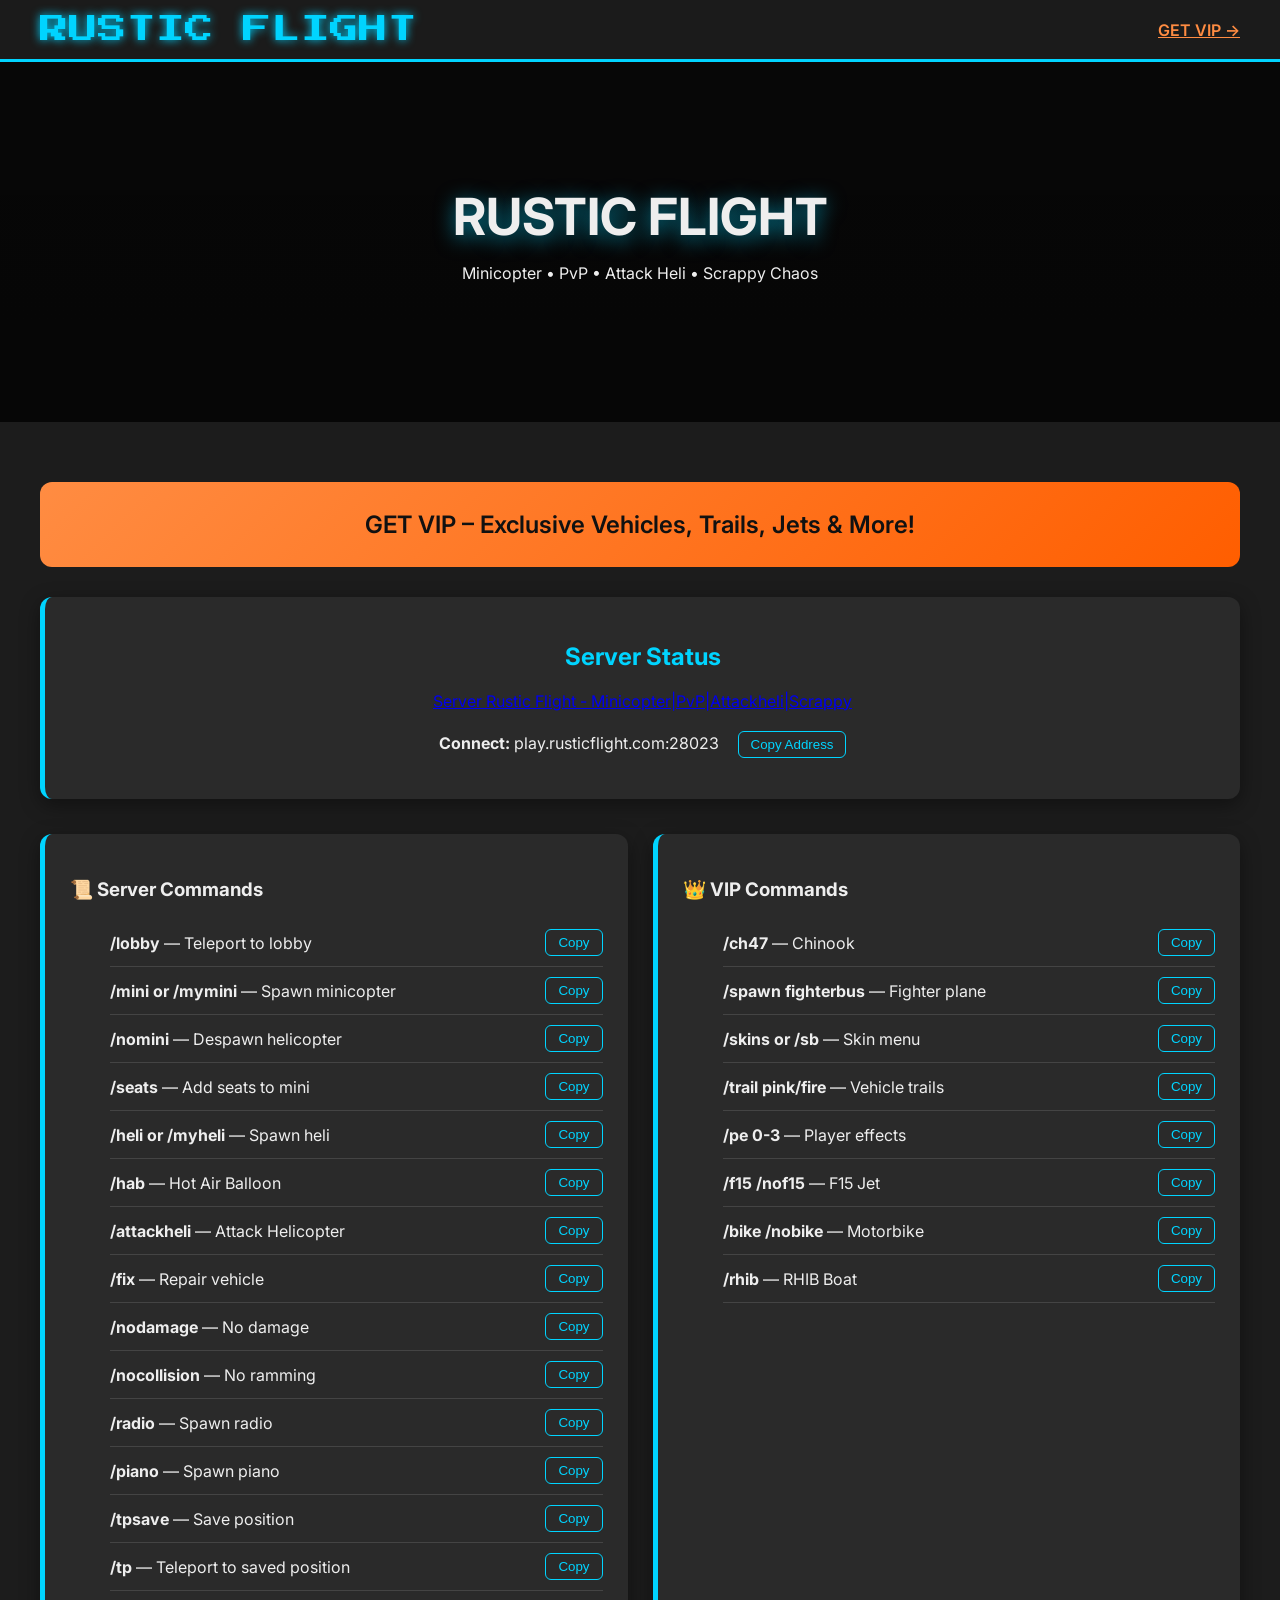
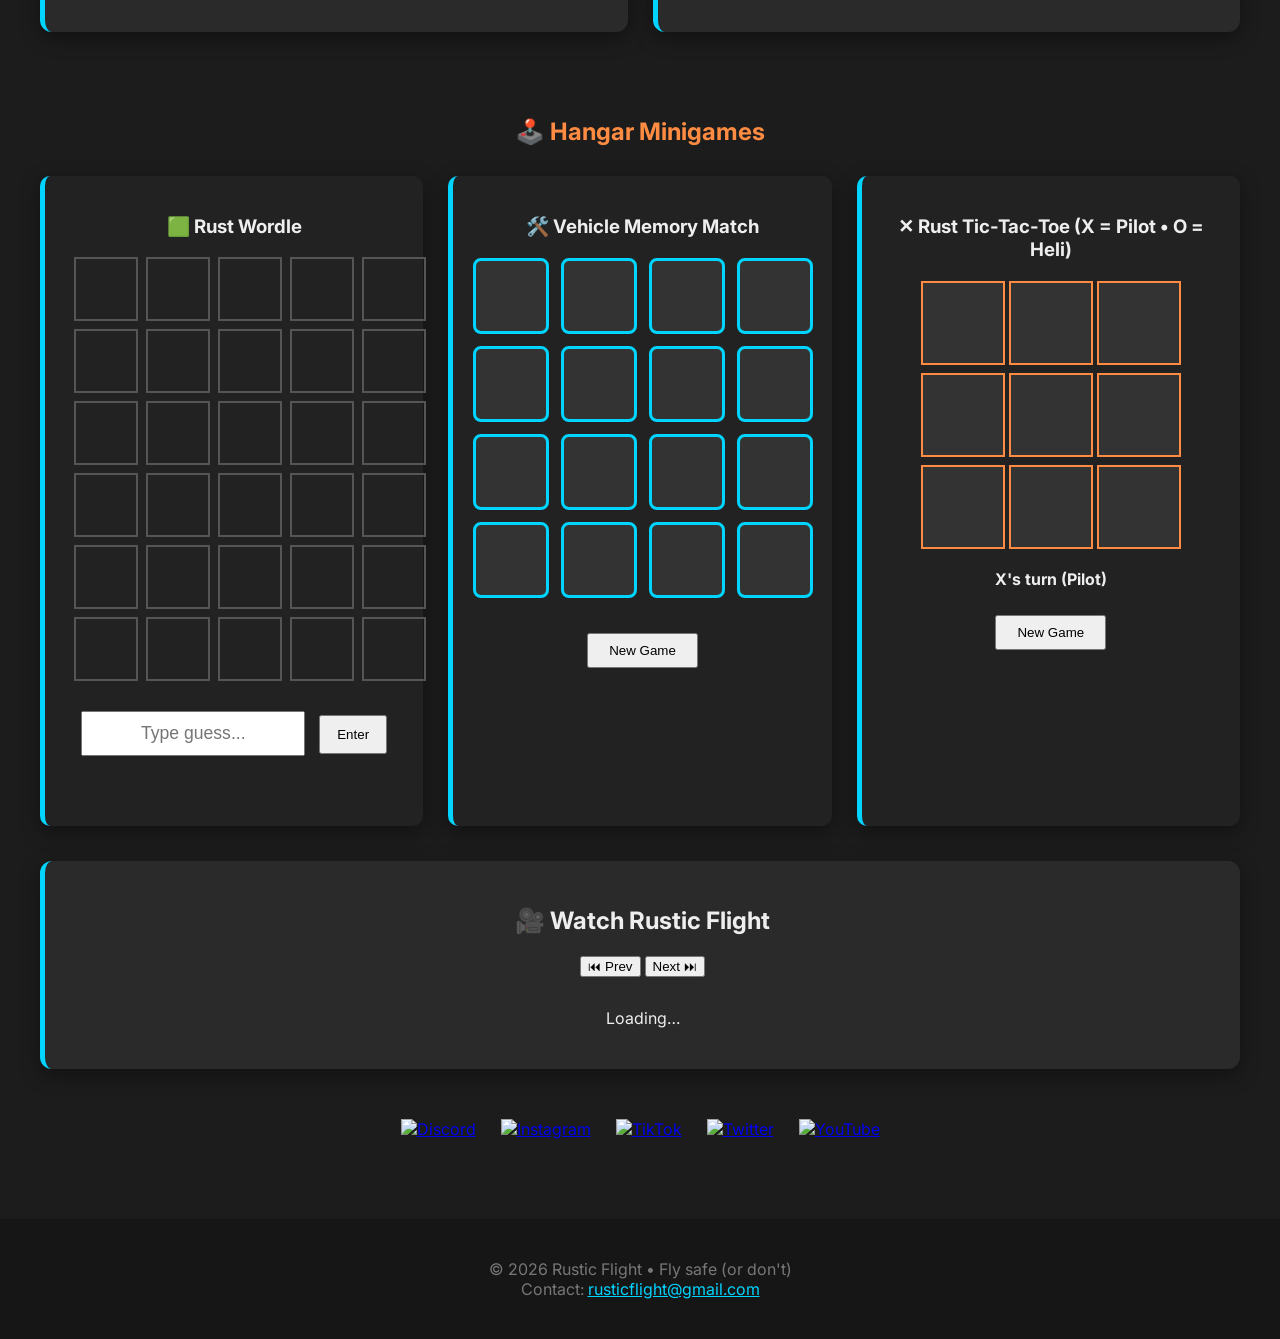
==== index.html @ 194aac54 "Update index.html" ====
<!DOCTYPE html>
<html lang="en">
<head>
  <meta charset="UTF-8" />
  <meta name="viewport" content="width=device-width, initial-scale=1.0" />
  <title>Rustic Flight - Minicopter PvP</title>
  <link href="https://fonts.googleapis.com/css2?family=Inter:wght@400;500;600&family=Press+Start+2P&display=swap" rel="stylesheet">
  <style>
    :root {
      --primary: #00d4ff;
      --rust: #ff8c42;
      --dark: #1c1c1c;
      --card: #2a2a2a;
    }
    body {
      margin: 0;
      font-family: 'Inter', sans-serif;
      background: var(--dark);
      color: #eee;
    }
    header {
      position: sticky;
      top: 0;
      background: rgba(28,28,28,0.95);
      backdrop-filter: blur(8px);
      z-index: 100;
      border-bottom: 3px solid var(--primary);
      padding: 15px 0;
    }
    .header-content {
      max-width: 1200px;
      margin: auto;
      display: flex;
      align-items: center;
      justify-content: space-between;
      padding: 0 20px;
    }
    .logo {
      font-family: 'Press Start 2P', cursive;
      font-size: 1.8rem;
      color: var(--primary);
      text-shadow: 0 0 10px var(--primary);
    }

    .hero {
      height: 360px;
      background: linear-gradient(rgba(0,0,0,0.75), rgba(0,0,0,0.8)), url('https://i.imgur.com/AMXXDyR.png') center/cover no-repeat;
      display: flex;
      align-items: center;
      justify-content: center;
      text-align: center;
    }
    .hero h1 {
      font-size: 3.2rem;
      margin: 0;
      text-shadow: 0 4px 20px rgba(0,212,255,0.6);
    }

    .container {
      max-width: 1200px;
      margin: 0 auto;
      padding: 30px 20px;
    }
    .card {
      background: var(--card);
      border-radius: 12px;
      padding: 25px;
      margin-bottom: 35px;
      border-left: 5px solid var(--primary);
      box-shadow: 0 6px 20px rgba(0,0,0,0.4);
    }

    .vip-banner {
      background: linear-gradient(135deg, #ff8c42, #ff5e00);
      color: #111;
      text-align: center;
      padding: 28px;
      border-radius: 12px;
      font-size: 1.5rem;
      font-weight: 600;
      margin: 30px 0;
    }
    .vip-banner a { color: #111; text-decoration: none; }

    /* Server Status */
    .server-status { text-align: center; }

    /* Commands */
    .commands-section {
      display: grid;
      grid-template-columns: 1fr 1fr;
      gap: 25px;
    }
    @media (max-width: 900px) { .commands-section { grid-template-columns: 1fr; } }

    .command-list li {
      padding: 10px 0;
      border-bottom: 1px solid #444;
      display: flex;
      justify-content: space-between;
      align-items: center;
    }
    .copy-btn {
      background: transparent;
      border: 1px solid var(--primary);
      color: var(--primary);
      padding: 5px 12px;
      border-radius: 6px;
      cursor: pointer;
    }
    .copy-btn:hover { background: var(--primary); color: #111; }

    /* Minigames */
    .games-section {
      display: grid;
      grid-template-columns: repeat(auto-fit, minmax(360px, 1fr));
      gap: 25px;
    }
    .game-container {
      background: #222;
      padding: 20px;
      border-radius: 10px;
      text-align: center;
    }
    .game-board {
      display: grid;
      grid-template-columns: repeat(5, 1fr);
      gap: 8px;
      max-width: 320px;
      margin: 15px auto;
    }
    .tile {
      width: 60px;
      height: 60px;
      border: 2px solid #555;
      font-size: 1.8rem;
      display: flex;
      align-items: center;
      justify-content: center;
      font-weight: bold;
    }
    .memory-grid {
      display: grid;
      grid-template-columns: repeat(4, 1fr);
      gap: 12px;
      max-width: 340px;
      margin: 20px auto;
    }
    .memory-card {
      width: 70px;
      height: 70px;
      background: #333;
      border: 3px solid var(--primary);
      border-radius: 8px;
      display: flex;
      align-items: center;
      justify-content: center;
      font-size: 2rem;
      cursor: pointer;
      transition: transform 0.3s;
    }
    .memory-card.flipped, .memory-card.matched {
      transform: rotateY(180deg);
      background: #444;
    }
    .tic-tac-toe {
      display: grid;
      grid-template-columns: repeat(3, 80px);
      gap: 8px;
      max-width: 260px;
      margin: 20px auto;
    }
    .ttt-cell {
      width: 80px;
      height: 80px;
      background: #333;
      font-size: 2.5rem;
      display: flex;
      align-items: center;
      justify-content: center;
      cursor: pointer;
      border: 2px solid var(--rust);
    }

    .social-icons {
      display: flex;
      justify-content: center;
      gap: 25px;
      margin: 50px 0;
      flex-wrap: wrap;
    }
    .social-icons a img {
      height: 48px;
      transition: 0.3s;
    }
    .social-icons a img:hover {
      transform: scale(1.15);
      filter: drop-shadow(0 0 12px var(--primary));
    }

    footer {
      text-align: center;
      padding: 40px 20px;
      background: #161616;
      color: #777;
    }

    .toast {
      position: fixed;
      bottom: 30px;
      left: 50%;
      transform: translateX(-50%);
      background: var(--primary);
      color: #111;
      padding: 14px 28px;
      border-radius: 50px;
      font-weight: bold;
      box-shadow: 0 10px 30px rgba(0,212,255,0.5);
      opacity: 0;
      transition: all 0.4s;
      z-index: 2000;
    }
  </style>
</head>
<body>

  <header>
    <div class="header-content">
      <div class="logo">RUSTIC FLIGHT</div>
      <a href="https://rustic-flight-training.tebex.io/package/4097649" target="_blank" style="color:var(--rust); font-weight:600;">GET VIP →</a>
    </div>
  </header>

  <div class="hero">
    <div>
      <h1>RUSTIC FLIGHT</h1>
      <p>Minicopter • PvP • Attack Heli • Scrappy Chaos</p>
    </div>
  </div>

  <div class="container">

    <!-- VIP -->
    <div class="vip-banner">
      <a href="https://rustic-flight-training.tebex.io/package/4097649" target="_blank">
        GET VIP – Exclusive Vehicles, Trails, Jets & More!
      </a>
    </div>

    <!-- Server Status (kept your original Tsarvar) -->
    <div class="card server-status">
      <h2 style="color:var(--primary);">Server Status</h2>
      <a href="https://tsarvar.com/servers/rust/45.43.163.77:28023" data-tsarvarServerId="514115">
        Server Rustic Flight - Minicopter|PvP|Attackheli|Scrappy
      </a>
      <script type="text/javascript" charset="utf-8" src="https://widget.tsarvar.com/load.js?v=2"></script>
      <script type="text/javascript">
        (function(k){(window[k]||(window[k]=[])).push({
          element:'*[data-tsarvarServerId="514115"]',
          serverId:514115,
          serverIp:'45.43.163.77',
          serverPort:28023,
          color:'#11111a'
        });})('TsarvarWidgetQueue');
      </script>
      <p style="margin-top:20px;">
        <strong>Connect:</strong> play.rusticflight.com:28023
        <button onclick="copyAddress()" class="copy-btn" style="margin-left:15px;">Copy Address</button>
      </p>
    </div>

    <!-- Commands -->
    <div class="commands-section">
      <div class="card">
        <h3>📜 Server Commands</h3>
        <ul class="command-list" id="normal-commands"></ul>
      </div>
      <div class="card">
        <h3>👑 VIP Commands</h3>
        <ul class="command-list" id="vip-commands"></ul>
      </div>
    </div>

    <!-- Minigames Section -->
    <h2 style="text-align:center; margin:50px 0 30px; color:var(--rust);">🕹️ Hangar Minigames</h2>
    <div class="games-section">

      <!-- Wordle -->
      <div class="card game-container">
        <h3>🟩 Rust Wordle</h3>
        <div id="wordle-board" class="game-board"></div>
        <input type="text" id="wordle-input" maxlength="5" style="margin-top:15px; padding:10px; font-size:1.1rem; width:200px; text-align:center;" placeholder="Type guess...">
        <button onclick="submitWordleGuess()" style="margin-left:10px; padding:10px 16px;">Enter</button>
        <p id="wordle-message" style="margin-top:10px; min-height:24px;"></p>
      </div>

      <!-- Memory Match -->
      <div class="card game-container">
        <h3>🛠️ Vehicle Memory Match</h3>
        <div id="memory-grid" class="memory-grid"></div>
        <button onclick="resetMemoryGame()" style="margin-top:15px; padding:8px 20px;">New Game</button>
      </div>

      <!-- Tic Tac Toe -->
      <div class="card game-container">
        <h3>✕ Rust Tic-Tac-Toe (X = Pilot • O = Heli)</h3>
        <div id="ttt-board" class="tic-tac-toe"></div>
        <p id="ttt-status" style="margin-top:15px; font-weight:bold;">X's turn (Pilot)</p>
        <button onclick="resetTicTacToe()" style="margin-top:10px; padding:8px 20px;">New Game</button>
      </div>

    </div>

    <!-- TikTok -->
    <div class="card">
      <h2 style="text-align:center;">🎥 Watch Rustic Flight</h2>
      <div style="text-align:center; margin:15px 0;">
        <button onclick="prevTikTok(event)">⏮ Prev</button>
        <button onclick="nextTikTok(event)">Next ⏭</button>
      </div>
      <div id="tiktok-container" style="display:flex;justify-content:center;"></div>
    </div>

    <!-- Social Links -->
    <div class="social-icons">
      <a href="https://discord.gg/cmTVfv644p" target="_blank"><img src="https://i.imgur.com/UGtiO9Q.png" alt="Discord"></a>
      <a href="https://www.instagram.com/rustic.flight/" target="_blank"><img src="https://i.imgur.com/xPou0lt.png" alt="Instagram"></a>
      <a href="https://www.tiktok.com/@rustic.flight" target="_blank"><img src="https://i.imgur.com/qgP33oz.png" alt="TikTok"></a>
      <a href="https://x.com/RusticFlight" target="_blank"><img src="https://i.imgur.com/5KTeOdy.png" alt="Twitter"></a>
      <a href="https://www.youtube.com/@Rustic-Flight" target="_blank"><img src="https://i.imgur.com/9qm6UnN.png" alt="YouTube"></a>
    </div>

  </div>

  <footer>
    © 2026 Rustic Flight • Fly safe (or don't)<br>
    Contact: <a href="mailto:rusticflight@gmail.com" style="color:var(--primary);">rusticflight@gmail.com</a>
  </footer>

  <div id="toast" class="toast">Copied!</div>

  <script>
    // Toast
    function showToast(msg) {
      const t = document.getElementById('toast');
      t.textContent = msg;
      t.style.opacity = 1;
      setTimeout(() => t.style.opacity = 0, 2200);
    }

    function copyAddress() {
      navigator.clipboard.writeText("connect play.rusticflight.com:28023");
      showToast("Server address copied!");
    }

    // Commands (same as before)
    const normalCmds = [
      {cmd: "/lobby", desc: "Teleport to lobby"},
      {cmd: "/mini or /mymini", desc: "Spawn minicopter"},
      {cmd: "/nomini", desc: "Despawn helicopter"},
      {cmd: "/seats", desc: "Add seats to mini"},
      {cmd: "/heli or /myheli", desc: "Spawn heli"},
      {cmd: "/hab", desc: "Hot Air Balloon"},
      {cmd: "/attackheli", desc: "Attack Helicopter"},
      {cmd: "/fix", desc: "Repair vehicle"},
      {cmd: "/nodamage", desc: "No damage"},
      {cmd: "/nocollision", desc: "No ramming"},
      {cmd: "/radio", desc: "Spawn radio"},
      {cmd: "/piano", desc: "Spawn piano"},
      {cmd: "/tpsave", desc: "Save position"},
      {cmd: "/tp", desc: "Teleport to saved position"}
    ];

    const vipCmds = [
      {cmd: "/ch47", desc: "Chinook"},
      {cmd: "/spawn fighterbus", desc: "Fighter plane"},
      {cmd: "/skins or /sb", desc: "Skin menu"},
      {cmd: "/trail pink/fire", desc: "Vehicle trails"},
      {cmd: "/pe 0-3", desc: "Player effects"},
      {cmd: "/f15 /nof15", desc: "F15 Jet"},
      {cmd: "/bike /nobike", desc: "Motorbike"},
      {cmd: "/rhib", desc: "RHIB Boat"}
    ];

    function renderCommands() {
      const n = document.getElementById('normal-commands');
      normalCmds.forEach(c => {
        const li = document.createElement('li');
        li.innerHTML = `<span><strong>${c.cmd}</strong> — ${c.desc}</span><button class="copy-btn" onclick="copyText('${c.cmd}')">Copy</button>`;
        n.appendChild(li);
      });
      const v = document.getElementById('vip-commands');
      vipCmds.forEach(c => {
        const li = document.createElement('li');
        li.innerHTML = `<span><strong>${c.cmd}</strong> — ${c.desc}</span><button class="copy-btn" onclick="copyText('${c.cmd}')">Copy</button>`;
        v.appendChild(li);
      });
    }
    function copyText(text) {
      navigator.clipboard.writeText(text);
      showToast("Command copied!");
    }

    // TikTok
    const tiktoks = ["7504757782004944150","7504757112753442070","7497339945888646","7490649013289569558","7492591418259655958"];
    let ttIndex = 0;
    function loadTikTok() {
      const cont = document.getElementById("tiktok-container");
      cont.innerHTML = `<blockquote class="tiktok-embed" cite="https://www.tiktok.com/@rustic.flight/video/${tiktoks[ttIndex]}" data-video-id="${tiktoks[ttIndex]}" style="max-width:325px;"><section>Loading…</section></blockquote>`;
      const s = document.createElement("script"); s.src = "https://www.tiktok.com/embed.js"; cont.appendChild(s);
    }
    function nextTikTok(e){ e.stopPropagation(); ttIndex = (ttIndex+1)%tiktoks.length; loadTikTok(); }
    function prevTikTok(e){ e.stopPropagation(); ttIndex = (ttIndex-1+tiktoks.length)%tiktoks.length; loadTikTok(); }

    // ==================== WORDLE ====================
    const wordleWords = ["HELIC","MINI","ATTACK","CHINOOK","FLIGHT","PILOT","SCRAP","HOVER","CRASH","BOOST","JET","ROTOR"];
    let wordleAnswer = wordleWords[Math.floor(Math.random()*wordleWords.length)];
    let wordleGuesses = [];
    let currentRow = 0;

    function createWordleBoard() {
      const board = document.getElementById('wordle-board');
      board.innerHTML = '';
      for (let i = 0; i < 30; i++) {
        const tile = document.createElement('div');
        tile.className = 'tile';
        tile.id = `tile-${i}`;
        board.appendChild(tile);
      }
    }

    function submitWordleGuess() {
      const input = document.getElementById('wordle-input').value.toUpperCase().trim();
      if (input.length !== 5) {
        document.getElementById('wordle-message').textContent = "Guess must be 5 letters!";
        return;
      }
      if (wordleGuesses.length >= 6) return;

      wordleGuesses.push(input);
      const start = currentRow * 5;
      for (let i = 0; i < 5; i++) {
        const tile = document.getElementById(`tile-${start + i}`);
        tile.textContent = input[i];
        if (input[i] === wordleAnswer[i]) tile.style.background = '#00ff88';
        else if (wordleAnswer.includes(input[i])) tile.style.background = '#ffcc00';
        else tile.style.background = '#555';
      }
      currentRow++;
      document.getElementById('wordle-input').value = '';

      if (input === wordleAnswer) {
        document.getElementById('wordle-message').innerHTML = `<strong style="color:#00ff88">Nice landing! You got it.</strong>`;
      } else if (currentRow >= 6) {
        document.getElementById('wordle-message').innerHTML = `Crashed... The word was <strong>${wordleAnswer}</strong>`;
      }
    }

    // ==================== MEMORY MATCH ====================
    const vehicles = ['🚁','🛩️','✈️','🛫','🚀','🪂','🛶','🛥️'];
    let memoryCards = [...vehicles, ...vehicles];
    let flipped = [], matched = [];

    function shuffle(array) {
      return array.sort(() => Math.random() - 0.5);
    }

    function createMemoryGame() {
      memoryCards = shuffle([...vehicles, ...vehicles]);
      flipped = []; matched = [];
      const grid = document.getElementById('memory-grid');
      grid.innerHTML = '';
      memoryCards.forEach((emoji, i) => {
        const card = document.createElement('div');
        card.className = 'memory-card';
        card.dataset.index = i;
        card.dataset.emoji = emoji;
        card.onclick = () => flipCard(card);
        grid.appendChild(card);
      });
    }

    function flipCard(card) {
      if (flipped.length === 2 || card.classList.contains('flipped') || matched.includes(card)) return;
      card.textContent = card.dataset.emoji;
      card.classList.add('flipped');
      flipped.push(card);

      if (flipped.length === 2) {
        if (flipped[0].dataset.emoji === flipped[1].dataset.emoji) {
          matched.push(...flipped);
          flipped = [];
          if (matched.length === memoryCards.length) {
            setTimeout(() => alert("🎉 You cleared the hangar! Great memory, pilot!"), 300);
          }
        } else {
          setTimeout(() => {
            flipped.forEach(c => {
              c.textContent = '';
              c.classList.remove('flipped');
            });
            flipped = [];
          }, 800);
        }
      }
    }

    function resetMemoryGame() {
      createMemoryGame();
    }

    // ==================== TIC TAC TOE ====================
    let tttBoard = Array(9).fill(null);
    let tttCurrent = 'X';

    function createTicTacToe() {
      const board = document.getElementById('ttt-board');
      board.innerHTML = '';
      tttBoard = Array(9).fill(null);
      tttCurrent = 'X';
      document.getElementById('ttt-status').textContent = "X's turn (Pilot)";

      for (let i = 0; i < 9; i++) {
        const cell = document.createElement('div');
        cell.className = 'ttt-cell';
        cell.dataset.index = i;
        cell.onclick = () => makeTttMove(i, cell);
        board.appendChild(cell);
      }
    }

    function makeTttMove(index, cell) {
      if (tttBoard[index] || checkWinner()) return;
      tttBoard[index] = tttCurrent;
      cell.textContent = tttCurrent;

      if (checkWinner()) {
        document.getElementById('ttt-status').innerHTML = `<strong>${tttCurrent} wins!</strong>`;
        return;
      }
      if (tttBoard.every(c => c)) {
        document.getElementById('ttt-status').textContent = "It's a draw!";
        return;
      }

      tttCurrent = tttCurrent === 'X' ? 'O' : 'X';
      document.getElementById('ttt-status').textContent = `${tttCurrent}'s turn (${tttCurrent === 'X' ? 'Pilot' : 'Heli'})`;
    }

    function checkWinner() {
      const wins = [[0,1,2],[3,4,5],[6,7,8],[0,3,6],[1,4,7],[2,5,8],[0,4,8],[2,4,6]];
      return wins.some(combo => {
        const [a,b,c] = combo;
        return tttBoard[a] && tttBoard[a] === tttBoard[b] && tttBoard[a] === tttBoard[c];
      });
    }

    function resetTicTacToe() {
      createTicTacToe();
    }

    // Init everything
    renderCommands();
    createWordleBoard();
    createMemoryGame();
    createTicTacToe();
    loadTikTok();

    console.log("%cRustic Flight website loaded with 3 real minigames! 🚁", "color:#00d4ff; font-size:14px;");
  </script>
</body>
</html>
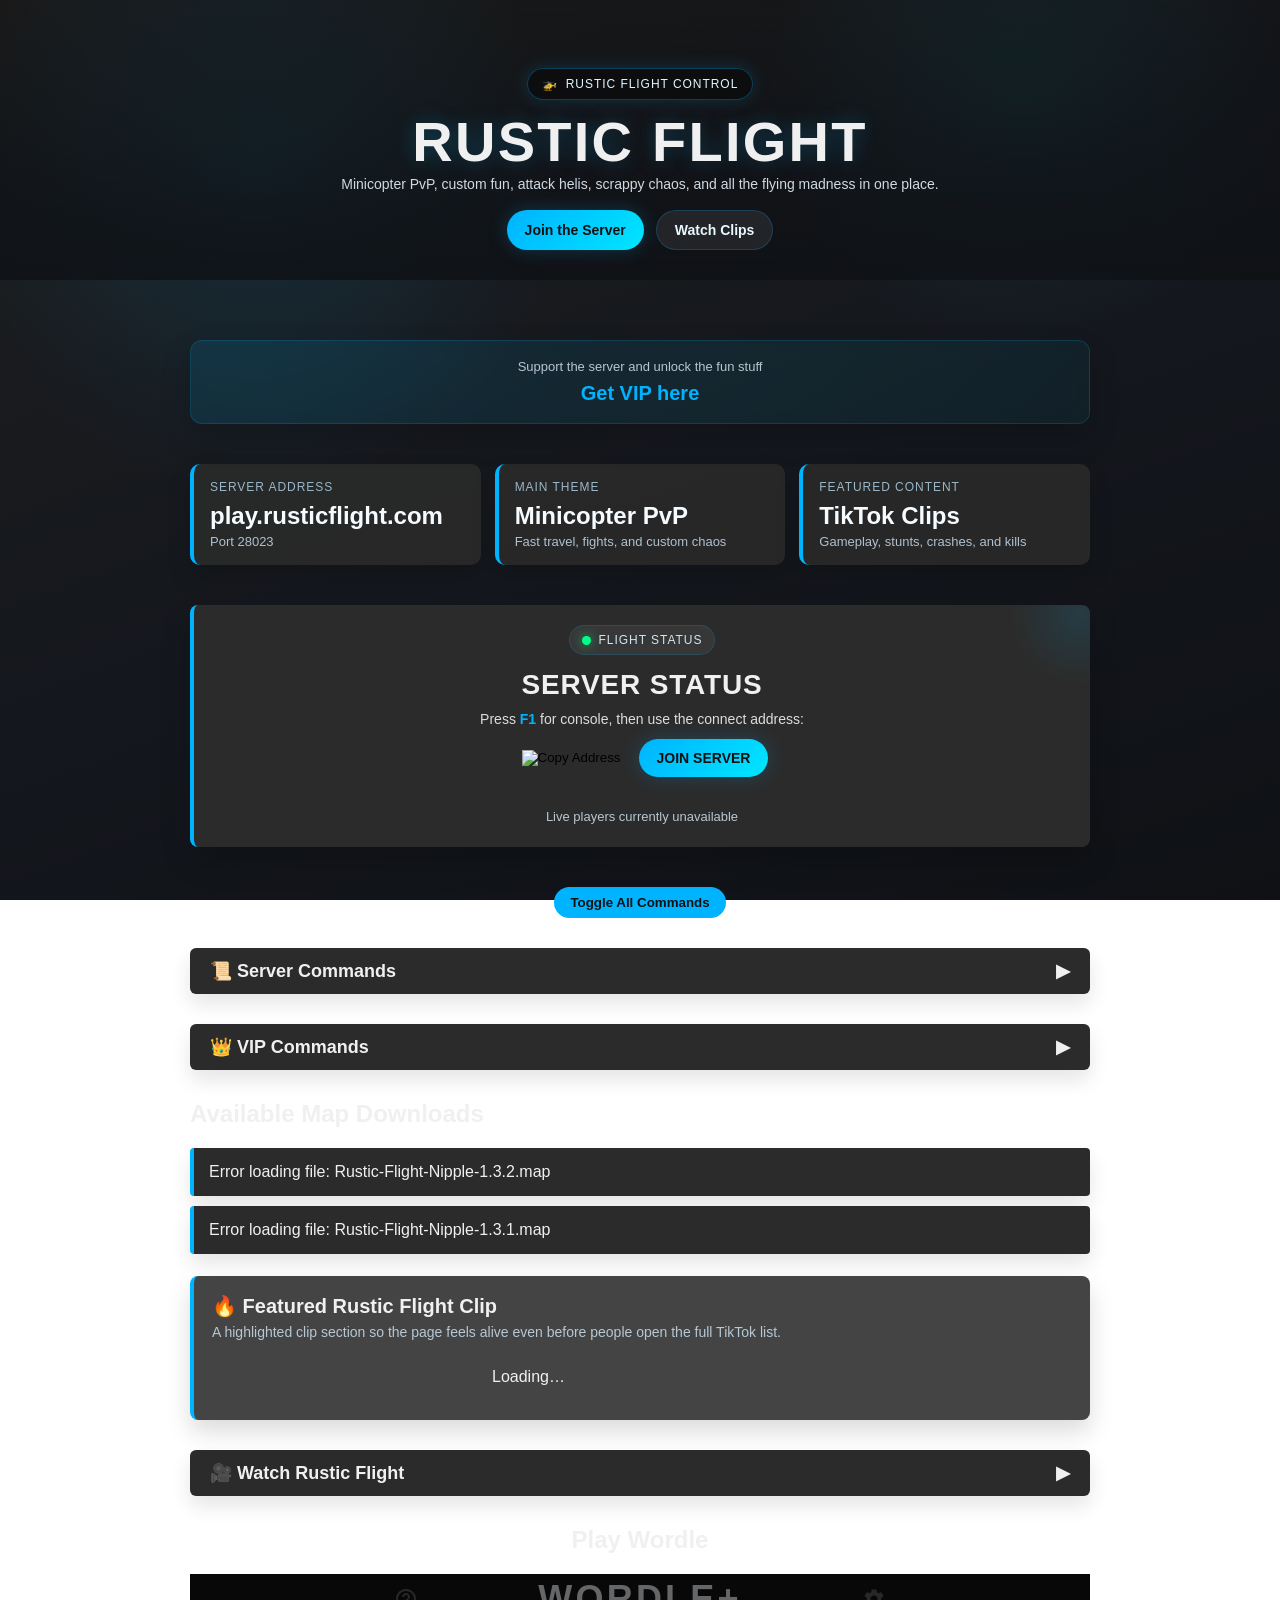
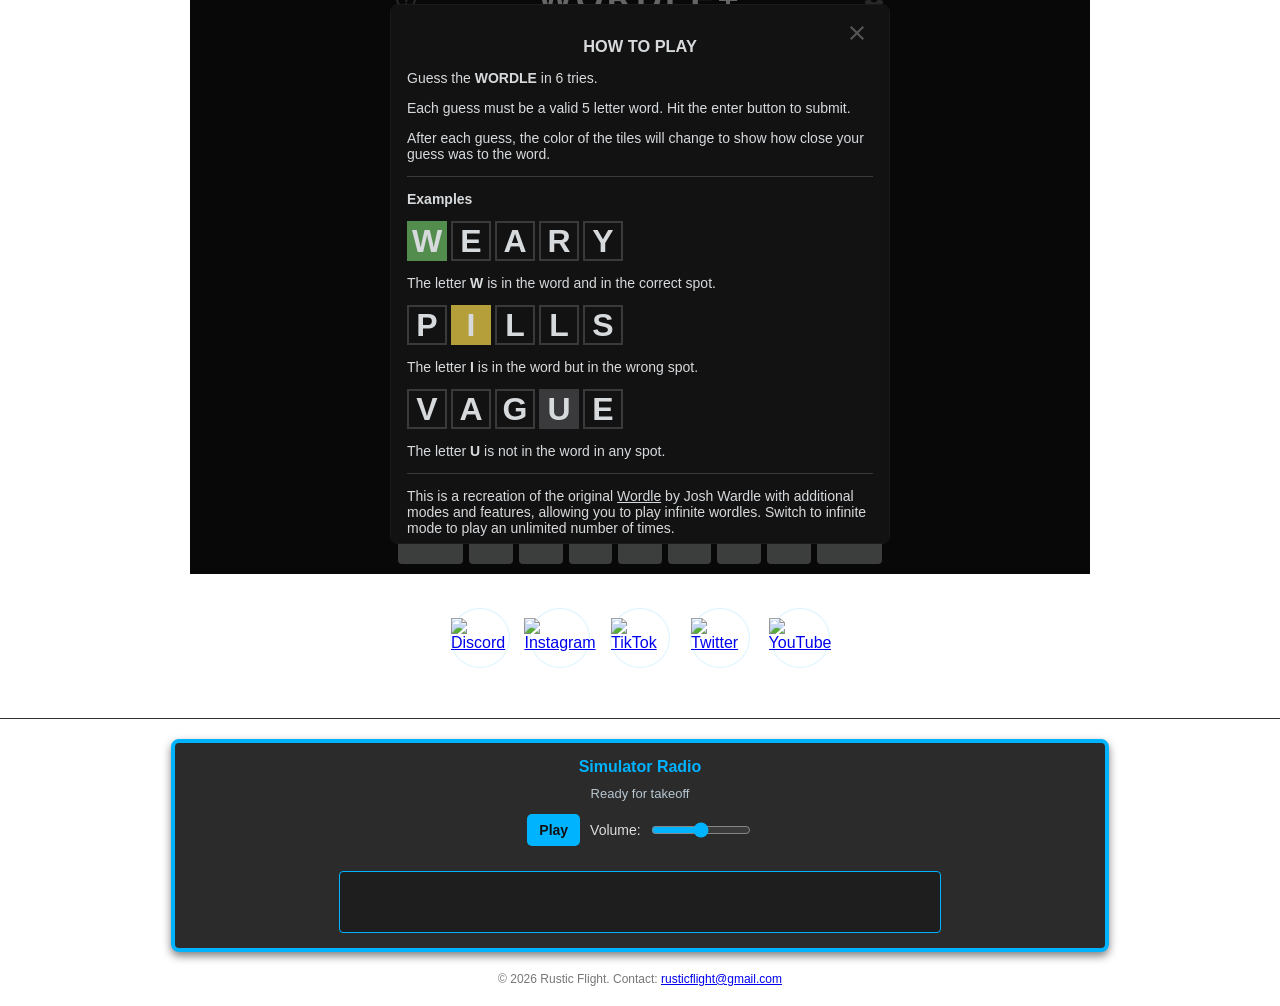
==== commit afee53e2: "Update fmt.Println to print 'Goodbye World'" ====
--- a/index.html
+++ b/index.html
@@ -3,256 +3,728 @@
 <head>
   <meta charset="UTF-8" />
   <meta name="viewport" content="width=device-width, initial-scale=1.0" />
-  <title>Rustic Flight - Minicopter PvP</title>
-  <link href="https://fonts.googleapis.com/css2?family=Inter:wght@400;500;600&family=Press+Start+2P&display=swap" rel="stylesheet">
+  <title>Rustic Flight</title>
   <style>
-    :root {
-      --primary: #00d4ff;
-      --rust: #ff8c42;
-      --dark: #1c1c1c;
-      --card: #2a2a2a;
-    }
+    html {
+      scroll-behavior: smooth;
+    }
+
     body {
       margin: 0;
-      font-family: 'Inter', sans-serif;
-      background: var(--dark);
-      color: #eee;
-    }
+      font-family: 'Segoe UI', sans-serif;
+      background:
+        radial-gradient(circle at 20% 20%, rgba(0, 179, 255, 0.12), transparent 25%),
+        radial-gradient(circle at 80% 10%, rgba(0, 230, 255, 0.08), transparent 20%),
+        linear-gradient(160deg, #1e1e1e 0%, #14171d 55%, #0f1115 100%);
+      background-attachment: fixed;
+      color: #f0f0f0;
+      overflow-x: hidden;
+    }
+
+    body::before {
+      content: "";
+      position: fixed;
+      inset: 0;
+      pointer-events: none;
+      background-image:
+        radial-gradient(circle, rgba(255,255,255,0.04) 1px, transparent 1px),
+        radial-gradient(circle, rgba(0,179,255,0.05) 1px, transparent 1px);
+      background-size: 120px 120px, 180px 180px;
+      background-position: 0 0, 40px 60px;
+      opacity: 0.2;
+      animation: drift 28s linear infinite;
+    }
+
+    @keyframes drift {
+      from { transform: translateY(0); }
+      to { transform: translateY(120px); }
+    }
+
     header {
-      position: sticky;
-      top: 0;
-      background: rgba(28,28,28,0.95);
-      backdrop-filter: blur(8px);
-      z-index: 100;
-      border-bottom: 3px solid var(--primary);
-      padding: 15px 0;
-    }
-    .header-content {
-      max-width: 1200px;
+      position: relative;
+      height: 280px;
+      background: url('https://i.imgur.com/AMXXDyR.png') no-repeat center center/cover;
+      overflow: hidden;
+    }
+
+    header::after {
+      content: "";
+      position: absolute;
+      inset: 0;
+      background: linear-gradient(to bottom, rgba(0,0,0,0.15), rgba(15,17,21,0.85));
+    }
+
+    .hero-overlay {
+      position: absolute;
+      inset: 0;
+      z-index: 1;
+      display: flex;
+      flex-direction: column;
+      align-items: center;
+      justify-content: flex-end;
+      text-align: center;
+      padding: 25px 20px 30px;
+    }
+
+    .hero-badge {
+      display: inline-flex;
+      align-items: center;
+      gap: 8px;
+      background: rgba(0, 0, 0, 0.35);
+      border: 1px solid rgba(0, 179, 255, 0.3);
+      color: #dff7ff;
+      padding: 8px 14px;
+      border-radius: 999px;
+      font-size: 12px;
+      letter-spacing: 0.08em;
+      text-transform: uppercase;
+      backdrop-filter: blur(6px);
+      box-shadow: 0 0 18px rgba(0, 179, 255, 0.18);
+      animation: floatBadge 4s ease-in-out infinite;
+    }
+
+    @keyframes floatBadge {
+      0%, 100% { transform: translateY(0); }
+      50% { transform: translateY(-4px); }
+    }
+
+    .hero-title {
+      margin: 14px 0 6px;
+      font-size: clamp(32px, 7vw, 56px);
+      line-height: 1;
+      text-transform: uppercase;
+      letter-spacing: 0.04em;
+      text-shadow: 0 0 20px rgba(0, 179, 255, 0.26);
+    }
+
+    .hero-subtitle {
+      margin: 0;
+      color: #d0dae3;
+      font-size: 14px;
+      max-width: 700px;
+    }
+
+    .hero-actions {
+      display: flex;
+      flex-wrap: wrap;
+      justify-content: center;
+      gap: 12px;
+      margin-top: 18px;
+    }
+
+    .hero-button,
+    .join-btn,
+    .secondary-btn {
+      display: inline-flex;
+      align-items: center;
+      justify-content: center;
+      gap: 8px;
+      text-decoration: none;
+      border: none;
+      cursor: pointer;
+      border-radius: 999px;
+      padding: 11px 18px;
+      font-weight: bold;
+      font-size: 14px;
+      transition: transform 0.25s ease, box-shadow 0.25s ease, background 0.25s ease;
+    }
+
+    .hero-button,
+    .join-btn {
+      background: linear-gradient(135deg, #00b3ff, #00e6ff);
+      color: #111;
+      box-shadow: 0 0 20px rgba(0, 179, 255, 0.22);
+    }
+
+    .hero-button:hover,
+    .join-btn:hover {
+      transform: translateY(-2px) scale(1.03);
+      box-shadow: 0 0 26px rgba(0, 179, 255, 0.32);
+    }
+
+    .secondary-btn {
+      background: rgba(255,255,255,0.08);
+      color: #e8f8ff;
+      border: 1px solid rgba(0, 179, 255, 0.22);
+      backdrop-filter: blur(6px);
+    }
+
+    .secondary-btn:hover {
+      transform: translateY(-2px);
+      background: rgba(255,255,255,0.12);
+      box-shadow: 0 0 18px rgba(0, 179, 255, 0.14);
+    }
+
+    .container {
+      max-width: 900px;
       margin: auto;
-      display: flex;
+      padding: 20px;
+      position: relative;
+      z-index: 1;
+    }
+
+    .vip-banner {
+      text-align: center;
+      margin: 40px auto;
+      padding: 18px 20px;
+      background: linear-gradient(135deg, rgba(0,179,255,0.12), rgba(0,230,255,0.05));
+      border: 1px solid rgba(0, 179, 255, 0.18);
+      border-radius: 12px;
+      box-shadow: 0 14px 30px rgba(0, 0, 0, 0.18);
+      backdrop-filter: blur(6px);
+    }
+
+    .vip-banner small {
+      display: block;
+      color: #b8c6d1;
+      margin-bottom: 8px;
+      font-size: 13px;
+    }
+
+    .vip-banner a {
+      font-size: 20px;
+      font-weight: bold;
+      color: #00b3ff;
+      text-decoration: none;
+      transition: color 0.3s ease;
+    }
+
+    .vip-banner a:hover {
+      color: #00e6ff;
+      text-shadow: 0 0 8px #00b3ff;
+    }
+
+    .quick-highlights {
+      display: grid;
+      grid-template-columns: repeat(auto-fit, minmax(180px, 1fr));
+      gap: 14px;
+      margin: 20px 0 30px;
+    }
+
+    .highlight-card {
+      background: rgba(43, 43, 43, 0.88);
+      border-left: 4px solid #00b3ff;
+      border-radius: 10px;
+      padding: 16px;
+      transition: transform 0.25s ease, box-shadow 0.25s ease;
+      box-shadow: 0 12px 24px rgba(0, 0, 0, 0.14);
+    }
+
+    .highlight-card:hover {
+      transform: translateY(-4px);
+      box-shadow: 0 16px 32px rgba(0, 0, 0, 0.22), 0 0 14px rgba(0, 179, 255, 0.10);
+    }
+
+    .highlight-label {
+      font-size: 12px;
+      color: #9bb7c8;
+      text-transform: uppercase;
+      letter-spacing: 0.08em;
+      margin-bottom: 8px;
+    }
+
+    .highlight-value {
+      font-size: 24px;
+      font-weight: 800;
+      color: #f5fbff;
+      margin-bottom: 4px;
+    }
+
+    .highlight-sub {
+      font-size: 13px;
+      color: #afc1cf;
+    }
+
+    .server-status {
+      background: #2b2b2b;
+      padding: 20px;
+      text-align: center;
+      border-radius: 8px;
+      margin: 40px 0;
+      transition: filter 0.3s ease, transform 0.25s ease, box-shadow 0.25s ease;
+      border-left: 4px solid #00b3ff;
+      position: relative;
+      overflow: hidden;
+      box-shadow: 0 14px 30px rgba(0, 0, 0, 0.18);
+    }
+
+    .server-status::before {
+      content: "";
+      position: absolute;
+      top: -60px;
+      right: -60px;
+      width: 140px;
+      height: 140px;
+      background: radial-gradient(circle, rgba(0, 179, 255, 0.12), transparent 70%);
+      pointer-events: none;
+    }
+
+    .server-status:hover {
+      filter: drop-shadow(0 0 6px #00b3ff);
+      transform: translateY(-4px);
+      box-shadow: 0 18px 36px rgba(0, 0, 0, 0.24);
+    }
+
+    .server-status h3 {
+      margin-top: 0;
+      margin-bottom: 10px;
+      font-size: 28px;
+      letter-spacing: 0.03em;
+      text-transform: uppercase;
+    }
+
+    .status-kicker {
+      display: inline-flex;
       align-items: center;
-      justify-content: space-between;
-      padding: 0 20px;
-    }
-    .logo {
-      font-family: 'Press Start 2P', cursive;
-      font-size: 1.8rem;
-      color: var(--primary);
-      text-shadow: 0 0 10px var(--primary);
-    }
-
-    .hero {
-      height: 360px;
-      background: linear-gradient(rgba(0,0,0,0.75), rgba(0,0,0,0.8)), url('https://i.imgur.com/AMXXDyR.png') center/cover no-repeat;
+      gap: 8px;
+      background: rgba(255,255,255,0.06);
+      border: 1px solid rgba(0, 179, 255, 0.18);
+      color: #cfe7f1;
+      padding: 7px 12px;
+      border-radius: 999px;
+      font-size: 12px;
+      text-transform: uppercase;
+      letter-spacing: 0.08em;
+      margin-bottom: 14px;
+    }
+
+    .pulse-dot {
+      width: 9px;
+      height: 9px;
+      background: #00ff88;
+      border-radius: 50%;
+      box-shadow: 0 0 12px rgba(0,255,136,0.65);
+      animation: pulseDot 1.8s infinite;
+    }
+
+    @keyframes pulseDot {
+      0% { transform: scale(0.95); opacity: 0.8; }
+      70% { transform: scale(1.35); opacity: 0.25; }
+      100% { transform: scale(0.95); opacity: 0.8; }
+    }
+
+    .server-status a[data-tsarvarServerId] {
+      display: none;
+    }
+
+    .server-status .tsarvar-widget {
+      color: #ddd;
+      font-size: 16px;
+      margin-bottom: 10px;
+      min-height: 22px;
+    }
+
+    .server-status .tsarvar-widget .status-online {
+      color: #00ff00;
+      font-weight: bold;
+    }
+
+    .server-status .tsarvar-widget .status-offline {
+      color: #ff0000;
+      font-weight: bold;
+    }
+
+    .server-status .connect-instructions {
       display: flex;
       align-items: center;
       justify-content: center;
-      text-align: center;
-    }
-    .hero h1 {
-      font-size: 3.2rem;
+      gap: 10px;
+      font-size: 14px;
+      color: #ddd;
+      flex-wrap: wrap;
+      margin-bottom: 12px;
+    }
+
+    .server-status .connect-instructions span {
+      white-space: nowrap;
+    }
+
+    .server-status .connect-instructions strong {
+      color: #00b3ff;
+    }
+
+    .copy-button {
+      background: none;
+      border: none;
+      cursor: pointer;
+      transition: transform 0.3s ease;
+    }
+
+    .copy-button img {
+      width: 20px;
+      height: 20px;
+    }
+
+    .copy-button:hover {
+      transform: scale(1.2);
+      filter: drop-shadow(0 0 6px #00b3ff);
+    }
+
+    .server-actions {
+      display: flex;
+      justify-content: center;
+      gap: 12px;
+      flex-wrap: wrap;
+      margin-bottom: 10px;
+    }
+
+    .copy-feedback,
+    .live-players {
+      font-size: 13px;
+      min-height: 18px;
+      color: #8fdfff;
+    }
+
+    .live-players {
+      color: #b7c7d2;
+      margin-top: 4px;
+    }
+
+    .featured-video-card {
+      background: rgba(43, 43, 43, 0.88);
+      border-left: 4px solid #00b3ff;
+      border-radius: 8px;
+      padding: 18px;
+      margin: 22px 0 10px;
+      box-shadow: 0 12px 24px rgba(0, 0, 0, 0.14);
+    }
+
+    .featured-video-card h3 {
+      margin: 0 0 6px;
+      font-size: 20px;
+    }
+
+    .featured-video-card p {
+      margin: 0 0 12px;
+      color: #b6c8d4;
+      font-size: 14px;
+    }
+
+    .dropdown {
+      margin: 30px auto;
+      max-width: 900px;
+    }
+
+    .dropdown h3 {
+      background-color: #2b2b2b;
+      padding: 12px 20px;
       margin: 0;
-      text-shadow: 0 4px 20px rgba(0,212,255,0.6);
-    }
-
-    .container {
-      max-width: 1200px;
-      margin: 0 auto;
-      padding: 30px 20px;
-    }
-    .card {
-      background: var(--card);
-      border-radius: 12px;
-      padding: 25px;
-      margin-bottom: 35px;
-      border-left: 5px solid var(--primary);
-      box-shadow: 0 6px 20px rgba(0,0,0,0.4);
-    }
-
-    .vip-banner {
-      background: linear-gradient(135deg, #ff8c42, #ff5e00);
-      color: #111;
-      text-align: center;
-      padding: 28px;
-      border-radius: 12px;
-      font-size: 1.5rem;
-      font-weight: 600;
-      margin: 30px 0;
-    }
-    .vip-banner a { color: #111; text-decoration: none; }
-
-    /* Server Status */
-    .server-status { text-align: center; }
-
-    /* Commands */
-    .commands-section {
-      display: grid;
-      grid-template-columns: 1fr 1fr;
-      gap: 25px;
-    }
-    @media (max-width: 900px) { .commands-section { grid-template-columns: 1fr; } }
-
-    .command-list li {
-      padding: 10px 0;
-      border-bottom: 1px solid #444;
+      cursor: pointer;
+      font-size: 18px;
+      border-radius: 6px;
       display: flex;
       justify-content: space-between;
       align-items: center;
-    }
-    .copy-btn {
-      background: transparent;
-      border: 1px solid var(--primary);
-      color: var(--primary);
-      padding: 5px 12px;
-      border-radius: 6px;
+      transition: background-color 0.3s ease, box-shadow 0.25s ease, transform 0.25s ease;
+      box-shadow: 0 10px 20px rgba(0, 0, 0, 0.10);
+    }
+
+    .dropdown h3:hover {
+      background-color: #333;
+      box-shadow: 0 14px 26px rgba(0, 0, 0, 0.18);
+      transform: translateY(-2px);
+    }
+
+    .dropdown .arrow {
+      transition: transform 0.3s ease;
+    }
+
+    .dropdown.open .arrow {
+      transform: rotate(90deg);
+    }
+
+    .dropdown-content {
+      max-height: 0;
+      overflow: hidden;
+      transition: max-height 0.4s ease, padding 0.4s ease;
+      background-color: #1e1e1e;
+      padding: 0 20px;
+      border-left: 4px solid #00b3ff;
+      border-radius: 0 0 6px 6px;
+    }
+
+    .dropdown.open .dropdown-content {
+      max-height: 800px;
+      padding-top: 10px;
+      padding-bottom: 10px;
+    }
+
+    .dropdown-content pre {
+      white-space: pre-wrap;
+      color: #ddd;
+      font-size: 14px;
+      line-height: 1.5;
+    }
+
+    .toggle-all {
+      text-align: center;
+      margin-bottom: 20px;
+    }
+
+    .toggle-all button {
+      background-color: #00b3ff;
+      border: none;
+      color: #111;
+      padding: 8px 16px;
+      border-radius: 999px;
+      font-weight: bold;
       cursor: pointer;
-    }
-    .copy-btn:hover { background: var(--primary); color: #111; }
-
-    /* Minigames */
-    .games-section {
-      display: grid;
-      grid-template-columns: repeat(auto-fit, minmax(360px, 1fr));
-      gap: 25px;
-    }
-    .game-container {
-      background: #222;
-      padding: 20px;
-      border-radius: 10px;
-      text-align: center;
-    }
-    .game-board {
-      display: grid;
-      grid-template-columns: repeat(5, 1fr);
-      gap: 8px;
-      max-width: 320px;
-      margin: 15px auto;
-    }
-    .tile {
-      width: 60px;
-      height: 60px;
-      border: 2px solid #555;
-      font-size: 1.8rem;
-      display: flex;
-      align-items: center;
-      justify-content: center;
+      transition: transform 0.25s ease, box-shadow 0.25s ease;
+    }
+
+    .toggle-all button:hover {
+      transform: translateY(-2px);
+      box-shadow: 0 0 18px rgba(0, 179, 255, 0.20);
+    }
+
+    ul {
+      list-style: none;
+      padding: 0;
+    }
+
+    li {
+      background: #2b2b2b;
+      margin: 10px 0;
+      padding: 15px;
+      border-left: 4px solid #00b3ff;
+      border-radius: 4px;
+      transition: filter 0.3s ease, transform 0.25s ease, box-shadow 0.25s ease;
+      box-shadow: 0 10px 20px rgba(0, 0, 0, 0.10);
+    }
+
+    li:hover {
+      filter: drop-shadow(0 0 6px #00b3ff);
+      transform: translateY(-3px);
+      box-shadow: 0 14px 24px rgba(0, 0, 0, 0.18);
+    }
+
+    .file-link {
+      color: #00b3ff;
       font-weight: bold;
-    }
-    .memory-grid {
-      display: grid;
-      grid-template-columns: repeat(4, 1fr);
-      gap: 12px;
-      max-width: 340px;
-      margin: 20px auto;
-    }
-    .memory-card {
-      width: 70px;
-      height: 70px;
-      background: #333;
-      border: 3px solid var(--primary);
-      border-radius: 8px;
-      display: flex;
-      align-items: center;
-      justify-content: center;
-      font-size: 2rem;
-      cursor: pointer;
-      transition: transform 0.3s;
-    }
-    .memory-card.flipped, .memory-card.matched {
-      transform: rotateY(180deg);
-      background: #444;
-    }
-    .tic-tac-toe {
-      display: grid;
-      grid-template-columns: repeat(3, 80px);
-      gap: 8px;
-      max-width: 260px;
-      margin: 20px auto;
-    }
-    .ttt-cell {
-      width: 80px;
-      height: 80px;
-      background: #333;
-      font-size: 2.5rem;
-      display: flex;
-      align-items: center;
-      justify-content: center;
-      cursor: pointer;
-      border: 2px solid var(--rust);
+      text-decoration: none;
+    }
+
+    .file-meta {
+      font-size: 12px;
+      color: #aaa;
+    }
+
+    .latest-badge {
+      background: #00b3ff;
+      color: #111;
+      font-size: 12px;
+      margin-left: 8px;
+      padding: 2px 6px;
+      border-radius: 3px;
+      font-weight: bold;
     }
 
     .social-icons {
       display: flex;
       justify-content: center;
-      gap: 25px;
-      margin: 50px 0;
       flex-wrap: wrap;
-    }
+      gap: 20px;
+      margin: 30px 0;
+    }
+
+    .social-icons a {
+      display: inline-flex;
+      align-items: center;
+      justify-content: center;
+      width: 58px;
+      height: 58px;
+      border-radius: 50%;
+      background: rgba(255,255,255,0.04);
+      border: 1px solid rgba(0, 179, 255, 0.14);
+      transition: transform 0.3s ease, box-shadow 0.3s ease;
+    }
+
+    .social-icons a:hover {
+      transform: translateY(-4px) scale(1.04);
+      box-shadow: 0 0 18px rgba(0, 179, 255, 0.16);
+    }
+
     .social-icons a img {
-      height: 48px;
-      transition: 0.3s;
-    }
+      height: 40px;
+      transition: transform 0.3s ease, filter 0.3s ease;
+    }
+
     .social-icons a img:hover {
-      transform: scale(1.15);
-      filter: drop-shadow(0 0 12px var(--primary));
+      transform: scale(1.1);
+      filter: drop-shadow(0 0 6px #00b3ff);
     }
 
     footer {
       text-align: center;
-      padding: 40px 20px;
-      background: #161616;
+      font-size: 12px;
+      padding: 20px;
       color: #777;
-    }
-
-    .toast {
-      position: fixed;
-      bottom: 30px;
-      left: 50%;
-      transform: translateX(-50%);
-      background: var(--primary);
+      border-top: 1px solid #333;
+    }
+
+    .radio-player {
+      background: #2b2b2b;
+      color: #f0f0f0;
+      padding: 15px;
+      border: 4px solid #00b3ff;
+      box-shadow: 0 4px 8px rgba(0, 0, 0, 0.5);
+      display: flex;
+      flex-direction: column;
+      align-items: center;
+      gap: 10px;
+      max-width: 900px;
+      margin: 0 auto 20px auto;
+      border-radius: 8px;
+      transition: box-shadow 0.25s ease, transform 0.25s ease;
+    }
+
+    .radio-player.playing {
+      box-shadow: 0 0 24px rgba(0, 179, 255, 0.20), 0 4px 8px rgba(0, 0, 0, 0.5);
+      transform: translateY(-2px);
+    }
+
+    .radio-player h3 {
+      margin: 0;
+      font-size: 16px;
+      color: #00b3ff;
+    }
+
+    .radio-status {
+      color: #b7c7d2;
+      font-size: 13px;
+      min-height: 18px;
+    }
+
+    .radio-player audio {
+      width: 200px;
+      margin: 0 10px;
+    }
+
+    .radio-controls {
+      display: flex;
+      align-items: center;
+      gap: 10px;
+      flex-wrap: wrap;
+      justify-content: center;
+    }
+
+    .radio-controls button {
+      background: #00b3ff;
+      border: none;
       color: #111;
-      padding: 14px 28px;
-      border-radius: 50px;
+      padding: 8px 12px;
+      border-radius: 5px;
+      cursor: pointer;
+      font-size: 14px;
       font-weight: bold;
-      box-shadow: 0 10px 30px rgba(0,212,255,0.5);
-      opacity: 0;
-      transition: all 0.4s;
-      z-index: 2000;
+      transition: transform 0.25s ease, box-shadow 0.25s ease;
+    }
+
+    .radio-controls button:hover {
+      transform: translateY(-2px);
+      box-shadow: 0 0 16px rgba(0, 179, 255, 0.20);
+    }
+
+    .volume-control {
+      display: flex;
+      align-items: center;
+    }
+
+    .volume-control span {
+      font-size: 14px;
+      color: #ddd;
+    }
+
+    .volume-control input {
+      width: 100px;
+      margin-left: 10px;
+      accent-color: #00b3ff;
+    }
+
+    .visualizer {
+      width: 80%;
+      max-width: 600px;
+      height: 60px;
+      display: block;
+      margin-top: 15px;
+      border-radius: 4px;
+      background: #1e1e1e;
+      border: 1px solid #00b3ff;
+    }
+
+    @media (max-width: 700px) {
+      header {
+        height: 300px;
+      }
+
+      .hero-actions,
+      .server-actions,
+      .server-status .connect-instructions,
+      .radio-controls {
+        flex-direction: column;
+      }
+
+      .hero-button,
+      .secondary-btn,
+      .join-btn {
+        width: 100%;
+        max-width: 280px;
+      }
+
+      .copy-button {
+        margin-top: 4px;
+      }
     }
   </style>
 </head>
 <body>
-
   <header>
-    <div class="header-content">
-      <div class="logo">RUSTIC FLIGHT</div>
-      <a href="https://rustic-flight-training.tebex.io/package/4097649" target="_blank" style="color:var(--rust); font-weight:600;">GET VIP →</a>
+    <div class="hero-overlay">
+      <div class="hero-badge">
+        <span>🚁</span>
+        <span>Rustic Flight Control</span>
+      </div>
+      <h1 class="hero-title">Rustic Flight</h1>
+      <p class="hero-subtitle">Minicopter PvP, custom fun, attack helis, scrappy chaos, and all the flying madness in one place.</p>
+      <div class="hero-actions">
+        <a href="#server-status" class="hero-button">Join the Server</a>
+        <a href="#featured-video" class="secondary-btn">Watch Clips</a>
+      </div>
     </div>
   </header>
 
-  <div class="hero">
-    <div>
-      <h1>RUSTIC FLIGHT</h1>
-      <p>Minicopter • PvP • Attack Heli • Scrappy Chaos</p>
+  <div class="container">
+    <div class="vip-banner">
+      <small>Support the server and unlock the fun stuff</small>
+      <a href="https://rustic-flight-training.tebex.io/package/4097649" target="_blank">Get VIP here</a>
     </div>
-  </div>
-
-  <div class="container">
-
-    <!-- VIP -->
-    <div class="vip-banner">
-      <a href="https://rustic-flight-training.tebex.io/package/4097649" target="_blank">
-        GET VIP – Exclusive Vehicles, Trails, Jets & More!
-      </a>
+
+    <div class="quick-highlights">
+      <div class="highlight-card">
+        <div class="highlight-label">Server Address</div>
+        <div class="highlight-value">play.rusticflight.com</div>
+        <div class="highlight-sub">Port 28023</div>
+      </div>
+      <div class="highlight-card">
+        <div class="highlight-label">Main Theme</div>
+        <div class="highlight-value">Minicopter PvP</div>
+        <div class="highlight-sub">Fast travel, fights, and custom chaos</div>
+      </div>
+      <div class="highlight-card">
+        <div class="highlight-label">Featured Content</div>
+        <div class="highlight-value">TikTok Clips</div>
+        <div class="highlight-sub">Gameplay, stunts, crashes, and kills</div>
+      </div>
     </div>
 
-    <!-- Server Status (kept your original Tsarvar) -->
-    <div class="card server-status">
-      <h2 style="color:var(--primary);">Server Status</h2>
-      <a href="https://tsarvar.com/servers/rust/45.43.163.77:28023" data-tsarvarServerId="514115">
-        Server Rustic Flight - Minicopter|PvP|Attackheli|Scrappy
-      </a>
+    <div class="server-status" id="server-status">
+      <div class="status-kicker">
+        <span class="pulse-dot"></span>
+        <span>Flight Status</span>
+      </div>
+
+      <h3>Server Status</h3>
+      <a href="https://tsarvar.com/servers/rust/45.43.163.77:28023" data-tsarvarServerId="514115">Server Rustic Flight - Minicopter|PvP|Attackheli|Scrappy</a>
       <script type="text/javascript" charset="utf-8" src="https://widget.tsarvar.com/load.js?v=2"></script>
       <script type="text/javascript">
         (function(k){(window[k]||(window[k]=[])).push({
@@ -260,68 +732,103 @@
           serverId:514115,
           serverIp:'45.43.163.77',
           serverPort:28023,
-          color:'#11111a'
+          color:'#11111a',
+          players:true,
+          status:true
         });})('TsarvarWidgetQueue');
       </script>
-      <p style="margin-top:20px;">
-        <strong>Connect:</strong> play.rusticflight.com:28023
-        <button onclick="copyAddress()" class="copy-btn" style="margin-left:15px;">Copy Address</button>
-      </p>
+
+      <div class="connect-instructions">
+        <span>Press <strong>F1</strong> for console, then use the connect address:</span>
+      </div>
+
+      <div class="server-actions">
+        <button class="copy-button" onclick="copyServerAddress()" title="Copy connect command">
+          <img src="https://img.icons8.com/?size=50&id=cvB6JC7HJn9v&format=gif" alt="Copy Address">
+        </button>
+        <button class="join-btn" onclick="copyServerAddress()">JOIN SERVER</button>
+      </div>
+
+      <div class="copy-feedback" id="copy-feedback"></div>
+      <div class="live-players" id="live-players">Checking live player count...</div>
     </div>
 
-    <!-- Commands -->
-    <div class="commands-section">
-      <div class="card">
-        <h3>📜 Server Commands</h3>
-        <ul class="command-list" id="normal-commands"></ul>
-      </div>
-      <div class="card">
-        <h3>👑 VIP Commands</h3>
-        <ul class="command-list" id="vip-commands"></ul>
-      </div>
+    <div class="toggle-all">
+      <button onclick="toggleAllDropdowns()">Toggle All Commands</button>
     </div>
 
-    <!-- Minigames Section -->
-    <h2 style="text-align:center; margin:50px 0 30px; color:var(--rust);">🕹️ Hangar Minigames</h2>
-    <div class="games-section">
-
-      <!-- Wordle -->
-      <div class="card game-container">
-        <h3>🟩 Rust Wordle</h3>
-        <div id="wordle-board" class="game-board"></div>
-        <input type="text" id="wordle-input" maxlength="5" style="margin-top:15px; padding:10px; font-size:1.1rem; width:200px; text-align:center;" placeholder="Type guess...">
-        <button onclick="submitWordleGuess()" style="margin-left:10px; padding:10px 16px;">Enter</button>
-        <p id="wordle-message" style="margin-top:10px; min-height:24px;"></p>
-      </div>
-
-      <!-- Memory Match -->
-      <div class="card game-container">
-        <h3>🛠️ Vehicle Memory Match</h3>
-        <div id="memory-grid" class="memory-grid"></div>
-        <button onclick="resetMemoryGame()" style="margin-top:15px; padding:8px 20px;">New Game</button>
-      </div>
-
-      <!-- Tic Tac Toe -->
-      <div class="card game-container">
-        <h3>✕ Rust Tic-Tac-Toe (X = Pilot • O = Heli)</h3>
-        <div id="ttt-board" class="tic-tac-toe"></div>
-        <p id="ttt-status" style="margin-top:15px; font-weight:bold;">X's turn (Pilot)</p>
-        <button onclick="resetTicTacToe()" style="margin-top:10px; padding:8px 20px;">New Game</button>
-      </div>
-
+    <div class="dropdown" onclick="toggleDropdown(this)">
+      <h3>📜 Server Commands <span class="arrow">▶</span></h3>
+      <div class="dropdown-content">
+        <pre>
+/lobby - Teleports you back to lobby
+/mini, /mymini
+/nomini - Despawns any type of helicopter
+/seats - Adds seats to the mini
+/heli, /myheli
+/hab - Hot Air Balloon
+/attackheli
+/fix - Repairs your mini
+/nodamage - Mini takes no damage
+/nocollision - Vehicle can't be rammed
+/radio - Spawns radio on mini
+/piano - Spawns piano on mini
+/tpsave - Save teleport position
+/tp - Teleport to saved position
+/keyui - Key/mouse tracker UI
+
+Press R - Repair vehicle
+Press E - Show tracker
+        </pre>
+      </div>
     </div>
 
-    <!-- TikTok -->
-    <div class="card">
-      <h2 style="text-align:center;">🎥 Watch Rustic Flight</h2>
-      <div style="text-align:center; margin:15px 0;">
-        <button onclick="prevTikTok(event)">⏮ Prev</button>
-        <button onclick="nextTikTok(event)">Next ⏭</button>
-      </div>
-      <div id="tiktok-container" style="display:flex;justify-content:center;"></div>
+    <div class="dropdown" onclick="toggleDropdown(this)">
+      <h3>👑 VIP Commands <span class="arrow">▶</span></h3>
+      <div class="dropdown-content">
+        <pre>
+/ch47 - Chinook
+/spawn fighterbus - Custom plane
+/skins or /sb - Modify skins
+/trail pink/fire/etc - Trails 1, 2, 3
+/pe 0–3 - Player effects
+/car /nocar - Sedan
+/mycar 2–4 - Modular car
+/sm /nosm - Snowmobile
+/horse /nohorse
+/f15 /nof15 - F15 Jet
+/pb /nopb - Pedalbike
+/bike /nobike - Motorbike
+/trains /notrains
+/workcart /noworkcart
+/rhib /rowboat
+        </pre>
+      </div>
     </div>
 
-    <!-- Social Links -->
+    <h2>Available Map Downloads</h2>
+    <ul id="file-list">Loading maps...</ul>
+
+    <div class="featured-video-card" id="featured-video">
+      <h3>🔥 Featured Rustic Flight Clip</h3>
+      <p>A highlighted clip section so the page feels alive even before people open the full TikTok list.</p>
+      <div id="featured-tiktok" style="display:flex; justify-content:center; margin-top: 10px;"></div>
+    </div>
+
+    <div class="dropdown" onclick="toggleDropdown(this)">
+      <h3>🎥 Watch Rustic Flight <span class="arrow">▶</span></h3>
+      <div class="dropdown-content">
+        <div style="text-align:center; margin-bottom: 10px;">
+          <button onclick="prevTikTok(event)">⏮ Prev</button>
+          <button onclick="nextTikTok(event)">Next ⏭</button>
+        </div>
+        <div id="tiktok-container" style="margin-top: 20px;"></div>
+      </div>
+    </div>
+
+    <h2 style="text-align:center;">Play Wordle</h2>
+    <iframe src="wordle/index.html" width="100%" height="600" style="border:none;"></iframe>
+
     <div class="social-icons">
       <a href="https://discord.gg/cmTVfv644p" target="_blank"><img src="https://i.imgur.com/UGtiO9Q.png" alt="Discord"></a>
       <a href="https://www.instagram.com/rustic.flight/" target="_blank"><img src="https://i.imgur.com/xPou0lt.png" alt="Instagram"></a>
@@ -329,244 +836,257 @@
       <a href="https://x.com/RusticFlight" target="_blank"><img src="https://i.imgur.com/5KTeOdy.png" alt="Twitter"></a>
       <a href="https://www.youtube.com/@Rustic-Flight" target="_blank"><img src="https://i.imgur.com/9qm6UnN.png" alt="YouTube"></a>
     </div>
-
   </div>
 
   <footer>
-    © 2026 Rustic Flight • Fly safe (or don't)<br>
-    Contact: <a href="mailto:rusticflight@gmail.com" style="color:var(--primary);">rusticflight@gmail.com</a>
+    <div class="radio-player" id="radio-player">
+      <h3>Simulator Radio</h3>
+      <div class="radio-status" id="radio-status">Ready for takeoff</div>
+      <audio id="radio" src="https://simulatorradio.stream/stream" crossorigin="anonymous"></audio>
+      <div class="radio-controls">
+        <button id="play-pause">Play</button>
+        <div class="volume-control">
+          <span>Volume:</span>
+          <input type="range" id="volume" min="0" max="1" step="0.1" value="0.5">
+        </div>
+      </div>
+      <canvas id="visualizer" class="visualizer"></canvas>
+    </div>
+    © 2026 Rustic Flight. Contact: <a href="mailto:rusticflight@gmail.com">rusticflight@gmail.com</a>
   </footer>
 
-  <div id="toast" class="toast">Copied!</div>
-
   <script>
-    // Toast
-    function showToast(msg) {
-      const t = document.getElementById('toast');
-      t.textContent = msg;
-      t.style.opacity = 1;
-      setTimeout(() => t.style.opacity = 0, 2200);
-    }
-
-    function copyAddress() {
+    function copyServerAddress() {
       navigator.clipboard.writeText("connect play.rusticflight.com:28023");
-      showToast("Server address copied!");
-    }
-
-    // Commands (same as before)
-    const normalCmds = [
-      {cmd: "/lobby", desc: "Teleport to lobby"},
-      {cmd: "/mini or /mymini", desc: "Spawn minicopter"},
-      {cmd: "/nomini", desc: "Despawn helicopter"},
-      {cmd: "/seats", desc: "Add seats to mini"},
-      {cmd: "/heli or /myheli", desc: "Spawn heli"},
-      {cmd: "/hab", desc: "Hot Air Balloon"},
-      {cmd: "/attackheli", desc: "Attack Helicopter"},
-      {cmd: "/fix", desc: "Repair vehicle"},
-      {cmd: "/nodamage", desc: "No damage"},
-      {cmd: "/nocollision", desc: "No ramming"},
-      {cmd: "/radio", desc: "Spawn radio"},
-      {cmd: "/piano", desc: "Spawn piano"},
-      {cmd: "/tpsave", desc: "Save position"},
-      {cmd: "/tp", desc: "Teleport to saved position"}
+
+      const feedback = document.getElementById("copy-feedback");
+      feedback.textContent = "Copied: connect play.rusticflight.com:28023 ✔";
+      clearTimeout(window.copyFeedbackTimeout);
+      window.copyFeedbackTimeout = setTimeout(() => {
+        feedback.textContent = "";
+      }, 1800);
+
+      const copyBtn = document.querySelector(".copy-button");
+      if (copyBtn) {
+        copyBtn.style.transform = "scale(1.2)";
+        setTimeout(() => {
+          copyBtn.style.transform = "";
+        }, 250);
+      }
+    }
+
+    function toggleDropdown(el) {
+      el.classList.toggle("open");
+    }
+
+    function toggleAllDropdowns() {
+      document.querySelectorAll('.dropdown').forEach(drop => {
+        drop.classList.toggle('open');
+      });
+    }
+
+    const tiktokVideos = [
+      "7504757782004944150",
+      "7504757112753442070",
+      "7497339945888646",
+      "7490649013289569558",
+      "7492591418259655958"
     ];
-
-    const vipCmds = [
-      {cmd: "/ch47", desc: "Chinook"},
-      {cmd: "/spawn fighterbus", desc: "Fighter plane"},
-      {cmd: "/skins or /sb", desc: "Skin menu"},
-      {cmd: "/trail pink/fire", desc: "Vehicle trails"},
-      {cmd: "/pe 0-3", desc: "Player effects"},
-      {cmd: "/f15 /nof15", desc: "F15 Jet"},
-      {cmd: "/bike /nobike", desc: "Motorbike"},
-      {cmd: "/rhib", desc: "RHIB Boat"}
-    ];
-
-    function renderCommands() {
-      const n = document.getElementById('normal-commands');
-      normalCmds.forEach(c => {
-        const li = document.createElement('li');
-        li.innerHTML = `<span><strong>${c.cmd}</strong> — ${c.desc}</span><button class="copy-btn" onclick="copyText('${c.cmd}')">Copy</button>`;
-        n.appendChild(li);
+    let currentIndex = 0;
+
+    function loadTikTok(index) {
+      const container = document.getElementById("tiktok-container");
+      container.innerHTML = `
+        <blockquote class="tiktok-embed" cite="https://www.tiktok.com/@rustic.flight/video/${tiktokVideos[index]}" data-video-id="${tiktokVideos[index]}" style="max-width: 325px; min-width: 300px;">
+          <section>Loading…</section>
+        </blockquote>
+      `;
+      const script = document.createElement("script");
+      script.src = "https://www.tiktok.com/embed.js";
+      script.async = true;
+      script.onload = () => console.log("TikTok embed script loaded");
+      script.onerror = () => console.error("Failed to load TikTok embed script");
+      container.appendChild(script);
+    }
+
+    function loadFeaturedTikTok(index) {
+      const container = document.getElementById("featured-tiktok");
+      container.innerHTML = `
+        <blockquote class="tiktok-embed" cite="https://www.tiktok.com/@rustic.flight/video/${tiktokVideos[index]}" data-video-id="${tiktokVideos[index]}" style="max-width: 325px; min-width: 300px;">
+          <section>Loading…</section>
+        </blockquote>
+      `;
+      const script = document.createElement("script");
+      script.src = "https://www.tiktok.com/embed.js";
+      script.async = true;
+      container.appendChild(script);
+    }
+
+    function nextTikTok(event) {
+      event.stopPropagation();
+      currentIndex = (currentIndex + 1) % tiktokVideos.length;
+      loadTikTok(currentIndex);
+    }
+
+    function prevTikTok(event) {
+      event.stopPropagation();
+      currentIndex = (currentIndex - 1 + tiktokVideos.length) % tiktokVideos.length;
+      loadTikTok(currentIndex);
+    }
+
+    loadTikTok(currentIndex);
+    loadFeaturedTikTok(0);
+
+    function cleanTsarvarWidget() {
+      const widget = document.querySelector('.server-status .tsarvar-widget');
+      if (widget) {
+        const branding = widget.querySelectorAll('a[href*="tsarvar.com"]:not([data-tsarvarServerId])');
+        branding.forEach(el => el.remove());
+      }
+    }
+
+    const observer = new MutationObserver(() => {
+      cleanTsarvarWidget();
+    });
+    observer.observe(document.querySelector('.server-status'), { childList: true, subtree: true });
+
+    async function updatePlayers() {
+      const livePlayers = document.getElementById("live-players");
+      try {
+        const res = await fetch("https://api.battlemetrics.com/servers?filter[game]=rust&filter[search]=45.43.163.77:28023");
+        const data = await res.json();
+
+        if (data && data.data && data.data.length > 0) {
+          const server = data.data[0];
+          const players = server.attributes.players ?? "?";
+          const maxPlayers = server.attributes.maxPlayers ?? "?";
+          livePlayers.textContent = `Live players: ${players} / ${maxPlayers}`;
+        } else {
+          livePlayers.textContent = "Live players currently unavailable";
+        }
+      } catch (err) {
+        livePlayers.textContent = "Live players currently unavailable";
+      }
+    }
+
+    updatePlayers();
+    setInterval(updatePlayers, 30000);
+
+    fetch("files.json")
+      .then(res => {
+        if (!res.ok) throw new Error("Failed to fetch files.json");
+        return res.json();
+      })
+      .then(files => {
+        const list = document.getElementById("file-list");
+        list.innerHTML = '';
+        if (!files || files.length === 0) {
+          list.innerHTML = '<li>No maps available.</li>';
+          return;
+        }
+        files.sort().reverse();
+        const latest = files[0];
+        files.forEach((file) => {
+          fetch(file)
+            .then(resp => {
+              if (!resp.ok) throw new Error(`Failed to fetch file: ${file}`);
+              const contentLength = resp.headers.get("Content-Length");
+              const lastModified = resp.headers.get("Last-Modified");
+              const sizeKB = contentLength ? (parseInt(contentLength) / 1024).toFixed(1) : "Unknown";
+              const modified = lastModified ? new Date(lastModified).toLocaleString() : "Unknown";
+              const li = document.createElement('li');
+              const fileName = file.split('/').pop();
+              li.innerHTML = `
+                <a class="file-link" href="${file}" download>${fileName}</a>
+                ${file === latest ? '<span class="latest-badge">Latest</span>' : ''}
+                <div class="file-meta">Uploaded: ${modified} · Size: ${sizeKB} KB</div>
+              `;
+              list.appendChild(li);
+            })
+            .catch(err => {
+              const li = document.createElement('li');
+              li.innerHTML = `Error loading file: ${file}`;
+              list.appendChild(li);
+            });
+        });
+      })
+      .catch(err => {
+        console.error(err);
+        const list = document.getElementById("file-list");
+        list.innerHTML = '<li>Error loading map files. Please try again later.</li>';
       });
-      const v = document.getElementById('vip-commands');
-      vipCmds.forEach(c => {
-        const li = document.createElement('li');
-        li.innerHTML = `<span><strong>${c.cmd}</strong> — ${c.desc}</span><button class="copy-btn" onclick="copyText('${c.cmd}')">Copy</button>`;
-        v.appendChild(li);
-      });
-    }
-    function copyText(text) {
-      navigator.clipboard.writeText(text);
-      showToast("Command copied!");
-    }
-
-    // TikTok
-    const tiktoks = ["7504757782004944150","7504757112753442070","7497339945888646","7490649013289569558","7492591418259655958"];
-    let ttIndex = 0;
-    function loadTikTok() {
-      const cont = document.getElementById("tiktok-container");
-      cont.innerHTML = `<blockquote class="tiktok-embed" cite="https://www.tiktok.com/@rustic.flight/video/${tiktoks[ttIndex]}" data-video-id="${tiktoks[ttIndex]}" style="max-width:325px;"><section>Loading…</section></blockquote>`;
-      const s = document.createElement("script"); s.src = "https://www.tiktok.com/embed.js"; cont.appendChild(s);
-    }
-    function nextTikTok(e){ e.stopPropagation(); ttIndex = (ttIndex+1)%tiktoks.length; loadTikTok(); }
-    function prevTikTok(e){ e.stopPropagation(); ttIndex = (ttIndex-1+tiktoks.length)%tiktoks.length; loadTikTok(); }
-
-    // ==================== WORDLE ====================
-    const wordleWords = ["HELIC","MINI","ATTACK","CHINOOK","FLIGHT","PILOT","SCRAP","HOVER","CRASH","BOOST","JET","ROTOR"];
-    let wordleAnswer = wordleWords[Math.floor(Math.random()*wordleWords.length)];
-    let wordleGuesses = [];
-    let currentRow = 0;
-
-    function createWordleBoard() {
-      const board = document.getElementById('wordle-board');
-      board.innerHTML = '';
-      for (let i = 0; i < 30; i++) {
-        const tile = document.createElement('div');
-        tile.className = 'tile';
-        tile.id = `tile-${i}`;
-        board.appendChild(tile);
+
+    const radio = document.getElementById('radio');
+    const playPauseBtn = document.getElementById('play-pause');
+    const volumeControl = document.getElementById('volume');
+    const radioPlayer = document.getElementById('radio-player');
+    const radioStatus = document.getElementById('radio-status');
+    let isPlaying = false;
+
+    let audioContext, analyser, source, dataArray;
+    const canvas = document.getElementById('visualizer');
+    const ctx = canvas.getContext('2d');
+
+    function initVisualizer() {
+      try {
+        audioContext = new (window.AudioContext || window.webkitAudioContext)();
+        analyser = audioContext.createAnalyser();
+        source = audioContext.createMediaElementSource(radio);
+        source.connect(analyser);
+        analyser.connect(audioContext.destination);
+        analyser.fftSize = 64;
+        dataArray = new Uint8Array(analyser.frequencyBinCount);
+        canvas.width = canvas.offsetWidth;
+        canvas.height = canvas.offsetHeight;
+        drawVisualizer();
+      } catch (err) {
+        console.error('Error initializing visualizer:', err);
+        canvas.style.display = 'none';
       }
     }
 
-    function submitWordleGuess() {
-      const input = document.getElementById('wordle-input').value.toUpperCase().trim();
-      if (input.length !== 5) {
-        document.getElementById('wordle-message').textContent = "Guess must be 5 letters!";
-        return;
+    function drawVisualizer() {
+      if (!isPlaying) return;
+      requestAnimationFrame(drawVisualizer);
+      analyser.getByteFrequencyData(dataArray);
+      ctx.fillStyle = '#1e1e1e';
+      ctx.fillRect(0, 0, canvas.width, canvas.height);
+
+      const barWidth = (canvas.width / dataArray.length) * 1.5;
+      let x = 0;
+      for (let i = 0; i < dataArray.length; i++) {
+        const barHeight = (dataArray[i] / 255) * canvas.height * 0.9;
+        ctx.fillStyle = '#00b3ff';
+        ctx.fillRect(x, canvas.height - barHeight, barWidth - 1, barHeight);
+        x += barWidth;
       }
-      if (wordleGuesses.length >= 6) return;
-
-      wordleGuesses.push(input);
-      const start = currentRow * 5;
-      for (let i = 0; i < 5; i++) {
-        const tile = document.getElementById(`tile-${start + i}`);
-        tile.textContent = input[i];
-        if (input[i] === wordleAnswer[i]) tile.style.background = '#00ff88';
-        else if (wordleAnswer.includes(input[i])) tile.style.background = '#ffcc00';
-        else tile.style.background = '#555';
+    }
+
+    playPauseBtn.addEventListener('click', () => {
+      if (isPlaying) {
+        radio.pause();
+        playPauseBtn.textContent = 'Play';
+        radioStatus.textContent = 'Ready for takeoff';
+        radioPlayer.classList.remove('playing');
+        isPlaying = false;
+      } else {
+        radio.play().then(() => {
+          playPauseBtn.textContent = 'Pause';
+          radioStatus.textContent = 'Now broadcasting Simulator Radio';
+          radioPlayer.classList.add('playing');
+          isPlaying = true;
+          if (!audioContext) initVisualizer();
+          else if (audioContext.state === 'suspended') audioContext.resume();
+        }).catch(err => {
+          console.error('Error playing audio:', err);
+          radioStatus.textContent = 'Playback blocked - tap Play again if needed';
+        });
       }
-      currentRow++;
-      document.getElementById('wordle-input').value = '';
-
-      if (input === wordleAnswer) {
-        document.getElementById('wordle-message').innerHTML = `<strong style="color:#00ff88">Nice landing! You got it.</strong>`;
-      } else if (currentRow >= 6) {
-        document.getElementById('wordle-message').innerHTML = `Crashed... The word was <strong>${wordleAnswer}</strong>`;
-      }
-    }
-
-    // ==================== MEMORY MATCH ====================
-    const vehicles = ['🚁','🛩️','✈️','🛫','🚀','🪂','🛶','🛥️'];
-    let memoryCards = [...vehicles, ...vehicles];
-    let flipped = [], matched = [];
-
-    function shuffle(array) {
-      return array.sort(() => Math.random() - 0.5);
-    }
-
-    function createMemoryGame() {
-      memoryCards = shuffle([...vehicles, ...vehicles]);
-      flipped = []; matched = [];
-      const grid = document.getElementById('memory-grid');
-      grid.innerHTML = '';
-      memoryCards.forEach((emoji, i) => {
-        const card = document.createElement('div');
-        card.className = 'memory-card';
-        card.dataset.index = i;
-        card.dataset.emoji = emoji;
-        card.onclick = () => flipCard(card);
-        grid.appendChild(card);
-      });
-    }
-
-    function flipCard(card) {
-      if (flipped.length === 2 || card.classList.contains('flipped') || matched.includes(card)) return;
-      card.textContent = card.dataset.emoji;
-      card.classList.add('flipped');
-      flipped.push(card);
-
-      if (flipped.length === 2) {
-        if (flipped[0].dataset.emoji === flipped[1].dataset.emoji) {
-          matched.push(...flipped);
-          flipped = [];
-          if (matched.length === memoryCards.length) {
-            setTimeout(() => alert("🎉 You cleared the hangar! Great memory, pilot!"), 300);
-          }
-        } else {
-          setTimeout(() => {
-            flipped.forEach(c => {
-              c.textContent = '';
-              c.classList.remove('flipped');
-            });
-            flipped = [];
-          }, 800);
-        }
-      }
-    }
-
-    function resetMemoryGame() {
-      createMemoryGame();
-    }
-
-    // ==================== TIC TAC TOE ====================
-    let tttBoard = Array(9).fill(null);
-    let tttCurrent = 'X';
-
-    function createTicTacToe() {
-      const board = document.getElementById('ttt-board');
-      board.innerHTML = '';
-      tttBoard = Array(9).fill(null);
-      tttCurrent = 'X';
-      document.getElementById('ttt-status').textContent = "X's turn (Pilot)";
-
-      for (let i = 0; i < 9; i++) {
-        const cell = document.createElement('div');
-        cell.className = 'ttt-cell';
-        cell.dataset.index = i;
-        cell.onclick = () => makeTttMove(i, cell);
-        board.appendChild(cell);
-      }
-    }
-
-    function makeTttMove(index, cell) {
-      if (tttBoard[index] || checkWinner()) return;
-      tttBoard[index] = tttCurrent;
-      cell.textContent = tttCurrent;
-
-      if (checkWinner()) {
-        document.getElementById('ttt-status').innerHTML = `<strong>${tttCurrent} wins!</strong>`;
-        return;
-      }
-      if (tttBoard.every(c => c)) {
-        document.getElementById('ttt-status').textContent = "It's a draw!";
-        return;
-      }
-
-      tttCurrent = tttCurrent === 'X' ? 'O' : 'X';
-      document.getElementById('ttt-status').textContent = `${tttCurrent}'s turn (${tttCurrent === 'X' ? 'Pilot' : 'Heli'})`;
-    }
-
-    function checkWinner() {
-      const wins = [[0,1,2],[3,4,5],[6,7,8],[0,3,6],[1,4,7],[2,5,8],[0,4,8],[2,4,6]];
-      return wins.some(combo => {
-        const [a,b,c] = combo;
-        return tttBoard[a] && tttBoard[a] === tttBoard[b] && tttBoard[a] === tttBoard[c];
-      });
-    }
-
-    function resetTicTacToe() {
-      createTicTacToe();
-    }
-
-    // Init everything
-    renderCommands();
-    createWordleBoard();
-    createMemoryGame();
-    createTicTacToe();
-    loadTikTok();
-
-    console.log("%cRustic Flight website loaded with 3 real minigames! 🚁", "color:#00d4ff; font-size:14px;");
+    });
+
+    volumeControl.addEventListener('input', () => {
+      radio.volume = volumeControl.value;
+    });
   </script>
 </body>
 </html>
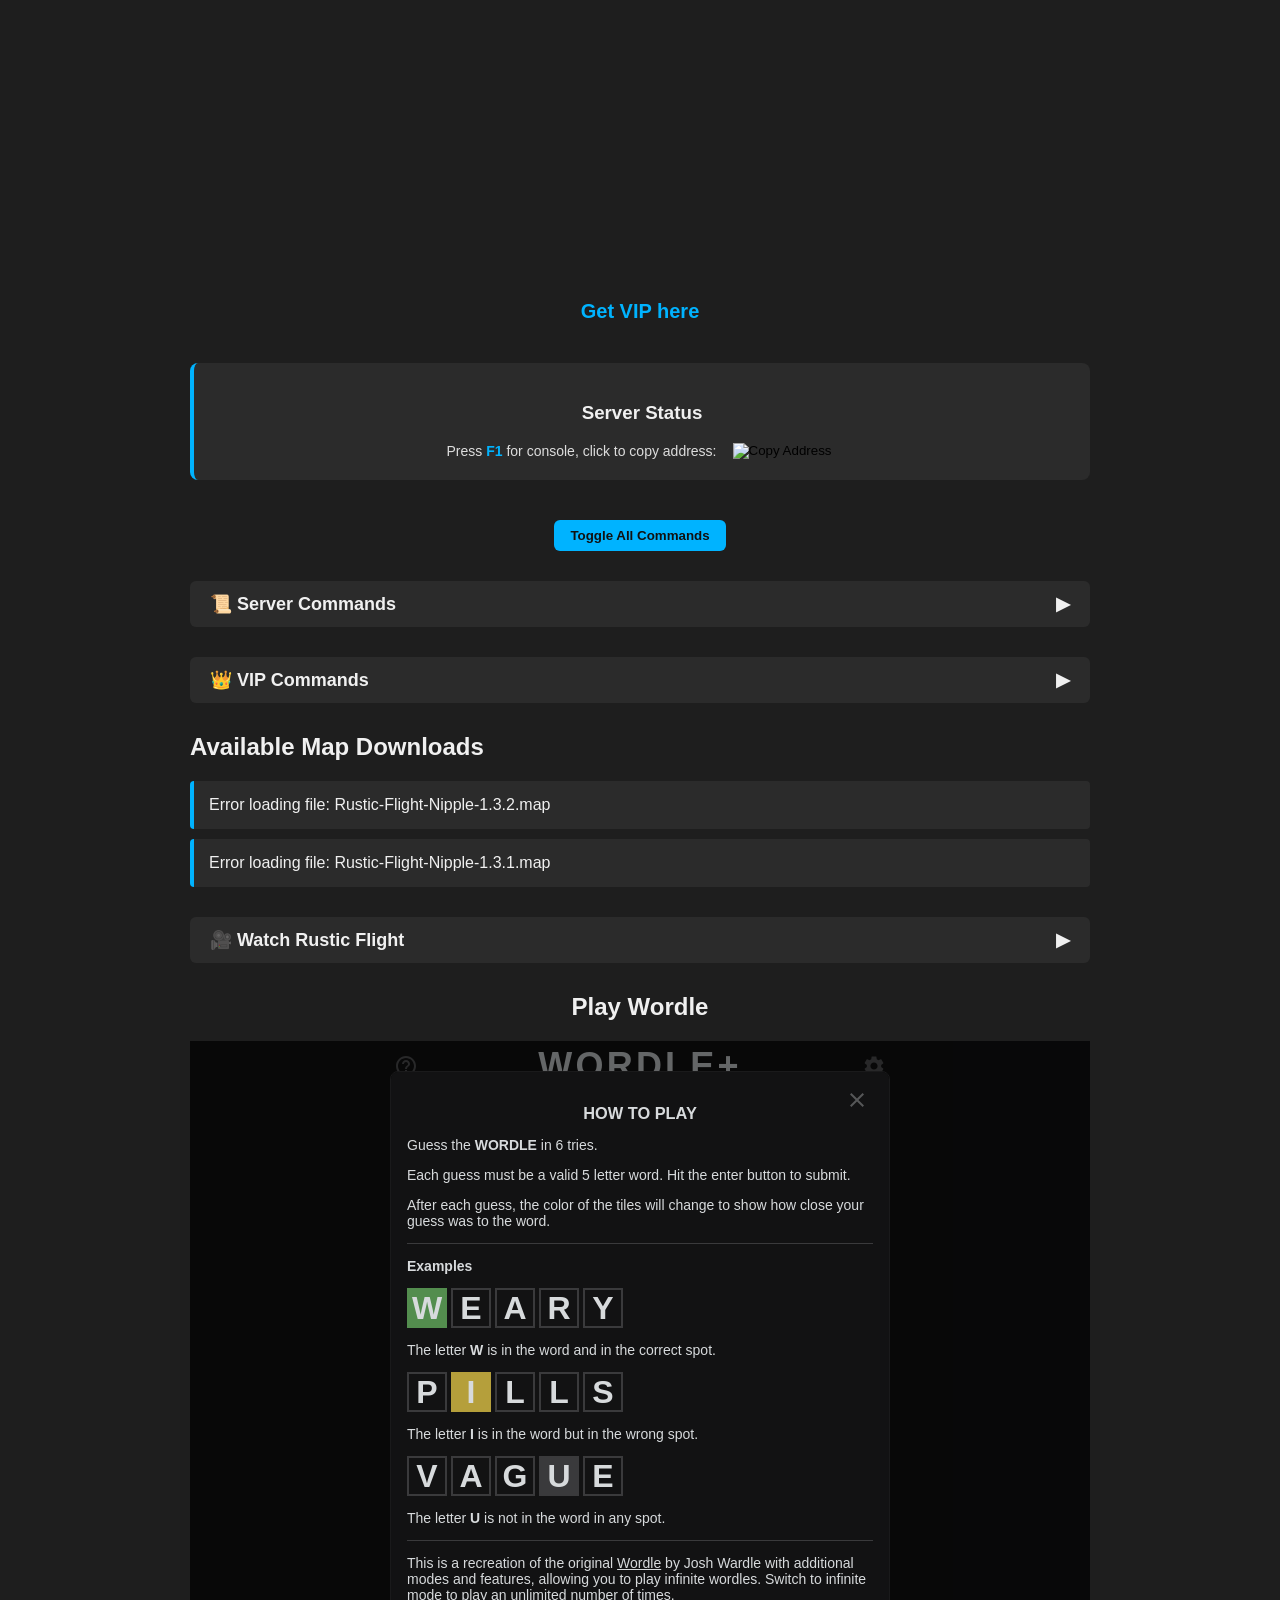
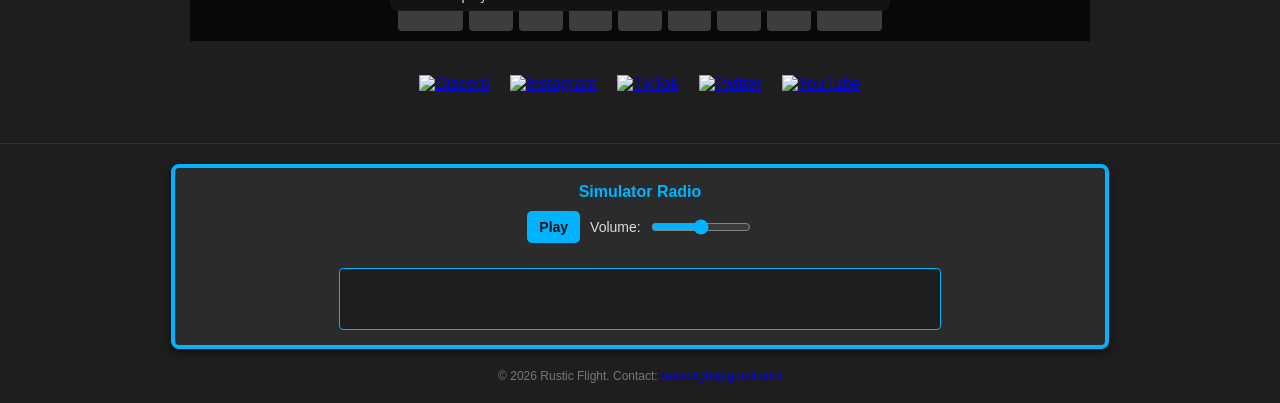
==== commit ee856976: "Refactor index.html by removing unused styles and elements Removed various styles and elements from " ====
--- a/index.html
+++ b/index.html
@@ -5,180 +5,28 @@
   <meta name="viewport" content="width=device-width, initial-scale=1.0" />
   <title>Rustic Flight</title>
   <style>
-    html {
-      scroll-behavior: smooth;
-    }
-
     body {
       margin: 0;
       font-family: 'Segoe UI', sans-serif;
-      background:
-        radial-gradient(circle at 20% 20%, rgba(0, 179, 255, 0.12), transparent 25%),
-        radial-gradient(circle at 80% 10%, rgba(0, 230, 255, 0.08), transparent 20%),
-        linear-gradient(160deg, #1e1e1e 0%, #14171d 55%, #0f1115 100%);
-      background-attachment: fixed;
+      background: #1e1e1e;
       color: #f0f0f0;
-      overflow-x: hidden;
-    }
-
-    body::before {
-      content: "";
-      position: fixed;
-      inset: 0;
-      pointer-events: none;
-      background-image:
-        radial-gradient(circle, rgba(255,255,255,0.04) 1px, transparent 1px),
-        radial-gradient(circle, rgba(0,179,255,0.05) 1px, transparent 1px);
-      background-size: 120px 120px, 180px 180px;
-      background-position: 0 0, 40px 60px;
-      opacity: 0.2;
-      animation: drift 28s linear infinite;
-    }
-
-    @keyframes drift {
-      from { transform: translateY(0); }
-      to { transform: translateY(120px); }
     }
 
     header {
       position: relative;
-      height: 280px;
+      height: 240px;
       background: url('https://i.imgur.com/AMXXDyR.png') no-repeat center center/cover;
-      overflow: hidden;
-    }
-
-    header::after {
-      content: "";
-      position: absolute;
-      inset: 0;
-      background: linear-gradient(to bottom, rgba(0,0,0,0.15), rgba(15,17,21,0.85));
-    }
-
-    .hero-overlay {
-      position: absolute;
-      inset: 0;
-      z-index: 1;
-      display: flex;
-      flex-direction: column;
-      align-items: center;
-      justify-content: flex-end;
-      text-align: center;
-      padding: 25px 20px 30px;
-    }
-
-    .hero-badge {
-      display: inline-flex;
-      align-items: center;
-      gap: 8px;
-      background: rgba(0, 0, 0, 0.35);
-      border: 1px solid rgba(0, 179, 255, 0.3);
-      color: #dff7ff;
-      padding: 8px 14px;
-      border-radius: 999px;
-      font-size: 12px;
-      letter-spacing: 0.08em;
-      text-transform: uppercase;
-      backdrop-filter: blur(6px);
-      box-shadow: 0 0 18px rgba(0, 179, 255, 0.18);
-      animation: floatBadge 4s ease-in-out infinite;
-    }
-
-    @keyframes floatBadge {
-      0%, 100% { transform: translateY(0); }
-      50% { transform: translateY(-4px); }
-    }
-
-    .hero-title {
-      margin: 14px 0 6px;
-      font-size: clamp(32px, 7vw, 56px);
-      line-height: 1;
-      text-transform: uppercase;
-      letter-spacing: 0.04em;
-      text-shadow: 0 0 20px rgba(0, 179, 255, 0.26);
-    }
-
-    .hero-subtitle {
-      margin: 0;
-      color: #d0dae3;
-      font-size: 14px;
-      max-width: 700px;
-    }
-
-    .hero-actions {
-      display: flex;
-      flex-wrap: wrap;
-      justify-content: center;
-      gap: 12px;
-      margin-top: 18px;
-    }
-
-    .hero-button,
-    .join-btn,
-    .secondary-btn {
-      display: inline-flex;
-      align-items: center;
-      justify-content: center;
-      gap: 8px;
-      text-decoration: none;
-      border: none;
-      cursor: pointer;
-      border-radius: 999px;
-      padding: 11px 18px;
-      font-weight: bold;
-      font-size: 14px;
-      transition: transform 0.25s ease, box-shadow 0.25s ease, background 0.25s ease;
-    }
-
-    .hero-button,
-    .join-btn {
-      background: linear-gradient(135deg, #00b3ff, #00e6ff);
-      color: #111;
-      box-shadow: 0 0 20px rgba(0, 179, 255, 0.22);
-    }
-
-    .hero-button:hover,
-    .join-btn:hover {
-      transform: translateY(-2px) scale(1.03);
-      box-shadow: 0 0 26px rgba(0, 179, 255, 0.32);
-    }
-
-    .secondary-btn {
-      background: rgba(255,255,255,0.08);
-      color: #e8f8ff;
-      border: 1px solid rgba(0, 179, 255, 0.22);
-      backdrop-filter: blur(6px);
-    }
-
-    .secondary-btn:hover {
-      transform: translateY(-2px);
-      background: rgba(255,255,255,0.12);
-      box-shadow: 0 0 18px rgba(0, 179, 255, 0.14);
     }
 
     .container {
       max-width: 900px;
       margin: auto;
       padding: 20px;
-      position: relative;
-      z-index: 1;
     }
 
     .vip-banner {
       text-align: center;
       margin: 40px auto;
-      padding: 18px 20px;
-      background: linear-gradient(135deg, rgba(0,179,255,0.12), rgba(0,230,255,0.05));
-      border: 1px solid rgba(0, 179, 255, 0.18);
-      border-radius: 12px;
-      box-shadow: 0 14px 30px rgba(0, 0, 0, 0.18);
-      backdrop-filter: blur(6px);
-    }
-
-    .vip-banner small {
-      display: block;
-      color: #b8c6d1;
-      margin-bottom: 8px;
-      font-size: 13px;
     }
 
     .vip-banner a {
@@ -194,113 +42,18 @@
       text-shadow: 0 0 8px #00b3ff;
     }
 
-    .quick-highlights {
-      display: grid;
-      grid-template-columns: repeat(auto-fit, minmax(180px, 1fr));
-      gap: 14px;
-      margin: 20px 0 30px;
-    }
-
-    .highlight-card {
-      background: rgba(43, 43, 43, 0.88);
-      border-left: 4px solid #00b3ff;
-      border-radius: 10px;
-      padding: 16px;
-      transition: transform 0.25s ease, box-shadow 0.25s ease;
-      box-shadow: 0 12px 24px rgba(0, 0, 0, 0.14);
-    }
-
-    .highlight-card:hover {
-      transform: translateY(-4px);
-      box-shadow: 0 16px 32px rgba(0, 0, 0, 0.22), 0 0 14px rgba(0, 179, 255, 0.10);
-    }
-
-    .highlight-label {
-      font-size: 12px;
-      color: #9bb7c8;
-      text-transform: uppercase;
-      letter-spacing: 0.08em;
-      margin-bottom: 8px;
-    }
-
-    .highlight-value {
-      font-size: 24px;
-      font-weight: 800;
-      color: #f5fbff;
-      margin-bottom: 4px;
-    }
-
-    .highlight-sub {
-      font-size: 13px;
-      color: #afc1cf;
-    }
-
     .server-status {
       background: #2b2b2b;
       padding: 20px;
       text-align: center;
       border-radius: 8px;
       margin: 40px 0;
-      transition: filter 0.3s ease, transform 0.25s ease, box-shadow 0.25s ease;
+      transition: filter 0.3s ease;
       border-left: 4px solid #00b3ff;
-      position: relative;
-      overflow: hidden;
-      box-shadow: 0 14px 30px rgba(0, 0, 0, 0.18);
-    }
-
-    .server-status::before {
-      content: "";
-      position: absolute;
-      top: -60px;
-      right: -60px;
-      width: 140px;
-      height: 140px;
-      background: radial-gradient(circle, rgba(0, 179, 255, 0.12), transparent 70%);
-      pointer-events: none;
     }
 
     .server-status:hover {
       filter: drop-shadow(0 0 6px #00b3ff);
-      transform: translateY(-4px);
-      box-shadow: 0 18px 36px rgba(0, 0, 0, 0.24);
-    }
-
-    .server-status h3 {
-      margin-top: 0;
-      margin-bottom: 10px;
-      font-size: 28px;
-      letter-spacing: 0.03em;
-      text-transform: uppercase;
-    }
-
-    .status-kicker {
-      display: inline-flex;
-      align-items: center;
-      gap: 8px;
-      background: rgba(255,255,255,0.06);
-      border: 1px solid rgba(0, 179, 255, 0.18);
-      color: #cfe7f1;
-      padding: 7px 12px;
-      border-radius: 999px;
-      font-size: 12px;
-      text-transform: uppercase;
-      letter-spacing: 0.08em;
-      margin-bottom: 14px;
-    }
-
-    .pulse-dot {
-      width: 9px;
-      height: 9px;
-      background: #00ff88;
-      border-radius: 50%;
-      box-shadow: 0 0 12px rgba(0,255,136,0.65);
-      animation: pulseDot 1.8s infinite;
-    }
-
-    @keyframes pulseDot {
-      0% { transform: scale(0.95); opacity: 0.8; }
-      70% { transform: scale(1.35); opacity: 0.25; }
-      100% { transform: scale(0.95); opacity: 0.8; }
     }
 
     .server-status a[data-tsarvarServerId] {
@@ -311,7 +64,6 @@
       color: #ddd;
       font-size: 16px;
       margin-bottom: 10px;
-      min-height: 22px;
     }
 
     .server-status .tsarvar-widget .status-online {
@@ -331,8 +83,6 @@
       gap: 10px;
       font-size: 14px;
       color: #ddd;
-      flex-wrap: wrap;
-      margin-bottom: 12px;
     }
 
     .server-status .connect-instructions span {
@@ -358,46 +108,6 @@
     .copy-button:hover {
       transform: scale(1.2);
       filter: drop-shadow(0 0 6px #00b3ff);
-    }
-
-    .server-actions {
-      display: flex;
-      justify-content: center;
-      gap: 12px;
-      flex-wrap: wrap;
-      margin-bottom: 10px;
-    }
-
-    .copy-feedback,
-    .live-players {
-      font-size: 13px;
-      min-height: 18px;
-      color: #8fdfff;
-    }
-
-    .live-players {
-      color: #b7c7d2;
-      margin-top: 4px;
-    }
-
-    .featured-video-card {
-      background: rgba(43, 43, 43, 0.88);
-      border-left: 4px solid #00b3ff;
-      border-radius: 8px;
-      padding: 18px;
-      margin: 22px 0 10px;
-      box-shadow: 0 12px 24px rgba(0, 0, 0, 0.14);
-    }
-
-    .featured-video-card h3 {
-      margin: 0 0 6px;
-      font-size: 20px;
-    }
-
-    .featured-video-card p {
-      margin: 0 0 12px;
-      color: #b6c8d4;
-      font-size: 14px;
     }
 
     .dropdown {
@@ -415,14 +125,11 @@
       display: flex;
       justify-content: space-between;
       align-items: center;
-      transition: background-color 0.3s ease, box-shadow 0.25s ease, transform 0.25s ease;
-      box-shadow: 0 10px 20px rgba(0, 0, 0, 0.10);
+      transition: background-color 0.3s ease;
     }
 
     .dropdown h3:hover {
       background-color: #333;
-      box-shadow: 0 14px 26px rgba(0, 0, 0, 0.18);
-      transform: translateY(-2px);
     }
 
     .dropdown .arrow {
@@ -466,15 +173,9 @@
       border: none;
       color: #111;
       padding: 8px 16px;
-      border-radius: 999px;
+      border-radius: 6px;
       font-weight: bold;
       cursor: pointer;
-      transition: transform 0.25s ease, box-shadow 0.25s ease;
-    }
-
-    .toggle-all button:hover {
-      transform: translateY(-2px);
-      box-shadow: 0 0 18px rgba(0, 179, 255, 0.20);
     }
 
     ul {
@@ -488,14 +189,11 @@
       padding: 15px;
       border-left: 4px solid #00b3ff;
       border-radius: 4px;
-      transition: filter 0.3s ease, transform 0.25s ease, box-shadow 0.25s ease;
-      box-shadow: 0 10px 20px rgba(0, 0, 0, 0.10);
+      transition: filter 0.3s ease;
     }
 
     li:hover {
       filter: drop-shadow(0 0 6px #00b3ff);
-      transform: translateY(-3px);
-      box-shadow: 0 14px 24px rgba(0, 0, 0, 0.18);
     }
 
     .file-link {
@@ -525,23 +223,6 @@
       flex-wrap: wrap;
       gap: 20px;
       margin: 30px 0;
-    }
-
-    .social-icons a {
-      display: inline-flex;
-      align-items: center;
-      justify-content: center;
-      width: 58px;
-      height: 58px;
-      border-radius: 50%;
-      background: rgba(255,255,255,0.04);
-      border: 1px solid rgba(0, 179, 255, 0.14);
-      transition: transform 0.3s ease, box-shadow 0.3s ease;
-    }
-
-    .social-icons a:hover {
-      transform: translateY(-4px) scale(1.04);
-      box-shadow: 0 0 18px rgba(0, 179, 255, 0.16);
     }
 
     .social-icons a img {
@@ -575,12 +256,6 @@
       max-width: 900px;
       margin: 0 auto 20px auto;
       border-radius: 8px;
-      transition: box-shadow 0.25s ease, transform 0.25s ease;
-    }
-
-    .radio-player.playing {
-      box-shadow: 0 0 24px rgba(0, 179, 255, 0.20), 0 4px 8px rgba(0, 0, 0, 0.5);
-      transform: translateY(-2px);
     }
 
     .radio-player h3 {
@@ -589,12 +264,6 @@
       color: #00b3ff;
     }
 
-    .radio-status {
-      color: #b7c7d2;
-      font-size: 13px;
-      min-height: 18px;
-    }
-
     .radio-player audio {
       width: 200px;
       margin: 0 10px;
@@ -604,8 +273,6 @@
       display: flex;
       align-items: center;
       gap: 10px;
-      flex-wrap: wrap;
-      justify-content: center;
     }
 
     .radio-controls button {
@@ -617,12 +284,6 @@
       cursor: pointer;
       font-size: 14px;
       font-weight: bold;
-      transition: transform 0.25s ease, box-shadow 0.25s ease;
-    }
-
-    .radio-controls button:hover {
-      transform: translateY(-2px);
-      box-shadow: 0 0 16px rgba(0, 179, 255, 0.20);
     }
 
     .volume-control {
@@ -651,78 +312,17 @@
       background: #1e1e1e;
       border: 1px solid #00b3ff;
     }
-
-    @media (max-width: 700px) {
-      header {
-        height: 300px;
-      }
-
-      .hero-actions,
-      .server-actions,
-      .server-status .connect-instructions,
-      .radio-controls {
-        flex-direction: column;
-      }
-
-      .hero-button,
-      .secondary-btn,
-      .join-btn {
-        width: 100%;
-        max-width: 280px;
-      }
-
-      .copy-button {
-        margin-top: 4px;
-      }
-    }
   </style>
 </head>
 <body>
-  <header>
-    <div class="hero-overlay">
-      <div class="hero-badge">
-        <span>🚁</span>
-        <span>Rustic Flight Control</span>
-      </div>
-      <h1 class="hero-title">Rustic Flight</h1>
-      <p class="hero-subtitle">Minicopter PvP, custom fun, attack helis, scrappy chaos, and all the flying madness in one place.</p>
-      <div class="hero-actions">
-        <a href="#server-status" class="hero-button">Join the Server</a>
-        <a href="#featured-video" class="secondary-btn">Watch Clips</a>
-      </div>
-    </div>
-  </header>
+  <header></header>
 
   <div class="container">
     <div class="vip-banner">
-      <small>Support the server and unlock the fun stuff</small>
       <a href="https://rustic-flight-training.tebex.io/package/4097649" target="_blank">Get VIP here</a>
     </div>
 
-    <div class="quick-highlights">
-      <div class="highlight-card">
-        <div class="highlight-label">Server Address</div>
-        <div class="highlight-value">play.rusticflight.com</div>
-        <div class="highlight-sub">Port 28023</div>
-      </div>
-      <div class="highlight-card">
-        <div class="highlight-label">Main Theme</div>
-        <div class="highlight-value">Minicopter PvP</div>
-        <div class="highlight-sub">Fast travel, fights, and custom chaos</div>
-      </div>
-      <div class="highlight-card">
-        <div class="highlight-label">Featured Content</div>
-        <div class="highlight-value">TikTok Clips</div>
-        <div class="highlight-sub">Gameplay, stunts, crashes, and kills</div>
-      </div>
-    </div>
-
-    <div class="server-status" id="server-status">
-      <div class="status-kicker">
-        <span class="pulse-dot"></span>
-        <span>Flight Status</span>
-      </div>
-
+    <div class="server-status">
       <h3>Server Status</h3>
       <a href="https://tsarvar.com/servers/rust/45.43.163.77:28023" data-tsarvarServerId="514115">Server Rustic Flight - Minicopter|PvP|Attackheli|Scrappy</a>
       <script type="text/javascript" charset="utf-8" src="https://widget.tsarvar.com/load.js?v=2"></script>
@@ -732,25 +332,15 @@
           serverId:514115,
           serverIp:'45.43.163.77',
           serverPort:28023,
-          color:'#11111a',
-          players:true,
-          status:true
+          color:'#11111a'
         });})('TsarvarWidgetQueue');
       </script>
-
       <div class="connect-instructions">
-        <span>Press <strong>F1</strong> for console, then use the connect address:</span>
-      </div>
-
-      <div class="server-actions">
-        <button class="copy-button" onclick="copyServerAddress()" title="Copy connect command">
+        <span>Press <strong>F1</strong> for console, click to copy address:</span>
+        <button class="copy-button" onclick="copyServerAddress()">
           <img src="https://img.icons8.com/?size=50&id=cvB6JC7HJn9v&format=gif" alt="Copy Address">
         </button>
-        <button class="join-btn" onclick="copyServerAddress()">JOIN SERVER</button>
       </div>
-
-      <div class="copy-feedback" id="copy-feedback"></div>
-      <div class="live-players" id="live-players">Checking live player count...</div>
     </div>
 
     <div class="toggle-all">
@@ -809,12 +399,6 @@
     <h2>Available Map Downloads</h2>
     <ul id="file-list">Loading maps...</ul>
 
-    <div class="featured-video-card" id="featured-video">
-      <h3>🔥 Featured Rustic Flight Clip</h3>
-      <p>A highlighted clip section so the page feels alive even before people open the full TikTok list.</p>
-      <div id="featured-tiktok" style="display:flex; justify-content:center; margin-top: 10px;"></div>
-    </div>
-
     <div class="dropdown" onclick="toggleDropdown(this)">
       <h3>🎥 Watch Rustic Flight <span class="arrow">▶</span></h3>
       <div class="dropdown-content">
@@ -839,9 +423,8 @@
   </div>
 
   <footer>
-    <div class="radio-player" id="radio-player">
+    <div class="radio-player">
       <h3>Simulator Radio</h3>
-      <div class="radio-status" id="radio-status">Ready for takeoff</div>
       <audio id="radio" src="https://simulatorradio.stream/stream" crossorigin="anonymous"></audio>
       <div class="radio-controls">
         <button id="play-pause">Play</button>
@@ -858,21 +441,7 @@
   <script>
     function copyServerAddress() {
       navigator.clipboard.writeText("connect play.rusticflight.com:28023");
-
-      const feedback = document.getElementById("copy-feedback");
-      feedback.textContent = "Copied: connect play.rusticflight.com:28023 ✔";
-      clearTimeout(window.copyFeedbackTimeout);
-      window.copyFeedbackTimeout = setTimeout(() => {
-        feedback.textContent = "";
-      }, 1800);
-
-      const copyBtn = document.querySelector(".copy-button");
-      if (copyBtn) {
-        copyBtn.style.transform = "scale(1.2)";
-        setTimeout(() => {
-          copyBtn.style.transform = "";
-        }, 250);
-      }
+      alert("Server address copied to clipboard!");
     }
 
     function toggleDropdown(el) {
@@ -909,19 +478,6 @@
       container.appendChild(script);
     }
 
-    function loadFeaturedTikTok(index) {
-      const container = document.getElementById("featured-tiktok");
-      container.innerHTML = `
-        <blockquote class="tiktok-embed" cite="https://www.tiktok.com/@rustic.flight/video/${tiktokVideos[index]}" data-video-id="${tiktokVideos[index]}" style="max-width: 325px; min-width: 300px;">
-          <section>Loading…</section>
-        </blockquote>
-      `;
-      const script = document.createElement("script");
-      script.src = "https://www.tiktok.com/embed.js";
-      script.async = true;
-      container.appendChild(script);
-    }
-
     function nextTikTok(event) {
       event.stopPropagation();
       currentIndex = (currentIndex + 1) % tiktokVideos.length;
@@ -935,7 +491,6 @@
     }
 
     loadTikTok(currentIndex);
-    loadFeaturedTikTok(0);
 
     function cleanTsarvarWidget() {
       const widget = document.querySelector('.server-status .tsarvar-widget');
@@ -949,28 +504,6 @@
       cleanTsarvarWidget();
     });
     observer.observe(document.querySelector('.server-status'), { childList: true, subtree: true });
-
-    async function updatePlayers() {
-      const livePlayers = document.getElementById("live-players");
-      try {
-        const res = await fetch("https://api.battlemetrics.com/servers?filter[game]=rust&filter[search]=45.43.163.77:28023");
-        const data = await res.json();
-
-        if (data && data.data && data.data.length > 0) {
-          const server = data.data[0];
-          const players = server.attributes.players ?? "?";
-          const maxPlayers = server.attributes.maxPlayers ?? "?";
-          livePlayers.textContent = `Live players: ${players} / ${maxPlayers}`;
-        } else {
-          livePlayers.textContent = "Live players currently unavailable";
-        }
-      } catch (err) {
-        livePlayers.textContent = "Live players currently unavailable";
-      }
-    }
-
-    updatePlayers();
-    setInterval(updatePlayers, 30000);
 
     fetch("files.json")
       .then(res => {
@@ -990,10 +523,8 @@
           fetch(file)
             .then(resp => {
               if (!resp.ok) throw new Error(`Failed to fetch file: ${file}`);
-              const contentLength = resp.headers.get("Content-Length");
-              const lastModified = resp.headers.get("Last-Modified");
-              const sizeKB = contentLength ? (parseInt(contentLength) / 1024).toFixed(1) : "Unknown";
-              const modified = lastModified ? new Date(lastModified).toLocaleString() : "Unknown";
+              const sizeKB = (parseInt(resp.headers.get("Content-Length")) / 1024).toFixed(1);
+              const modified = new Date(resp.headers.get("Last-Modified")).toLocaleString();
               const li = document.createElement('li');
               const fileName = file.split('/').pop();
               li.innerHTML = `
@@ -1019,8 +550,6 @@
     const radio = document.getElementById('radio');
     const playPauseBtn = document.getElementById('play-pause');
     const volumeControl = document.getElementById('volume');
-    const radioPlayer = document.getElementById('radio-player');
-    const radioStatus = document.getElementById('radio-status');
     let isPlaying = false;
 
     let audioContext, analyser, source, dataArray;
@@ -1066,21 +595,16 @@
       if (isPlaying) {
         radio.pause();
         playPauseBtn.textContent = 'Play';
-        radioStatus.textContent = 'Ready for takeoff';
-        radioPlayer.classList.remove('playing');
         isPlaying = false;
       } else {
-        radio.play().then(() => {
-          playPauseBtn.textContent = 'Pause';
-          radioStatus.textContent = 'Now broadcasting Simulator Radio';
-          radioPlayer.classList.add('playing');
-          isPlaying = true;
-          if (!audioContext) initVisualizer();
-          else if (audioContext.state === 'suspended') audioContext.resume();
-        }).catch(err => {
+        radio.play().catch(err => {
           console.error('Error playing audio:', err);
-          radioStatus.textContent = 'Playback blocked - tap Play again if needed';
+          alert('Failed to play radio. Please check the stream URL or try again.');
         });
+        playPauseBtn.textContent = 'Pause';
+        isPlaying = true;
+        if (!audioContext) initVisualizer();
+        else if (audioContext.state === 'suspended') audioContext.resume();
       }
     });
 
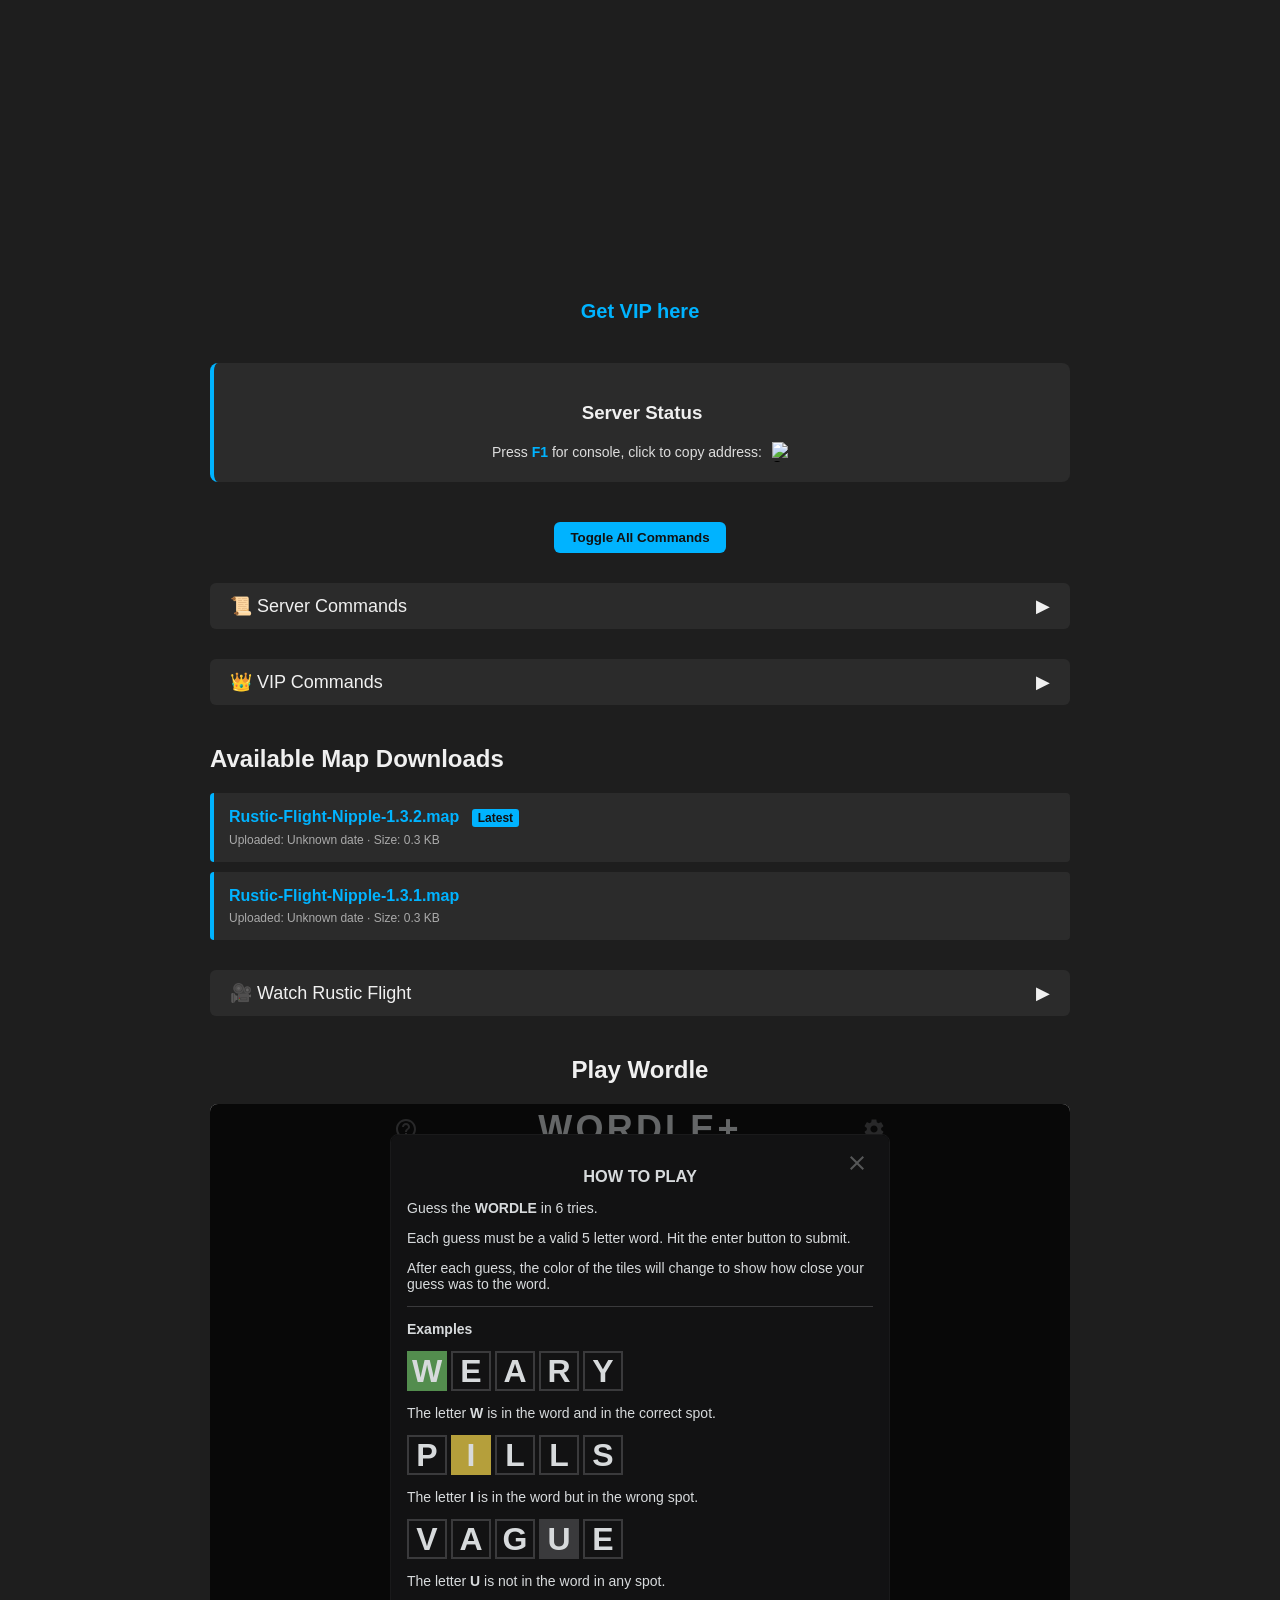
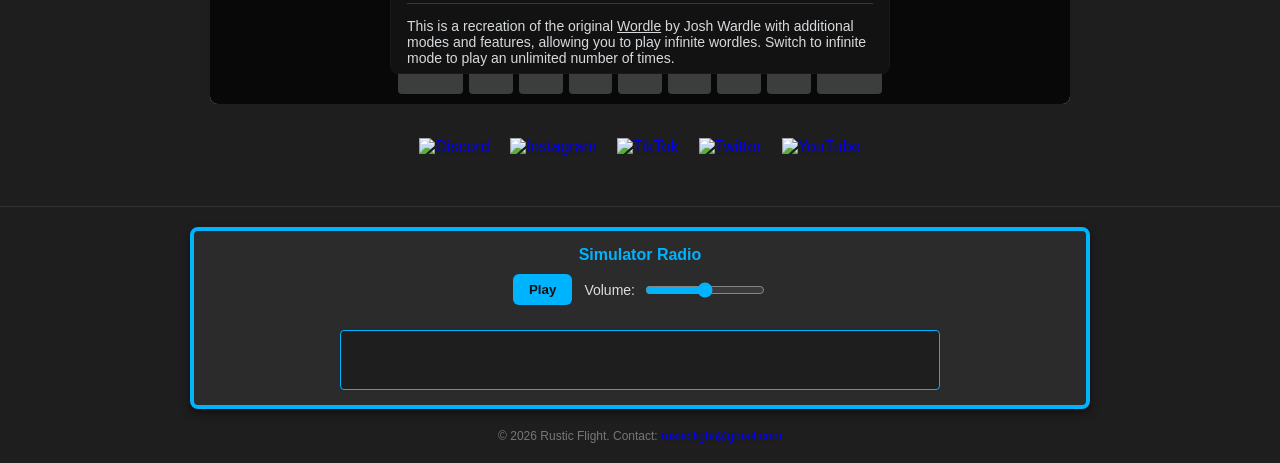
==== commit f370f81b: "Refactor index.html for improved structure and accessibility Refactor HTML structure and improve acc" ====
--- a/index.html
+++ b/index.html
@@ -5,9 +5,13 @@
   <meta name="viewport" content="width=device-width, initial-scale=1.0" />
   <title>Rustic Flight</title>
   <style>
+    * {
+      box-sizing: border-box;
+    }
+
     body {
       margin: 0;
-      font-family: 'Segoe UI', sans-serif;
+      font-family: "Segoe UI", sans-serif;
       background: #1e1e1e;
       color: #f0f0f0;
     }
@@ -15,7 +19,7 @@
     header {
       position: relative;
       height: 240px;
-      background: url('https://i.imgur.com/AMXXDyR.png') no-repeat center center/cover;
+      background: url("https://i.imgur.com/AMXXDyR.png") no-repeat center center / cover;
     }
 
     .container {
@@ -34,7 +38,7 @@
       font-weight: bold;
       color: #00b3ff;
       text-decoration: none;
-      transition: color 0.3s ease;
+      transition: color 0.3s ease, text-shadow 0.3s ease;
     }
 
     .vip-banner a:hover {
@@ -56,7 +60,7 @@
       filter: drop-shadow(0 0 6px #00b3ff);
     }
 
-    .server-status a[data-tsarvarServerId] {
+    .server-status a[data-tsarvarserverid] {
       display: none;
     }
 
@@ -76,20 +80,22 @@
       font-weight: bold;
     }
 
-    .server-status .connect-instructions {
+    .connect-instructions {
       display: flex;
       align-items: center;
       justify-content: center;
       gap: 10px;
       font-size: 14px;
       color: #ddd;
-    }
-
-    .server-status .connect-instructions span {
+      flex-wrap: wrap;
+      margin-top: 12px;
+    }
+
+    .connect-instructions span {
       white-space: nowrap;
     }
 
-    .server-status .connect-instructions strong {
+    .connect-instructions strong {
       color: #00b3ff;
     }
 
@@ -97,12 +103,14 @@
       background: none;
       border: none;
       cursor: pointer;
-      transition: transform 0.3s ease;
+      transition: transform 0.3s ease, filter 0.3s ease;
+      padding: 0;
     }
 
     .copy-button img {
       width: 20px;
       height: 20px;
+      display: block;
     }
 
     .copy-button:hover {
@@ -110,30 +118,60 @@
       filter: drop-shadow(0 0 6px #00b3ff);
     }
 
+    .toggle-all {
+      text-align: center;
+      margin-bottom: 20px;
+    }
+
+    .toggle-all button,
+    .tiktok-nav button,
+    .radio-controls button {
+      background-color: #00b3ff;
+      border: none;
+      color: #111;
+      padding: 8px 16px;
+      border-radius: 6px;
+      font-weight: bold;
+      cursor: pointer;
+      transition: transform 0.2s ease, filter 0.3s ease;
+    }
+
+    .toggle-all button:hover,
+    .tiktok-nav button:hover,
+    .radio-controls button:hover {
+      transform: translateY(-1px);
+      filter: drop-shadow(0 0 6px #00b3ff);
+    }
+
     .dropdown {
       margin: 30px auto;
       max-width: 900px;
     }
 
-    .dropdown h3 {
+    .dropdown-toggle {
+      width: 100%;
       background-color: #2b2b2b;
+      color: #f0f0f0;
       padding: 12px 20px;
-      margin: 0;
       cursor: pointer;
       font-size: 18px;
       border-radius: 6px;
+      border: none;
       display: flex;
       justify-content: space-between;
       align-items: center;
       transition: background-color 0.3s ease;
-    }
-
-    .dropdown h3:hover {
+      text-align: left;
+    }
+
+    .dropdown-toggle:hover {
       background-color: #333;
     }
 
     .dropdown .arrow {
       transition: transform 0.3s ease;
+      margin-left: 12px;
+      flex-shrink: 0;
     }
 
     .dropdown.open .arrow {
@@ -151,7 +189,7 @@
     }
 
     .dropdown.open .dropdown-content {
-      max-height: 800px;
+      max-height: 1200px;
       padding-top: 10px;
       padding-bottom: 10px;
     }
@@ -161,26 +199,17 @@
       color: #ddd;
       font-size: 14px;
       line-height: 1.5;
-    }
-
-    .toggle-all {
-      text-align: center;
-      margin-bottom: 20px;
-    }
-
-    .toggle-all button {
-      background-color: #00b3ff;
-      border: none;
-      color: #111;
-      padding: 8px 16px;
-      border-radius: 6px;
-      font-weight: bold;
-      cursor: pointer;
+      margin: 0;
+    }
+
+    h2 {
+      margin-top: 40px;
     }
 
     ul {
       list-style: none;
       padding: 0;
+      margin: 0;
     }
 
     li {
@@ -200,14 +229,21 @@
       color: #00b3ff;
       font-weight: bold;
       text-decoration: none;
+      word-break: break-word;
+    }
+
+    .file-link:hover {
+      text-decoration: underline;
     }
 
     .file-meta {
       font-size: 12px;
       color: #aaa;
+      margin-top: 6px;
     }
 
     .latest-badge {
+      display: inline-block;
       background: #00b3ff;
       color: #111;
       font-size: 12px;
@@ -215,6 +251,19 @@
       padding: 2px 6px;
       border-radius: 3px;
       font-weight: bold;
+      vertical-align: middle;
+    }
+
+    .tiktok-nav {
+      text-align: center;
+      margin-bottom: 10px;
+    }
+
+    #tiktok-container {
+      display: flex;
+      justify-content: center;
+      margin-top: 20px;
+      min-height: 400px;
     }
 
     .social-icons {
@@ -265,25 +314,17 @@
     }
 
     .radio-player audio {
-      width: 200px;
-      margin: 0 10px;
+      width: 100%;
+      max-width: 250px;
+      margin: 0;
     }
 
     .radio-controls {
       display: flex;
       align-items: center;
-      gap: 10px;
-    }
-
-    .radio-controls button {
-      background: #00b3ff;
-      border: none;
-      color: #111;
-      padding: 8px 12px;
-      border-radius: 5px;
-      cursor: pointer;
-      font-size: 14px;
-      font-weight: bold;
+      gap: 12px;
+      flex-wrap: wrap;
+      justify-content: center;
     }
 
     .volume-control {
@@ -297,7 +338,7 @@
     }
 
     .volume-control input {
-      width: 100px;
+      width: 120px;
       margin-left: 10px;
       accent-color: #00b3ff;
     }
@@ -312,6 +353,26 @@
       background: #1e1e1e;
       border: 1px solid #00b3ff;
     }
+
+    iframe {
+      border: none;
+      border-radius: 8px;
+      background: #fff;
+    }
+
+    @media (max-width: 600px) {
+      .dropdown-toggle {
+        font-size: 16px;
+      }
+
+      .connect-instructions {
+        flex-direction: column;
+      }
+
+      .visualizer {
+        width: 100%;
+      }
+    }
   </style>
 </head>
 <body>
@@ -319,36 +380,51 @@
 
   <div class="container">
     <div class="vip-banner">
-      <a href="https://rustic-flight-training.tebex.io/package/4097649" target="_blank">Get VIP here</a>
+      <a href="https://rustic-flight-training.tebex.io/package/4097649" target="_blank" rel="noopener noreferrer">
+        Get VIP here
+      </a>
     </div>
 
     <div class="server-status">
       <h3>Server Status</h3>
-      <a href="https://tsarvar.com/servers/rust/45.43.163.77:28023" data-tsarvarServerId="514115">Server Rustic Flight - Minicopter|PvP|Attackheli|Scrappy</a>
-      <script type="text/javascript" charset="utf-8" src="https://widget.tsarvar.com/load.js?v=2"></script>
-      <script type="text/javascript">
-        (function(k){(window[k]||(window[k]=[])).push({
-          element:'*[data-tsarvarServerId="514115"]',
-          serverId:514115,
-          serverIp:'45.43.163.77',
-          serverPort:28023,
-          color:'#11111a'
-        });})('TsarvarWidgetQueue');
+
+      <a
+        href="https://tsarvar.com/servers/rust/45.43.163.77:28023"
+        data-tsarvarServerId="514115"
+      >
+        Server Rustic Flight - Minicopter|PvP|Attackheli|Scrappy
+      </a>
+
+      <script src="https://widget.tsarvar.com/load.js?v=2" charset="utf-8"></script>
+      <script>
+        (function (k) {
+          (window[k] || (window[k] = [])).push({
+            element: '*[data-tsarvarServerId="514115"]',
+            serverId: 514115,
+            serverIp: "45.43.163.77",
+            serverPort: 28023,
+            color: "#11111a"
+          });
+        })("TsarvarWidgetQueue");
       </script>
+
       <div class="connect-instructions">
         <span>Press <strong>F1</strong> for console, click to copy address:</span>
-        <button class="copy-button" onclick="copyServerAddress()">
-          <img src="https://img.icons8.com/?size=50&id=cvB6JC7HJn9v&format=gif" alt="Copy Address">
+        <button class="copy-button" type="button" onclick="copyServerAddress()" aria-label="Copy server address">
+          <img src="https://img.icons8.com/?size=50&id=cvB6JC7HJn9v&format=gif" alt="Copy Address" />
         </button>
       </div>
     </div>
 
     <div class="toggle-all">
-      <button onclick="toggleAllDropdowns()">Toggle All Commands</button>
+      <button type="button" onclick="toggleAllDropdowns()">Toggle All Commands</button>
     </div>
 
-    <div class="dropdown" onclick="toggleDropdown(this)">
-      <h3>📜 Server Commands <span class="arrow">▶</span></h3>
+    <div class="dropdown">
+      <button class="dropdown-toggle" type="button" onclick="toggleDropdown(this.parentElement)">
+        <span>📜 Server Commands</span>
+        <span class="arrow">▶</span>
+      </button>
       <div class="dropdown-content">
         <pre>
 /lobby - Teleports you back to lobby
@@ -373,8 +449,11 @@
       </div>
     </div>
 
-    <div class="dropdown" onclick="toggleDropdown(this)">
-      <h3>👑 VIP Commands <span class="arrow">▶</span></h3>
+    <div class="dropdown">
+      <button class="dropdown-toggle" type="button" onclick="toggleDropdown(this.parentElement)">
+        <span>👑 VIP Commands</span>
+        <span class="arrow">▶</span>
+      </button>
       <div class="dropdown-content">
         <pre>
 /ch47 - Chinook
@@ -397,28 +476,43 @@
     </div>
 
     <h2>Available Map Downloads</h2>
-    <ul id="file-list">Loading maps...</ul>
-
-    <div class="dropdown" onclick="toggleDropdown(this)">
-      <h3>🎥 Watch Rustic Flight <span class="arrow">▶</span></h3>
+    <ul id="file-list">
+      <li>Loading maps...</li>
+    </ul>
+
+    <div class="dropdown">
+      <button class="dropdown-toggle" type="button" onclick="toggleDropdown(this.parentElement)">
+        <span>🎥 Watch Rustic Flight</span>
+        <span class="arrow">▶</span>
+      </button>
       <div class="dropdown-content">
-        <div style="text-align:center; margin-bottom: 10px;">
-          <button onclick="prevTikTok(event)">⏮ Prev</button>
-          <button onclick="nextTikTok(event)">Next ⏭</button>
+        <div class="tiktok-nav">
+          <button type="button" onclick="prevTikTok(event)">⏮ Prev</button>
+          <button type="button" onclick="nextTikTok(event)">Next ⏭</button>
         </div>
-        <div id="tiktok-container" style="margin-top: 20px;"></div>
+        <div id="tiktok-container"></div>
       </div>
     </div>
 
-    <h2 style="text-align:center;">Play Wordle</h2>
-    <iframe src="wordle/index.html" width="100%" height="600" style="border:none;"></iframe>
+    <h2 style="text-align: center;">Play Wordle</h2>
+    <iframe src="wordle/index.html" width="100%" height="600" title="Wordle Game"></iframe>
 
     <div class="social-icons">
-      <a href="https://discord.gg/cmTVfv644p" target="_blank"><img src="https://i.imgur.com/UGtiO9Q.png" alt="Discord"></a>
-      <a href="https://www.instagram.com/rustic.flight/" target="_blank"><img src="https://i.imgur.com/xPou0lt.png" alt="Instagram"></a>
-      <a href="https://www.tiktok.com/@rustic.flight" target="_blank"><img src="https://i.imgur.com/qgP33oz.png" alt="TikTok"></a>
-      <a href="https://x.com/RusticFlight" target="_blank"><img src="https://i.imgur.com/5KTeOdy.png" alt="Twitter"></a>
-      <a href="https://www.youtube.com/@Rustic-Flight" target="_blank"><img src="https://i.imgur.com/9qm6UnN.png" alt="YouTube"></a>
+      <a href="https://discord.gg/cmTVfv644p" target="_blank" rel="noopener noreferrer">
+        <img src="https://i.imgur.com/UGtiO9Q.png" alt="Discord" />
+      </a>
+      <a href="https://www.instagram.com/rustic.flight/" target="_blank" rel="noopener noreferrer">
+        <img src="https://i.imgur.com/xPou0lt.png" alt="Instagram" />
+      </a>
+      <a href="https://www.tiktok.com/@rustic.flight" target="_blank" rel="noopener noreferrer">
+        <img src="https://i.imgur.com/qgP33oz.png" alt="TikTok" />
+      </a>
+      <a href="https://x.com/RusticFlight" target="_blank" rel="noopener noreferrer">
+        <img src="https://i.imgur.com/5KTeOdy.png" alt="Twitter" />
+      </a>
+      <a href="https://www.youtube.com/@Rustic-Flight" target="_blank" rel="noopener noreferrer">
+        <img src="https://i.imgur.com/9qm6UnN.png" alt="YouTube" />
+      </a>
     </div>
   </div>
 
@@ -426,22 +520,52 @@
     <div class="radio-player">
       <h3>Simulator Radio</h3>
       <audio id="radio" src="https://simulatorradio.stream/stream" crossorigin="anonymous"></audio>
+
       <div class="radio-controls">
-        <button id="play-pause">Play</button>
+        <button id="play-pause" type="button">Play</button>
         <div class="volume-control">
           <span>Volume:</span>
-          <input type="range" id="volume" min="0" max="1" step="0.1" value="0.5">
+          <input type="range" id="volume" min="0" max="1" step="0.1" value="0.5" />
         </div>
       </div>
+
       <canvas id="visualizer" class="visualizer"></canvas>
     </div>
-    © 2026 Rustic Flight. Contact: <a href="mailto:rusticflight@gmail.com">rusticflight@gmail.com</a>
+
+    © 2026 Rustic Flight. Contact:
+    <a href="mailto:rusticflight@gmail.com">rusticflight@gmail.com</a>
   </footer>
 
   <script>
     function copyServerAddress() {
-      navigator.clipboard.writeText("connect play.rusticflight.com:28023");
-      alert("Server address copied to clipboard!");
+      const text = "connect play.rusticflight.com:28023";
+
+      if (navigator.clipboard && window.isSecureContext) {
+        navigator.clipboard.writeText(text)
+          .then(() => alert("Server address copied to clipboard!"))
+          .catch(() => fallbackCopy(text));
+      } else {
+        fallbackCopy(text);
+      }
+    }
+
+    function fallbackCopy(text) {
+      const tempInput = document.createElement("textarea");
+      tempInput.value = text;
+      tempInput.style.position = "fixed";
+      tempInput.style.left = "-9999px";
+      document.body.appendChild(tempInput);
+      tempInput.focus();
+      tempInput.select();
+
+      try {
+        document.execCommand("copy");
+        alert("Server address copied to clipboard!");
+      } catch (err) {
+        alert("Could not copy automatically. Copy this instead:\n" + text);
+      }
+
+      document.body.removeChild(tempInput);
     }
 
     function toggleDropdown(el) {
@@ -449,8 +573,8 @@
     }
 
     function toggleAllDropdowns() {
-      document.querySelectorAll('.dropdown').forEach(drop => {
-        drop.classList.toggle('open');
+      document.querySelectorAll(".dropdown").forEach(drop => {
+        drop.classList.toggle("open");
       });
     }
 
@@ -461,21 +585,36 @@
       "7490649013289569558",
       "7492591418259655958"
     ];
+
     let currentIndex = 0;
 
     function loadTikTok(index) {
       const container = document.getElementById("tiktok-container");
+      const videoId = tiktokVideos[index];
+
       container.innerHTML = `
-        <blockquote class="tiktok-embed" cite="https://www.tiktok.com/@rustic.flight/video/${tiktokVideos[index]}" data-video-id="${tiktokVideos[index]}" style="max-width: 325px; min-width: 300px;">
+        <blockquote
+          class="tiktok-embed"
+          cite="https://www.tiktok.com/@rustic.flight/video/${videoId}"
+          data-video-id="${videoId}"
+          style="max-width: 325px; min-width: 300px;"
+        >
           <section>Loading…</section>
         </blockquote>
       `;
+
+      const existingScript = document.querySelector('script[src="https://www.tiktok.com/embed.js"]');
+      if (existingScript) {
+        existingScript.remove();
+      }
+
       const script = document.createElement("script");
       script.src = "https://www.tiktok.com/embed.js";
       script.async = true;
-      script.onload = () => console.log("TikTok embed script loaded");
-      script.onerror = () => console.error("Failed to load TikTok embed script");
-      container.appendChild(script);
+      script.onerror = () => {
+        container.innerHTML = "<p style='color:#aaa;'>Failed to load TikTok embed.</p>";
+      };
+      document.body.appendChild(script);
     }
 
     function nextTikTok(event) {
@@ -493,124 +632,185 @@
     loadTikTok(currentIndex);
 
     function cleanTsarvarWidget() {
-      const widget = document.querySelector('.server-status .tsarvar-widget');
-      if (widget) {
-        const branding = widget.querySelectorAll('a[href*="tsarvar.com"]:not([data-tsarvarServerId])');
-        branding.forEach(el => el.remove());
-      }
-    }
-
-    const observer = new MutationObserver(() => {
-      cleanTsarvarWidget();
-    });
-    observer.observe(document.querySelector('.server-status'), { childList: true, subtree: true });
+      const widget = document.querySelector(".server-status .tsarvar-widget");
+      if (!widget) return;
+
+      const branding = widget.querySelectorAll('a[href*="tsarvar.com"]:not([data-tsarvarServerId])');
+      branding.forEach(el => el.remove());
+    }
+
+    const serverStatus = document.querySelector(".server-status");
+    if (serverStatus) {
+      const observer = new MutationObserver(() => {
+        cleanTsarvarWidget();
+      });
+
+      observer.observe(serverStatus, { childList: true, subtree: true });
+    }
+
+    async function getFileMeta(file) {
+      try {
+        let response = await fetch(file, { method: "HEAD" });
+
+        if (!response.ok) {
+          response = await fetch(file);
+        }
+
+        const sizeHeader = response.headers.get("Content-Length");
+        const modifiedHeader = response.headers.get("Last-Modified");
+
+        const sizeKB = sizeHeader ? (parseInt(sizeHeader, 10) / 1024).toFixed(1) + " KB" : "Unknown size";
+        const modified = modifiedHeader ? new Date(modifiedHeader).toLocaleString() : "Unknown date";
+
+        return { file, sizeKB, modified, error: false };
+      } catch (error) {
+        return { file, sizeKB: "", modified: "", error: true };
+      }
+    }
 
     fetch("files.json")
       .then(res => {
-        if (!res.ok) throw new Error("Failed to fetch files.json");
+        if (!res.ok) {
+          throw new Error("Failed to fetch files.json");
+        }
         return res.json();
       })
-      .then(files => {
+      .then(async files => {
         const list = document.getElementById("file-list");
-        list.innerHTML = '';
-        if (!files || files.length === 0) {
-          list.innerHTML = '<li>No maps available.</li>';
+        list.innerHTML = "";
+
+        if (!Array.isArray(files) || files.length === 0) {
+          list.innerHTML = "<li>No maps available.</li>";
           return;
         }
-        files.sort().reverse();
+
+        files.sort((a, b) => b.localeCompare(a, undefined, { numeric: true, sensitivity: "base" }));
         const latest = files[0];
-        files.forEach((file) => {
-          fetch(file)
-            .then(resp => {
-              if (!resp.ok) throw new Error(`Failed to fetch file: ${file}`);
-              const sizeKB = (parseInt(resp.headers.get("Content-Length")) / 1024).toFixed(1);
-              const modified = new Date(resp.headers.get("Last-Modified")).toLocaleString();
-              const li = document.createElement('li');
-              const fileName = file.split('/').pop();
-              li.innerHTML = `
-                <a class="file-link" href="${file}" download>${fileName}</a>
-                ${file === latest ? '<span class="latest-badge">Latest</span>' : ''}
-                <div class="file-meta">Uploaded: ${modified} · Size: ${sizeKB} KB</div>
-              `;
-              list.appendChild(li);
-            })
-            .catch(err => {
-              const li = document.createElement('li');
-              li.innerHTML = `Error loading file: ${file}`;
-              list.appendChild(li);
-            });
+
+        const results = await Promise.all(files.map(file => getFileMeta(file)));
+
+        results.forEach(({ file, sizeKB, modified, error }) => {
+          const li = document.createElement("li");
+
+          if (error) {
+            li.textContent = `Error loading file: ${file}`;
+            list.appendChild(li);
+            return;
+          }
+
+          const fileName = file.split("/").pop();
+
+          li.innerHTML = `
+            <a class="file-link" href="${file}" download>${fileName}</a>
+            ${file === latest ? '<span class="latest-badge">Latest</span>' : ""}
+            <div class="file-meta">Uploaded: ${modified} · Size: ${sizeKB}</div>
+          `;
+
+          list.appendChild(li);
         });
       })
       .catch(err => {
         console.error(err);
         const list = document.getElementById("file-list");
-        list.innerHTML = '<li>Error loading map files. Please try again later.</li>';
+        list.innerHTML = "<li>Error loading map files. Please try again later.</li>";
       });
 
-    const radio = document.getElementById('radio');
-    const playPauseBtn = document.getElementById('play-pause');
-    const volumeControl = document.getElementById('volume');
+    const radio = document.getElementById("radio");
+    const playPauseBtn = document.getElementById("play-pause");
+    const volumeControl = document.getElementById("volume");
+    const canvas = document.getElementById("visualizer");
+    const ctx = canvas.getContext("2d");
+
     let isPlaying = false;
-
-    let audioContext, analyser, source, dataArray;
-    const canvas = document.getElementById('visualizer');
-    const ctx = canvas.getContext('2d');
+    let audioContext = null;
+    let analyser = null;
+    let source = null;
+    let dataArray = null;
+    let animationFrameId = null;
+
+    radio.volume = parseFloat(volumeControl.value);
+
+    function resizeCanvas() {
+      canvas.width = canvas.offsetWidth;
+      canvas.height = canvas.offsetHeight;
+    }
 
     function initVisualizer() {
       try {
-        audioContext = new (window.AudioContext || window.webkitAudioContext)();
-        analyser = audioContext.createAnalyser();
-        source = audioContext.createMediaElementSource(radio);
-        source.connect(analyser);
-        analyser.connect(audioContext.destination);
-        analyser.fftSize = 64;
-        dataArray = new Uint8Array(analyser.frequencyBinCount);
-        canvas.width = canvas.offsetWidth;
-        canvas.height = canvas.offsetHeight;
+        if (!audioContext) {
+          audioContext = new (window.AudioContext || window.webkitAudioContext)();
+          analyser = audioContext.createAnalyser();
+          source = audioContext.createMediaElementSource(radio);
+
+          source.connect(analyser);
+          analyser.connect(audioContext.destination);
+
+          analyser.fftSize = 64;
+          dataArray = new Uint8Array(analyser.frequencyBinCount);
+          resizeCanvas();
+        }
+      } catch (err) {
+        console.error("Error initializing visualizer:", err);
+        canvas.style.display = "none";
+      }
+    }
+
+    function drawVisualizer() {
+      if (!isPlaying || !analyser || !dataArray) return;
+
+      animationFrameId = requestAnimationFrame(drawVisualizer);
+      analyser.getByteFrequencyData(dataArray);
+
+      ctx.fillStyle = "#1e1e1e";
+      ctx.fillRect(0, 0, canvas.width, canvas.height);
+
+      const barWidth = (canvas.width / dataArray.length) * 1.5;
+      let x = 0;
+
+      for (let i = 0; i < dataArray.length; i++) {
+        const barHeight = (dataArray[i] / 255) * canvas.height * 0.9;
+        ctx.fillStyle = "#00b3ff";
+        ctx.fillRect(x, canvas.height - barHeight, barWidth - 1, barHeight);
+        x += barWidth;
+      }
+    }
+
+    playPauseBtn.addEventListener("click", async () => {
+      if (isPlaying) {
+        radio.pause();
+        playPauseBtn.textContent = "Play";
+        isPlaying = false;
+
+        if (animationFrameId) {
+          cancelAnimationFrame(animationFrameId);
+          animationFrameId = null;
+        }
+
+        return;
+      }
+
+      try {
+        initVisualizer();
+
+        if (audioContext && audioContext.state === "suspended") {
+          await audioContext.resume();
+        }
+
+        await radio.play();
+        isPlaying = true;
+        playPauseBtn.textContent = "Pause";
         drawVisualizer();
       } catch (err) {
-        console.error('Error initializing visualizer:', err);
-        canvas.style.display = 'none';
-      }
-    }
-
-    function drawVisualizer() {
-      if (!isPlaying) return;
-      requestAnimationFrame(drawVisualizer);
-      analyser.getByteFrequencyData(dataArray);
-      ctx.fillStyle = '#1e1e1e';
-      ctx.fillRect(0, 0, canvas.width, canvas.height);
-
-      const barWidth = (canvas.width / dataArray.length) * 1.5;
-      let x = 0;
-      for (let i = 0; i < dataArray.length; i++) {
-        const barHeight = (dataArray[i] / 255) * canvas.height * 0.9;
-        ctx.fillStyle = '#00b3ff';
-        ctx.fillRect(x, canvas.height - barHeight, barWidth - 1, barHeight);
-        x += barWidth;
-      }
-    }
-
-    playPauseBtn.addEventListener('click', () => {
-      if (isPlaying) {
-        radio.pause();
-        playPauseBtn.textContent = 'Play';
-        isPlaying = false;
-      } else {
-        radio.play().catch(err => {
-          console.error('Error playing audio:', err);
-          alert('Failed to play radio. Please check the stream URL or try again.');
-        });
-        playPauseBtn.textContent = 'Pause';
-        isPlaying = true;
-        if (!audioContext) initVisualizer();
-        else if (audioContext.state === 'suspended') audioContext.resume();
+        console.error("Error playing audio:", err);
+        alert("Failed to play radio. Please check the stream URL or try again.");
       }
     });
 
-    volumeControl.addEventListener('input', () => {
-      radio.volume = volumeControl.value;
+    volumeControl.addEventListener("input", () => {
+      radio.volume = parseFloat(volumeControl.value);
     });
+
+    window.addEventListener("resize", resizeCanvas);
   </script>
 </body>
 </html>
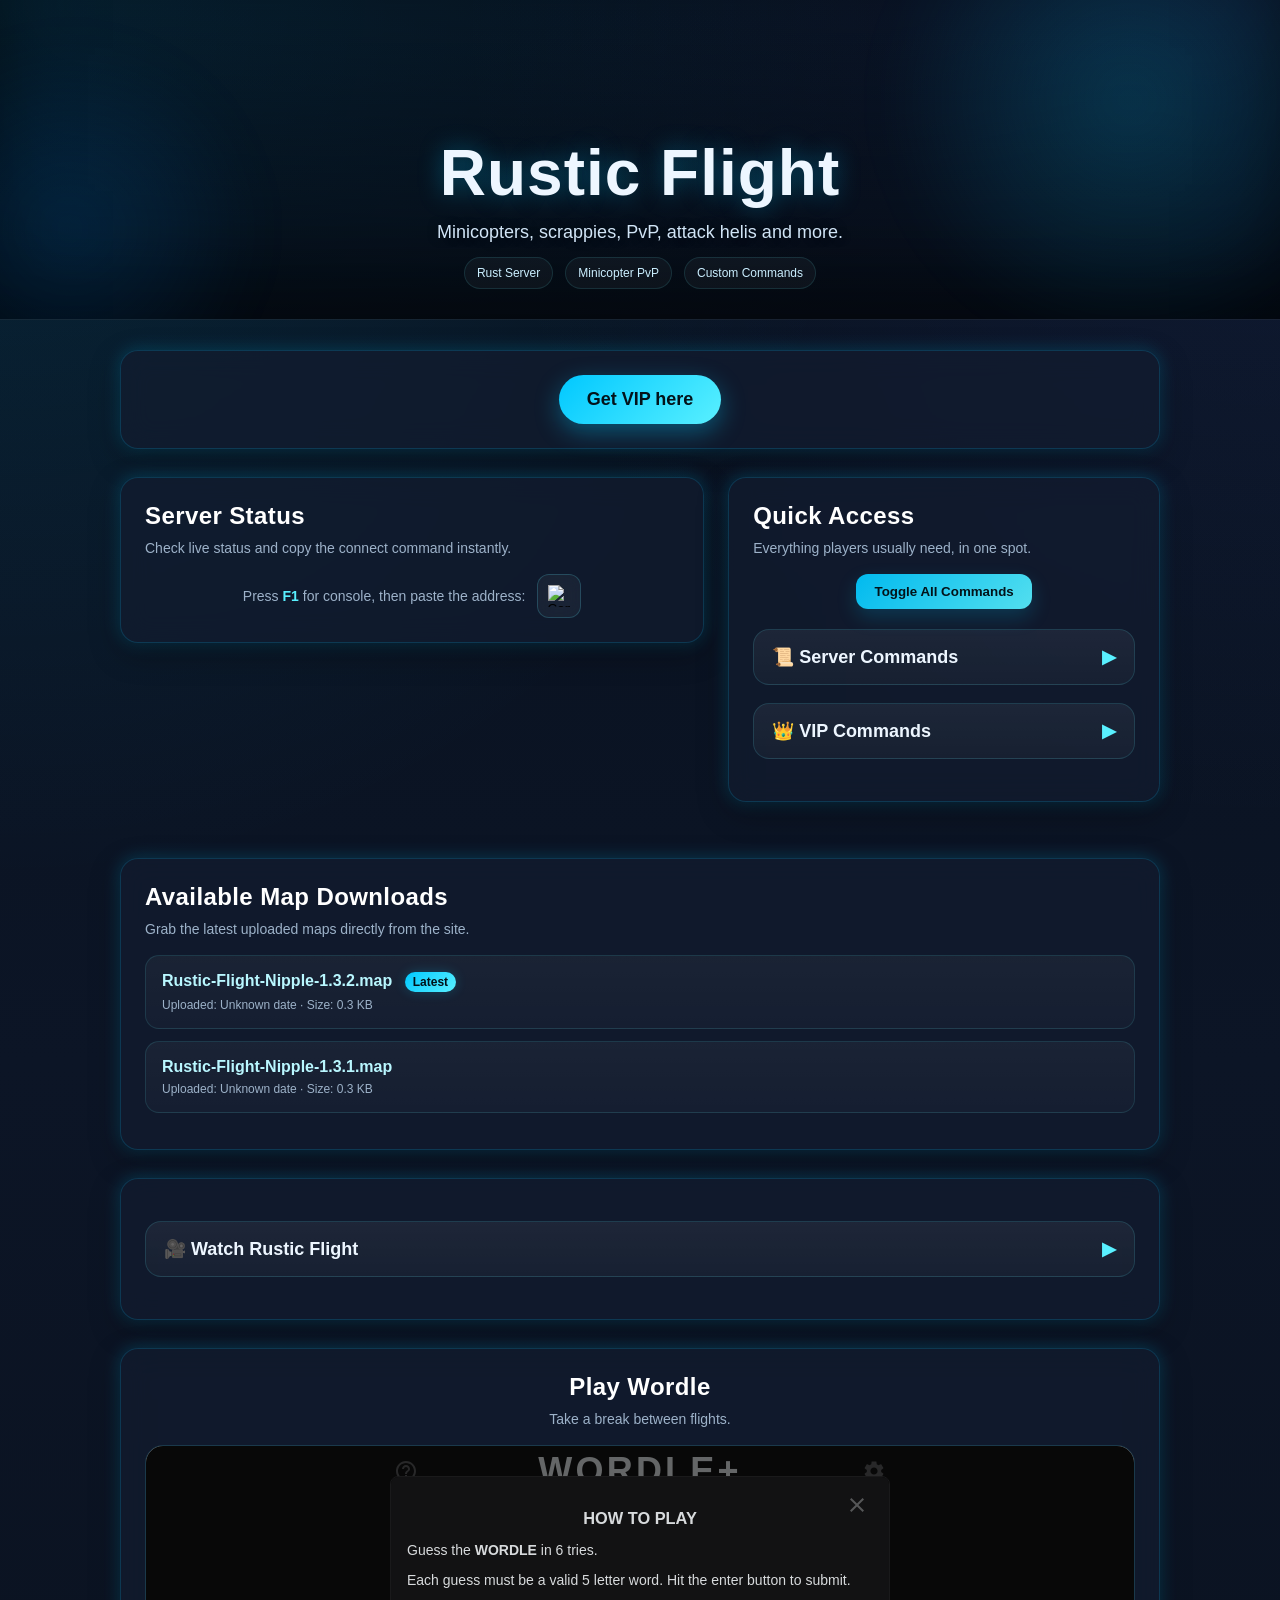
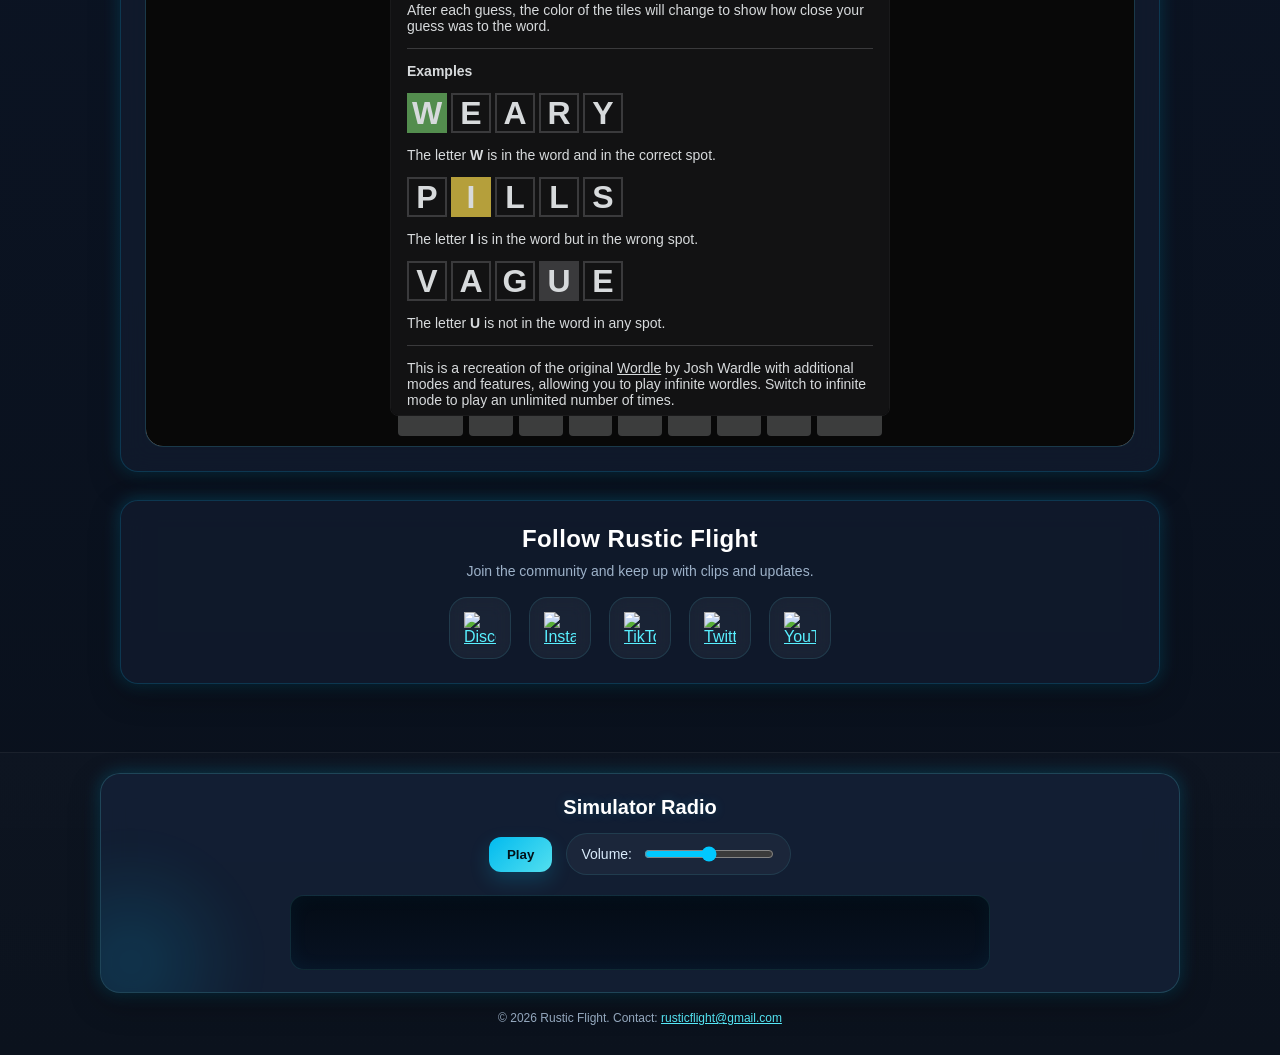
==== commit c64e6203: "Enhance styles and theming in index.html Added CSS variables for theming and improved styles for var" ====
--- a/index.html
+++ b/index.html
@@ -9,55 +9,208 @@
       box-sizing: border-box;
     }
 
+    :root {
+      --bg: #0a0f1c;
+      --bg2: #11192b;
+      --panel: rgba(18, 28, 48, 0.72);
+      --panel-strong: rgba(20, 32, 54, 0.88);
+      --border: rgba(0, 200, 255, 0.18);
+      --accent: #00c8ff;
+      --accent2: #59f0ff;
+      --text: #edf6ff;
+      --muted: #9db2c9;
+      --shadow: 0 10px 30px rgba(0, 0, 0, 0.35);
+      --glow: 0 0 18px rgba(0, 200, 255, 0.25);
+      --radius: 18px;
+    }
+
+    html {
+      scroll-behavior: smooth;
+    }
+
     body {
       margin: 0;
       font-family: "Segoe UI", sans-serif;
-      background: #1e1e1e;
-      color: #f0f0f0;
+      color: var(--text);
+      background:
+        radial-gradient(circle at top left, rgba(0, 200, 255, 0.12), transparent 30%),
+        radial-gradient(circle at top right, rgba(90, 120, 255, 0.10), transparent 28%),
+        linear-gradient(180deg, #07101d 0%, #0c1526 40%, #09101b 100%);
+      min-height: 100vh;
+      overflow-x: hidden;
+    }
+
+    body::before {
+      content: "";
+      position: fixed;
+      inset: 0;
+      pointer-events: none;
+      background:
+        linear-gradient(rgba(255,255,255,0.015) 1px, transparent 1px),
+        linear-gradient(90deg, rgba(255,255,255,0.015) 1px, transparent 1px);
+      background-size: 34px 34px;
+      opacity: 0.25;
+      z-index: 0;
+    }
+
+    a {
+      color: var(--accent2);
     }
 
     header {
       position: relative;
-      height: 240px;
-      background: url("https://i.imgur.com/AMXXDyR.png") no-repeat center center / cover;
+      height: 320px;
+      background:
+        linear-gradient(to bottom, rgba(5, 12, 22, 0.2), rgba(5, 12, 22, 0.82)),
+        url("https://i.imgur.com/AMXXDyR.png") no-repeat center center / cover;
+      display: flex;
+      align-items: end;
+      justify-content: center;
+      padding: 30px 20px;
+      overflow: hidden;
+      border-bottom: 1px solid rgba(255,255,255,0.06);
+      box-shadow: inset 0 -40px 80px rgba(0, 0, 0, 0.45);
+    }
+
+    header::before {
+      content: "";
+      position: absolute;
+      width: 500px;
+      height: 500px;
+      background: radial-gradient(circle, rgba(0,200,255,0.18) 0%, transparent 70%);
+      top: -150px;
+      right: -100px;
+      filter: blur(25px);
+      animation: floatGlow 7s ease-in-out infinite;
+    }
+
+    header::after {
+      content: "";
+      position: absolute;
+      width: 380px;
+      height: 380px;
+      background: radial-gradient(circle, rgba(0,140,255,0.14) 0%, transparent 72%);
+      left: -120px;
+      bottom: -100px;
+      filter: blur(25px);
+      animation: floatGlow 8s ease-in-out infinite reverse;
+    }
+
+    @keyframes floatGlow {
+      0%, 100% { transform: translateY(0px) translateX(0px); }
+      50% { transform: translateY(18px) translateX(10px); }
+    }
+
+    .hero {
+      position: relative;
+      z-index: 1;
+      text-align: center;
+      max-width: 900px;
+    }
+
+    .hero h1 {
+      margin: 0;
+      font-size: clamp(34px, 6vw, 64px);
+      letter-spacing: 1px;
+      text-shadow: 0 0 25px rgba(0, 200, 255, 0.35);
+    }
+
+    .hero p {
+      margin: 12px 0 0;
+      color: #d1e5f7;
+      font-size: clamp(14px, 2vw, 18px);
+      text-shadow: 0 0 10px rgba(0, 0, 0, 0.5);
     }
 
     .container {
-      max-width: 900px;
+      position: relative;
+      z-index: 1;
+      max-width: 1080px;
       margin: auto;
-      padding: 20px;
+      padding: 30px 20px 40px;
+    }
+
+    .section-card {
+      background: var(--panel);
+      backdrop-filter: blur(14px);
+      -webkit-backdrop-filter: blur(14px);
+      border: 1px solid var(--border);
+      border-radius: var(--radius);
+      box-shadow: var(--shadow), var(--glow);
+      padding: 24px;
+      margin-bottom: 28px;
+      transition: transform 0.25s ease, box-shadow 0.25s ease, border-color 0.25s ease;
+    }
+
+    .section-card:hover {
+      transform: translateY(-2px);
+      border-color: rgba(89, 240, 255, 0.3);
+      box-shadow: 0 14px 34px rgba(0,0,0,0.4), 0 0 24px rgba(0, 200, 255, 0.18);
     }
 
     .vip-banner {
       text-align: center;
-      margin: 40px auto;
     }
 
     .vip-banner a {
-      font-size: 20px;
-      font-weight: bold;
-      color: #00b3ff;
+      display: inline-block;
+      padding: 14px 28px;
+      border-radius: 999px;
       text-decoration: none;
-      transition: color 0.3s ease, text-shadow 0.3s ease;
+      font-size: 18px;
+      font-weight: 700;
+      color: #03131a;
+      background: linear-gradient(135deg, var(--accent), var(--accent2));
+      box-shadow: 0 8px 24px rgba(0, 200, 255, 0.35);
+      transition: transform 0.25s ease, box-shadow 0.25s ease, filter 0.25s ease;
     }
 
     .vip-banner a:hover {
-      color: #00e6ff;
-      text-shadow: 0 0 8px #00b3ff;
+      transform: translateY(-2px) scale(1.02);
+      box-shadow: 0 12px 30px rgba(0, 200, 255, 0.45);
+      filter: brightness(1.06);
+    }
+
+    .grid-2 {
+      display: grid;
+      grid-template-columns: 1.15fr 0.85fr;
+      gap: 24px;
+      align-items: start;
+      margin-bottom: 28px;
+    }
+
+    .section-title {
+      margin: 0 0 16px;
+      font-size: 24px;
+      color: #ffffff;
+      letter-spacing: 0.4px;
+    }
+
+    .section-subtitle {
+      margin: -6px 0 18px;
+      color: var(--muted);
+      font-size: 14px;
     }
 
     .server-status {
-      background: #2b2b2b;
-      padding: 20px;
-      text-align: center;
-      border-radius: 8px;
-      margin: 40px 0;
-      transition: filter 0.3s ease;
-      border-left: 4px solid #00b3ff;
-    }
-
-    .server-status:hover {
-      filter: drop-shadow(0 0 6px #00b3ff);
+      position: relative;
+      overflow: hidden;
+    }
+
+    .server-status::before {
+      content: "";
+      position: absolute;
+      inset: 0;
+      background: linear-gradient(120deg, transparent 0%, rgba(255,255,255,0.04) 50%, transparent 100%);
+      transform: translateX(-100%);
+      animation: shimmer 6s infinite;
+      pointer-events: none;
+    }
+
+    @keyframes shimmer {
+      0% { transform: translateX(-100%); }
+      25% { transform: translateX(100%); }
+      100% { transform: translateX(100%); }
     }
 
     .server-status a[data-tsarvarserverid] {
@@ -65,57 +218,57 @@
     }
 
     .server-status .tsarvar-widget {
-      color: #ddd;
       font-size: 16px;
-      margin-bottom: 10px;
+      color: #dcecff;
+      margin-bottom: 14px;
     }
 
     .server-status .tsarvar-widget .status-online {
-      color: #00ff00;
-      font-weight: bold;
+      color: #63ff9d;
+      font-weight: 700;
+      text-shadow: 0 0 10px rgba(99,255,157,0.3);
     }
 
     .server-status .tsarvar-widget .status-offline {
-      color: #ff0000;
-      font-weight: bold;
+      color: #ff6b6b;
+      font-weight: 700;
     }
 
     .connect-instructions {
       display: flex;
       align-items: center;
       justify-content: center;
-      gap: 10px;
+      gap: 12px;
+      flex-wrap: wrap;
+      color: var(--muted);
       font-size: 14px;
-      color: #ddd;
-      flex-wrap: wrap;
       margin-top: 12px;
     }
 
-    .connect-instructions span {
-      white-space: nowrap;
-    }
-
     .connect-instructions strong {
-      color: #00b3ff;
+      color: var(--accent2);
     }
 
     .copy-button {
-      background: none;
-      border: none;
+      border: 1px solid rgba(89, 240, 255, 0.2);
+      background: rgba(255,255,255,0.04);
+      backdrop-filter: blur(10px);
+      padding: 10px;
+      border-radius: 12px;
       cursor: pointer;
-      transition: transform 0.3s ease, filter 0.3s ease;
-      padding: 0;
+      transition: transform 0.2s ease, background 0.2s ease, box-shadow 0.25s ease;
+    }
+
+    .copy-button:hover {
+      transform: scale(1.08);
+      background: rgba(255,255,255,0.08);
+      box-shadow: 0 0 18px rgba(0,200,255,0.2);
     }
 
     .copy-button img {
-      width: 20px;
-      height: 20px;
+      width: 22px;
+      height: 22px;
       display: block;
-    }
-
-    .copy-button:hover {
-      transform: scale(1.2);
-      filter: drop-shadow(0 0 6px #00b3ff);
     }
 
     .toggle-all {
@@ -126,52 +279,56 @@
     .toggle-all button,
     .tiktok-nav button,
     .radio-controls button {
-      background-color: #00b3ff;
+      background: linear-gradient(135deg, rgba(0,200,255,0.92), rgba(89,240,255,0.92));
+      color: #03131a;
       border: none;
-      color: #111;
-      padding: 8px 16px;
-      border-radius: 6px;
-      font-weight: bold;
+      padding: 10px 18px;
+      border-radius: 12px;
+      font-weight: 700;
       cursor: pointer;
-      transition: transform 0.2s ease, filter 0.3s ease;
+      transition: transform 0.2s ease, box-shadow 0.25s ease, filter 0.25s ease;
+      box-shadow: 0 8px 20px rgba(0,200,255,0.18);
     }
 
     .toggle-all button:hover,
     .tiktok-nav button:hover,
     .radio-controls button:hover {
-      transform: translateY(-1px);
-      filter: drop-shadow(0 0 6px #00b3ff);
+      transform: translateY(-2px);
+      box-shadow: 0 12px 28px rgba(0,200,255,0.28);
+      filter: brightness(1.05);
     }
 
     .dropdown {
-      margin: 30px auto;
-      max-width: 900px;
+      margin: 18px 0;
     }
 
     .dropdown-toggle {
       width: 100%;
-      background-color: #2b2b2b;
-      color: #f0f0f0;
-      padding: 12px 20px;
+      background: linear-gradient(180deg, rgba(255,255,255,0.06), rgba(255,255,255,0.03));
+      color: var(--text);
+      border: 1px solid rgba(89, 240, 255, 0.14);
+      padding: 16px 18px;
+      border-radius: 16px;
       cursor: pointer;
       font-size: 18px;
-      border-radius: 6px;
-      border: none;
+      font-weight: 600;
       display: flex;
       justify-content: space-between;
       align-items: center;
-      transition: background-color 0.3s ease;
       text-align: left;
+      transition: background 0.25s ease, transform 0.2s ease, box-shadow 0.25s ease;
     }
 
     .dropdown-toggle:hover {
-      background-color: #333;
+      background: linear-gradient(180deg, rgba(255,255,255,0.09), rgba(255,255,255,0.04));
+      transform: translateY(-1px);
+      box-shadow: 0 0 20px rgba(0,200,255,0.08);
     }
 
     .dropdown .arrow {
       transition: transform 0.3s ease;
       margin-left: 12px;
-      flex-shrink: 0;
+      color: var(--accent2);
     }
 
     .dropdown.open .arrow {
@@ -181,29 +338,32 @@
     .dropdown-content {
       max-height: 0;
       overflow: hidden;
-      transition: max-height 0.4s ease, padding 0.4s ease;
-      background-color: #1e1e1e;
-      padding: 0 20px;
-      border-left: 4px solid #00b3ff;
-      border-radius: 0 0 6px 6px;
+      transition: max-height 0.45s ease, padding 0.45s ease, margin-top 0.45s ease;
+      padding: 0 18px;
+      margin-top: 0;
     }
 
     .dropdown.open .dropdown-content {
       max-height: 1200px;
-      padding-top: 10px;
-      padding-bottom: 10px;
+      padding: 18px;
+      margin-top: 12px;
+      border-radius: 16px;
+      background: rgba(4, 12, 24, 0.52);
+      border: 1px solid rgba(89, 240, 255, 0.12);
     }
 
     .dropdown-content pre {
+      margin: 0;
       white-space: pre-wrap;
-      color: #ddd;
+      line-height: 1.75;
       font-size: 14px;
-      line-height: 1.5;
-      margin: 0;
+      color: #dcecff;
+      font-family: Consolas, monospace;
     }
 
     h2 {
-      margin-top: 40px;
+      margin: 0 0 12px;
+      font-size: 28px;
     }
 
     ul {
@@ -213,23 +373,26 @@
     }
 
     li {
-      background: #2b2b2b;
-      margin: 10px 0;
-      padding: 15px;
-      border-left: 4px solid #00b3ff;
-      border-radius: 4px;
-      transition: filter 0.3s ease;
+      background: linear-gradient(180deg, rgba(255,255,255,0.045), rgba(255,255,255,0.025));
+      margin: 12px 0;
+      padding: 16px;
+      border-radius: 14px;
+      border: 1px solid rgba(89, 240, 255, 0.12);
+      transition: transform 0.22s ease, box-shadow 0.25s ease, border-color 0.25s ease;
     }
 
     li:hover {
-      filter: drop-shadow(0 0 6px #00b3ff);
+      transform: translateY(-2px);
+      border-color: rgba(89,240,255,0.26);
+      box-shadow: 0 0 20px rgba(0,200,255,0.08);
     }
 
     .file-link {
-      color: #00b3ff;
-      font-weight: bold;
+      color: #b9f7ff;
+      font-weight: 700;
       text-decoration: none;
       word-break: break-word;
+      font-size: 16px;
     }
 
     .file-link:hover {
@@ -238,195 +401,307 @@
 
     .file-meta {
       font-size: 12px;
-      color: #aaa;
+      color: var(--muted);
       margin-top: 6px;
     }
 
     .latest-badge {
       display: inline-block;
-      background: #00b3ff;
-      color: #111;
+      background: linear-gradient(135deg, var(--accent), var(--accent2));
+      color: #021118;
       font-size: 12px;
       margin-left: 8px;
-      padding: 2px 6px;
-      border-radius: 3px;
-      font-weight: bold;
+      padding: 3px 8px;
+      border-radius: 999px;
+      font-weight: 800;
       vertical-align: middle;
+      box-shadow: 0 0 12px rgba(0,200,255,0.22);
     }
 
     .tiktok-nav {
       text-align: center;
-      margin-bottom: 10px;
+      margin-bottom: 14px;
     }
 
     #tiktok-container {
       display: flex;
       justify-content: center;
-      margin-top: 20px;
+      margin-top: 12px;
       min-height: 400px;
+    }
+
+    .wordle-frame {
+      overflow: hidden;
+      border-radius: 18px;
+      border: 1px solid rgba(89, 240, 255, 0.15);
+      box-shadow: inset 0 0 0 1px rgba(255,255,255,0.02);
+    }
+
+    iframe {
+      display: block;
+      width: 100%;
+      border: none;
+      background: #fff;
     }
 
     .social-icons {
       display: flex;
       justify-content: center;
       flex-wrap: wrap;
-      gap: 20px;
-      margin: 30px 0;
+      gap: 18px;
+      margin-top: 8px;
+    }
+
+    .social-icons a {
+      display: inline-flex;
+      align-items: center;
+      justify-content: center;
+      width: 62px;
+      height: 62px;
+      border-radius: 18px;
+      background: rgba(255,255,255,0.04);
+      border: 1px solid rgba(89, 240, 255, 0.12);
+      backdrop-filter: blur(10px);
+      transition: transform 0.22s ease, box-shadow 0.25s ease, border-color 0.25s ease, background 0.25s ease;
+    }
+
+    .social-icons a:hover {
+      transform: translateY(-3px) scale(1.04);
+      background: rgba(255,255,255,0.07);
+      border-color: rgba(89, 240, 255, 0.28);
+      box-shadow: 0 0 20px rgba(0,200,255,0.12);
     }
 
     .social-icons a img {
-      height: 40px;
-      transition: transform 0.3s ease, filter 0.3s ease;
-    }
-
-    .social-icons a img:hover {
-      transform: scale(1.1);
-      filter: drop-shadow(0 0 6px #00b3ff);
+      height: 32px;
+      width: 32px;
+      object-fit: contain;
     }
 
     footer {
+      position: relative;
+      z-index: 1;
       text-align: center;
       font-size: 12px;
-      padding: 20px;
-      color: #777;
-      border-top: 1px solid #333;
+      padding: 20px 20px 30px;
+      color: #8ea6c0;
+      border-top: 1px solid rgba(255,255,255,0.06);
+      background: linear-gradient(180deg, rgba(255,255,255,0.02), rgba(255,255,255,0.01));
     }
 
     .radio-player {
-      background: #2b2b2b;
-      color: #f0f0f0;
-      padding: 15px;
-      border: 4px solid #00b3ff;
-      box-shadow: 0 4px 8px rgba(0, 0, 0, 0.5);
+      background: var(--panel-strong);
+      backdrop-filter: blur(14px);
+      border: 1px solid rgba(89, 240, 255, 0.18);
+      box-shadow: var(--shadow), var(--glow);
+      color: var(--text);
+      padding: 22px;
       display: flex;
       flex-direction: column;
       align-items: center;
-      gap: 10px;
-      max-width: 900px;
-      margin: 0 auto 20px auto;
-      border-radius: 8px;
+      gap: 14px;
+      max-width: 1080px;
+      margin: 0 auto 18px auto;
+      border-radius: 20px;
+      position: relative;
+      overflow: hidden;
+    }
+
+    .radio-player::before {
+      content: "";
+      position: absolute;
+      inset: auto auto -90px -90px;
+      width: 240px;
+      height: 240px;
+      background: radial-gradient(circle, rgba(0,200,255,0.14) 0%, transparent 70%);
+      filter: blur(18px);
+      pointer-events: none;
     }
 
     .radio-player h3 {
       margin: 0;
-      font-size: 16px;
-      color: #00b3ff;
+      font-size: 20px;
+      color: #ffffff;
+      text-shadow: 0 0 12px rgba(0,200,255,0.18);
     }
 
     .radio-player audio {
       width: 100%;
-      max-width: 250px;
+      max-width: 280px;
       margin: 0;
+      filter: drop-shadow(0 2px 8px rgba(0,0,0,0.35));
     }
 
     .radio-controls {
       display: flex;
       align-items: center;
+      justify-content: center;
+      gap: 14px;
+      flex-wrap: wrap;
+    }
+
+    .volume-control {
+      display: flex;
+      align-items: center;
+      gap: 10px;
+      background: rgba(255,255,255,0.04);
+      padding: 10px 14px;
+      border-radius: 999px;
+      border: 1px solid rgba(89,240,255,0.1);
+    }
+
+    .volume-control span {
+      font-size: 14px;
+      color: #d9ebfb;
+    }
+
+    .volume-control input {
+      width: 130px;
+      accent-color: var(--accent);
+    }
+
+    .visualizer {
+      width: 100%;
+      max-width: 700px;
+      height: 75px;
+      display: block;
+      margin-top: 6px;
+      border-radius: 14px;
+      background: linear-gradient(180deg, rgba(4,11,20,0.95), rgba(8,18,34,0.95));
+      border: 1px solid rgba(89,240,255,0.12);
+      box-shadow: inset 0 0 20px rgba(0,200,255,0.05);
+    }
+
+    .footer-links {
+      margin-top: 8px;
+      color: var(--muted);
+    }
+
+    .badge-row {
+      display: flex;
       gap: 12px;
       flex-wrap: wrap;
       justify-content: center;
-    }
-
-    .volume-control {
-      display: flex;
-      align-items: center;
-    }
-
-    .volume-control span {
-      font-size: 14px;
-      color: #ddd;
-    }
-
-    .volume-control input {
-      width: 120px;
-      margin-left: 10px;
-      accent-color: #00b3ff;
-    }
-
-    .visualizer {
-      width: 80%;
-      max-width: 600px;
-      height: 60px;
-      display: block;
-      margin-top: 15px;
-      border-radius: 4px;
-      background: #1e1e1e;
-      border: 1px solid #00b3ff;
-    }
-
-    iframe {
-      border: none;
-      border-radius: 8px;
-      background: #fff;
+      margin-top: 14px;
+    }
+
+    .mini-badge {
+      font-size: 12px;
+      padding: 8px 12px;
+      border-radius: 999px;
+      background: rgba(255,255,255,0.04);
+      border: 1px solid rgba(89,240,255,0.12);
+      color: #cbefff;
+    }
+
+    @media (max-width: 900px) {
+      .grid-2 {
+        grid-template-columns: 1fr;
+      }
     }
 
     @media (max-width: 600px) {
+      header {
+        height: 280px;
+      }
+
+      .container {
+        padding: 22px 14px 32px;
+      }
+
+      .section-card {
+        padding: 18px;
+        border-radius: 16px;
+      }
+
       .dropdown-toggle {
         font-size: 16px;
+        padding: 14px 16px;
       }
 
       .connect-instructions {
         flex-direction: column;
       }
 
+      .social-icons a {
+        width: 56px;
+        height: 56px;
+      }
+
       .visualizer {
-        width: 100%;
+        height: 68px;
       }
     }
   </style>
 </head>
 <body>
-  <header></header>
+  <header>
+    <div class="hero">
+      <h1>Rustic Flight</h1>
+      <p>Minicopters, scrappies, PvP, attack helis and more.</p>
+      <div class="badge-row">
+        <span class="mini-badge">Rust Server</span>
+        <span class="mini-badge">Minicopter PvP</span>
+        <span class="mini-badge">Custom Commands</span>
+      </div>
+    </div>
+  </header>
 
   <div class="container">
-    <div class="vip-banner">
+    <div class="section-card vip-banner">
       <a href="https://rustic-flight-training.tebex.io/package/4097649" target="_blank" rel="noopener noreferrer">
         Get VIP here
       </a>
     </div>
 
-    <div class="server-status">
-      <h3>Server Status</h3>
-
-      <a
-        href="https://tsarvar.com/servers/rust/45.43.163.77:28023"
-        data-tsarvarServerId="514115"
-      >
-        Server Rustic Flight - Minicopter|PvP|Attackheli|Scrappy
-      </a>
-
-      <script src="https://widget.tsarvar.com/load.js?v=2" charset="utf-8"></script>
-      <script>
-        (function (k) {
-          (window[k] || (window[k] = [])).push({
-            element: '*[data-tsarvarServerId="514115"]',
-            serverId: 514115,
-            serverIp: "45.43.163.77",
-            serverPort: 28023,
-            color: "#11111a"
-          });
-        })("TsarvarWidgetQueue");
-      </script>
-
-      <div class="connect-instructions">
-        <span>Press <strong>F1</strong> for console, click to copy address:</span>
-        <button class="copy-button" type="button" onclick="copyServerAddress()" aria-label="Copy server address">
-          <img src="https://img.icons8.com/?size=50&id=cvB6JC7HJn9v&format=gif" alt="Copy Address" />
-        </button>
+    <div class="grid-2">
+      <div class="section-card server-status">
+        <h2 class="section-title">Server Status</h2>
+        <p class="section-subtitle">Check live status and copy the connect command instantly.</p>
+
+        <a
+          href="https://tsarvar.com/servers/rust/45.43.163.77:28023"
+          data-tsarvarServerId="514115"
+        >
+          Server Rustic Flight - Minicopter|PvP|Attackheli|Scrappy
+        </a>
+
+        <script src="https://widget.tsarvar.com/load.js?v=2" charset="utf-8"></script>
+        <script>
+          (function (k) {
+            (window[k] || (window[k] = [])).push({
+              element: '*[data-tsarvarServerId="514115"]',
+              serverId: 514115,
+              serverIp: "45.43.163.77",
+              serverPort: 28023,
+              color: "#11111a"
+            });
+          })("TsarvarWidgetQueue");
+        </script>
+
+        <div class="connect-instructions">
+          <span>Press <strong>F1</strong> for console, then paste the address:</span>
+          <button class="copy-button" type="button" onclick="copyServerAddress()" aria-label="Copy server address">
+            <img src="https://img.icons8.com/?size=50&id=cvB6JC7HJn9v&format=gif" alt="Copy Address" />
+          </button>
+        </div>
       </div>
-    </div>
-
-    <div class="toggle-all">
-      <button type="button" onclick="toggleAllDropdowns()">Toggle All Commands</button>
-    </div>
-
-    <div class="dropdown">
-      <button class="dropdown-toggle" type="button" onclick="toggleDropdown(this.parentElement)">
-        <span>📜 Server Commands</span>
-        <span class="arrow">▶</span>
-      </button>
-      <div class="dropdown-content">
-        <pre>
+
+      <div class="section-card">
+        <h2 class="section-title">Quick Access</h2>
+        <p class="section-subtitle">Everything players usually need, in one spot.</p>
+
+        <div class="toggle-all">
+          <button type="button" onclick="toggleAllDropdowns()">Toggle All Commands</button>
+        </div>
+
+        <div class="dropdown">
+          <button class="dropdown-toggle" type="button" onclick="toggleDropdown(this.parentElement)">
+            <span>📜 Server Commands</span>
+            <span class="arrow">▶</span>
+          </button>
+          <div class="dropdown-content">
+            <pre>
 /lobby - Teleports you back to lobby
 /mini, /mymini
 /nomini - Despawns any type of helicopter
@@ -445,17 +720,17 @@
 
 Press R - Repair vehicle
 Press E - Show tracker
-        </pre>
-      </div>
-    </div>
-
-    <div class="dropdown">
-      <button class="dropdown-toggle" type="button" onclick="toggleDropdown(this.parentElement)">
-        <span>👑 VIP Commands</span>
-        <span class="arrow">▶</span>
-      </button>
-      <div class="dropdown-content">
-        <pre>
+            </pre>
+          </div>
+        </div>
+
+        <div class="dropdown">
+          <button class="dropdown-toggle" type="button" onclick="toggleDropdown(this.parentElement)">
+            <span>👑 VIP Commands</span>
+            <span class="arrow">▶</span>
+          </button>
+          <div class="dropdown-content">
+            <pre>
 /ch47 - Chinook
 /spawn fighterbus - Custom plane
 /skins or /sb - Modify skins
@@ -471,48 +746,65 @@
 /trains /notrains
 /workcart /noworkcart
 /rhib /rowboat
-        </pre>
+            </pre>
+          </div>
+        </div>
       </div>
     </div>
 
-    <h2>Available Map Downloads</h2>
-    <ul id="file-list">
-      <li>Loading maps...</li>
-    </ul>
-
-    <div class="dropdown">
-      <button class="dropdown-toggle" type="button" onclick="toggleDropdown(this.parentElement)">
-        <span>🎥 Watch Rustic Flight</span>
-        <span class="arrow">▶</span>
-      </button>
-      <div class="dropdown-content">
-        <div class="tiktok-nav">
-          <button type="button" onclick="prevTikTok(event)">⏮ Prev</button>
-          <button type="button" onclick="nextTikTok(event)">Next ⏭</button>
+    <div class="section-card">
+      <h2 class="section-title">Available Map Downloads</h2>
+      <p class="section-subtitle">Grab the latest uploaded maps directly from the site.</p>
+      <ul id="file-list">
+        <li>Loading maps...</li>
+      </ul>
+    </div>
+
+    <div class="section-card">
+      <div class="dropdown">
+        <button class="dropdown-toggle" type="button" onclick="toggleDropdown(this.parentElement)">
+          <span>🎥 Watch Rustic Flight</span>
+          <span class="arrow">▶</span>
+        </button>
+        <div class="dropdown-content">
+          <div class="tiktok-nav">
+            <button type="button" onclick="prevTikTok(event)">⏮ Prev</button>
+            <button type="button" onclick="nextTikTok(event)">Next ⏭</button>
+          </div>
+          <div id="tiktok-container"></div>
         </div>
-        <div id="tiktok-container"></div>
       </div>
     </div>
 
-    <h2 style="text-align: center;">Play Wordle</h2>
-    <iframe src="wordle/index.html" width="100%" height="600" title="Wordle Game"></iframe>
-
-    <div class="social-icons">
-      <a href="https://discord.gg/cmTVfv644p" target="_blank" rel="noopener noreferrer">
-        <img src="https://i.imgur.com/UGtiO9Q.png" alt="Discord" />
-      </a>
-      <a href="https://www.instagram.com/rustic.flight/" target="_blank" rel="noopener noreferrer">
-        <img src="https://i.imgur.com/xPou0lt.png" alt="Instagram" />
-      </a>
-      <a href="https://www.tiktok.com/@rustic.flight" target="_blank" rel="noopener noreferrer">
-        <img src="https://i.imgur.com/qgP33oz.png" alt="TikTok" />
-      </a>
-      <a href="https://x.com/RusticFlight" target="_blank" rel="noopener noreferrer">
-        <img src="https://i.imgur.com/5KTeOdy.png" alt="Twitter" />
-      </a>
-      <a href="https://www.youtube.com/@Rustic-Flight" target="_blank" rel="noopener noreferrer">
-        <img src="https://i.imgur.com/9qm6UnN.png" alt="YouTube" />
-      </a>
+    <div class="section-card">
+      <h2 class="section-title" style="text-align:center;">Play Wordle</h2>
+      <p class="section-subtitle" style="text-align:center;">Take a break between flights.</p>
+      <div class="wordle-frame">
+        <iframe src="wordle/index.html" height="600" title="Wordle Game"></iframe>
+      </div>
+    </div>
+
+    <div class="section-card">
+      <h2 class="section-title" style="text-align:center;">Follow Rustic Flight</h2>
+      <p class="section-subtitle" style="text-align:center;">Join the community and keep up with clips and updates.</p>
+
+      <div class="social-icons">
+        <a href="https://discord.gg/cmTVfv644p" target="_blank" rel="noopener noreferrer">
+          <img src="https://i.imgur.com/UGtiO9Q.png" alt="Discord" />
+        </a>
+        <a href="https://www.instagram.com/rustic.flight/" target="_blank" rel="noopener noreferrer">
+          <img src="https://i.imgur.com/xPou0lt.png" alt="Instagram" />
+        </a>
+        <a href="https://www.tiktok.com/@rustic.flight" target="_blank" rel="noopener noreferrer">
+          <img src="https://i.imgur.com/qgP33oz.png" alt="TikTok" />
+        </a>
+        <a href="https://x.com/RusticFlight" target="_blank" rel="noopener noreferrer">
+          <img src="https://i.imgur.com/5KTeOdy.png" alt="Twitter" />
+        </a>
+        <a href="https://www.youtube.com/@Rustic-Flight" target="_blank" rel="noopener noreferrer">
+          <img src="https://i.imgur.com/9qm6UnN.png" alt="YouTube" />
+        </a>
+      </div>
     </div>
   </div>
 
@@ -532,8 +824,10 @@
       <canvas id="visualizer" class="visualizer"></canvas>
     </div>
 
-    © 2026 Rustic Flight. Contact:
-    <a href="mailto:rusticflight@gmail.com">rusticflight@gmail.com</a>
+    <div class="footer-links">
+      © 2026 Rustic Flight. Contact:
+      <a href="mailto:rusticflight@gmail.com">rusticflight@gmail.com</a>
+    </div>
   </footer>
 
   <script>
@@ -604,15 +898,13 @@
       `;
 
       const existingScript = document.querySelector('script[src="https://www.tiktok.com/embed.js"]');
-      if (existingScript) {
-        existingScript.remove();
-      }
+      if (existingScript) existingScript.remove();
 
       const script = document.createElement("script");
       script.src = "https://www.tiktok.com/embed.js";
       script.async = true;
       script.onerror = () => {
-        container.innerHTML = "<p style='color:#aaa;'>Failed to load TikTok embed.</p>";
+        container.innerHTML = "<p style='color:#9db2c9;'>Failed to load TikTok embed.</p>";
       };
       document.body.appendChild(script);
     }
@@ -670,9 +962,7 @@
 
     fetch("files.json")
       .then(res => {
-        if (!res.ok) {
-          throw new Error("Failed to fetch files.json");
-        }
+        if (!res.ok) throw new Error("Failed to fetch files.json");
         return res.json();
       })
       .then(async files => {
@@ -761,16 +1051,21 @@
       animationFrameId = requestAnimationFrame(drawVisualizer);
       analyser.getByteFrequencyData(dataArray);
 
-      ctx.fillStyle = "#1e1e1e";
-      ctx.fillRect(0, 0, canvas.width, canvas.height);
+      ctx.clearRect(0, 0, canvas.width, canvas.height);
 
       const barWidth = (canvas.width / dataArray.length) * 1.5;
       let x = 0;
 
       for (let i = 0; i < dataArray.length; i++) {
-        const barHeight = (dataArray[i] / 255) * canvas.height * 0.9;
-        ctx.fillStyle = "#00b3ff";
-        ctx.fillRect(x, canvas.height - barHeight, barWidth - 1, barHeight);
+        const barHeight = (dataArray[i] / 255) * canvas.height * 0.88;
+
+        const gradient = ctx.createLinearGradient(0, canvas.height - barHeight, 0, canvas.height);
+        gradient.addColorStop(0, "#59f0ff");
+        gradient.addColorStop(1, "#00c8ff");
+
+        ctx.fillStyle = gradient;
+        ctx.fillRect(x, canvas.height - barHeight, barWidth - 2, barHeight);
+
         x += barWidth;
       }
     }
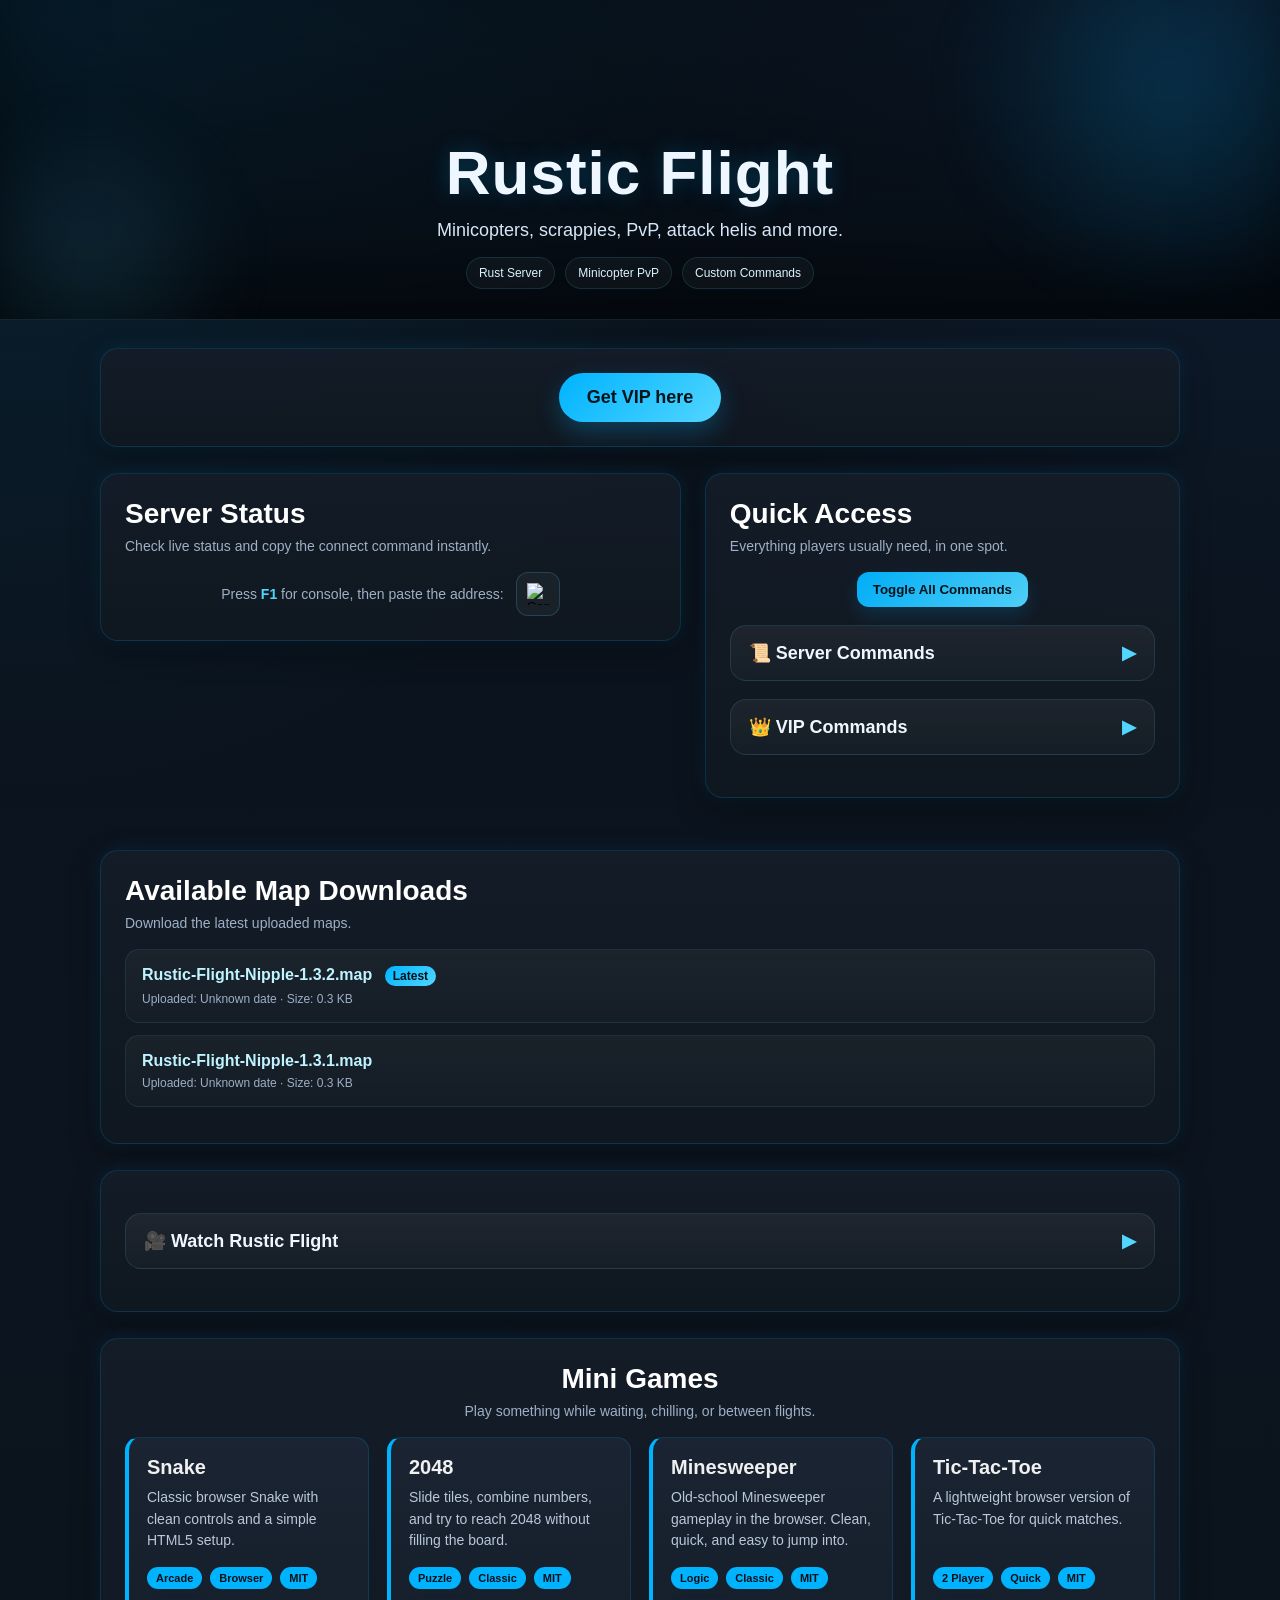
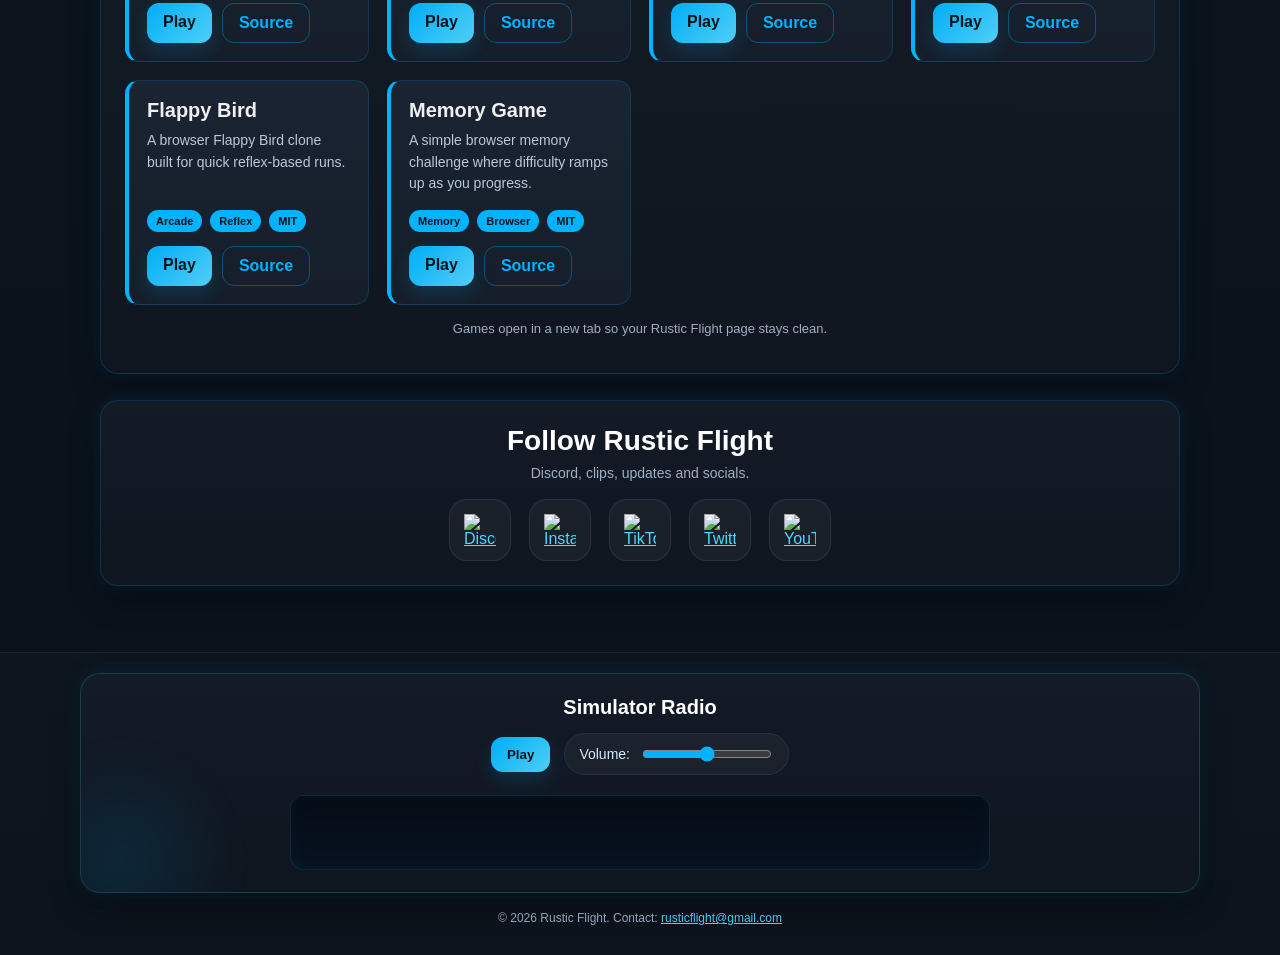
==== commit af53e5f9: "Revamp styles and add mini games section Updated color variables and gradients for improved aestheti" ====
--- a/index.html
+++ b/index.html
@@ -10,18 +10,21 @@
     }
 
     :root {
-      --bg: #0a0f1c;
-      --bg2: #11192b;
-      --panel: rgba(18, 28, 48, 0.72);
-      --panel-strong: rgba(20, 32, 54, 0.88);
-      --border: rgba(0, 200, 255, 0.18);
-      --accent: #00c8ff;
-      --accent2: #59f0ff;
-      --text: #edf6ff;
-      --muted: #9db2c9;
-      --shadow: 0 10px 30px rgba(0, 0, 0, 0.35);
-      --glow: 0 0 18px rgba(0, 200, 255, 0.25);
+      --bg: #0a0f17;
+      --bg2: #111827;
+      --panel: #141c28;
+      --panel-2: #1a2534;
+      --panel-3: #101720;
+      --border: rgba(0, 179, 255, 0.16);
+      --border-strong: rgba(0, 179, 255, 0.3);
+      --accent: #00b3ff;
+      --accent-2: #52d6ff;
+      --text: #eef6ff;
+      --muted: #9db0c6;
+      --shadow: 0 12px 30px rgba(0, 0, 0, 0.35);
+      --glow: 0 0 18px rgba(0, 179, 255, 0.12);
       --radius: 18px;
+      --radius-sm: 12px;
     }
 
     html {
@@ -33,9 +36,9 @@
       font-family: "Segoe UI", sans-serif;
       color: var(--text);
       background:
-        radial-gradient(circle at top left, rgba(0, 200, 255, 0.12), transparent 30%),
-        radial-gradient(circle at top right, rgba(90, 120, 255, 0.10), transparent 28%),
-        linear-gradient(180deg, #07101d 0%, #0c1526 40%, #09101b 100%);
+        radial-gradient(circle at top left, rgba(0, 179, 255, 0.10), transparent 28%),
+        radial-gradient(circle at top right, rgba(66, 133, 244, 0.10), transparent 24%),
+        linear-gradient(180deg, #08111a 0%, #0c141f 40%, #09111a 100%);
       min-height: 100vh;
       overflow-x: hidden;
     }
@@ -48,57 +51,53 @@
       background:
         linear-gradient(rgba(255,255,255,0.015) 1px, transparent 1px),
         linear-gradient(90deg, rgba(255,255,255,0.015) 1px, transparent 1px);
-      background-size: 34px 34px;
-      opacity: 0.25;
+      background-size: 36px 36px;
+      opacity: 0.18;
       z-index: 0;
     }
 
     a {
-      color: var(--accent2);
+      color: var(--accent-2);
     }
 
     header {
       position: relative;
       height: 320px;
       background:
-        linear-gradient(to bottom, rgba(5, 12, 22, 0.2), rgba(5, 12, 22, 0.82)),
+        linear-gradient(to bottom, rgba(5, 11, 18, 0.22), rgba(5, 11, 18, 0.86)),
         url("https://i.imgur.com/AMXXDyR.png") no-repeat center center / cover;
       display: flex;
       align-items: end;
       justify-content: center;
       padding: 30px 20px;
+      border-bottom: 1px solid rgba(255,255,255,0.06);
+      box-shadow: inset 0 -40px 80px rgba(0, 0, 0, 0.4);
       overflow: hidden;
-      border-bottom: 1px solid rgba(255,255,255,0.06);
-      box-shadow: inset 0 -40px 80px rgba(0, 0, 0, 0.45);
-    }
-
-    header::before {
-      content: "";
-      position: absolute;
-      width: 500px;
-      height: 500px;
-      background: radial-gradient(circle, rgba(0,200,255,0.18) 0%, transparent 70%);
-      top: -150px;
-      right: -100px;
-      filter: blur(25px);
-      animation: floatGlow 7s ease-in-out infinite;
-    }
-
+    }
+
+    header::before,
     header::after {
       content: "";
       position: absolute;
-      width: 380px;
-      height: 380px;
-      background: radial-gradient(circle, rgba(0,140,255,0.14) 0%, transparent 72%);
-      left: -120px;
-      bottom: -100px;
-      filter: blur(25px);
-      animation: floatGlow 8s ease-in-out infinite reverse;
-    }
-
-    @keyframes floatGlow {
-      0%, 100% { transform: translateY(0px) translateX(0px); }
-      50% { transform: translateY(18px) translateX(10px); }
+      border-radius: 50%;
+      filter: blur(30px);
+      pointer-events: none;
+    }
+
+    header::before {
+      width: 420px;
+      height: 420px;
+      right: -100px;
+      top: -120px;
+      background: radial-gradient(circle, rgba(0, 179, 255, 0.18) 0%, transparent 72%);
+    }
+
+    header::after {
+      width: 300px;
+      height: 300px;
+      left: -60px;
+      bottom: -90px;
+      background: radial-gradient(circle, rgba(82, 214, 255, 0.12) 0%, transparent 72%);
     }
 
     .hero {
@@ -110,42 +109,69 @@
 
     .hero h1 {
       margin: 0;
-      font-size: clamp(34px, 6vw, 64px);
+      font-size: clamp(34px, 6vw, 62px);
       letter-spacing: 1px;
-      text-shadow: 0 0 25px rgba(0, 200, 255, 0.35);
+      text-shadow: 0 0 22px rgba(0, 179, 255, 0.25);
     }
 
     .hero p {
       margin: 12px 0 0;
-      color: #d1e5f7;
+      color: #d7e7f8;
       font-size: clamp(14px, 2vw, 18px);
-      text-shadow: 0 0 10px rgba(0, 0, 0, 0.5);
+    }
+
+    .badge-row {
+      display: flex;
+      gap: 10px;
+      flex-wrap: wrap;
+      justify-content: center;
+      margin-top: 16px;
+    }
+
+    .mini-badge {
+      font-size: 12px;
+      padding: 8px 12px;
+      border-radius: 999px;
+      background: rgba(255,255,255,0.04);
+      border: 1px solid rgba(82, 214, 255, 0.14);
+      color: #d9f3ff;
+      backdrop-filter: blur(8px);
     }
 
     .container {
       position: relative;
       z-index: 1;
-      max-width: 1080px;
+      max-width: 1120px;
       margin: auto;
-      padding: 30px 20px 40px;
+      padding: 28px 20px 40px;
     }
 
     .section-card {
-      background: var(--panel);
-      backdrop-filter: blur(14px);
-      -webkit-backdrop-filter: blur(14px);
+      background: linear-gradient(180deg, rgba(20, 28, 40, 0.95), rgba(16, 23, 32, 0.95));
       border: 1px solid var(--border);
       border-radius: var(--radius);
       box-shadow: var(--shadow), var(--glow);
       padding: 24px;
-      margin-bottom: 28px;
-      transition: transform 0.25s ease, box-shadow 0.25s ease, border-color 0.25s ease;
+      margin-bottom: 26px;
+      transition: transform 0.22s ease, box-shadow 0.22s ease, border-color 0.22s ease;
     }
 
     .section-card:hover {
       transform: translateY(-2px);
-      border-color: rgba(89, 240, 255, 0.3);
-      box-shadow: 0 14px 34px rgba(0,0,0,0.4), 0 0 24px rgba(0, 200, 255, 0.18);
+      border-color: rgba(0, 179, 255, 0.24);
+      box-shadow: 0 16px 36px rgba(0,0,0,0.38), 0 0 20px rgba(0, 179, 255, 0.12);
+    }
+
+    .section-title {
+      margin: 0 0 8px;
+      font-size: 28px;
+      color: #fff;
+    }
+
+    .section-subtitle {
+      margin: 0 0 18px;
+      color: var(--muted);
+      font-size: 14px;
     }
 
     .vip-banner {
@@ -160,36 +186,23 @@
       font-size: 18px;
       font-weight: 700;
       color: #03131a;
-      background: linear-gradient(135deg, var(--accent), var(--accent2));
-      box-shadow: 0 8px 24px rgba(0, 200, 255, 0.35);
-      transition: transform 0.25s ease, box-shadow 0.25s ease, filter 0.25s ease;
+      background: linear-gradient(135deg, var(--accent), var(--accent-2));
+      box-shadow: 0 10px 24px rgba(0, 179, 255, 0.26);
+      transition: transform 0.2s ease, box-shadow 0.2s ease, filter 0.2s ease;
     }
 
     .vip-banner a:hover {
       transform: translateY(-2px) scale(1.02);
-      box-shadow: 0 12px 30px rgba(0, 200, 255, 0.45);
-      filter: brightness(1.06);
+      box-shadow: 0 14px 30px rgba(0, 179, 255, 0.32);
+      filter: brightness(1.05);
     }
 
     .grid-2 {
       display: grid;
-      grid-template-columns: 1.15fr 0.85fr;
+      grid-template-columns: 1.1fr 0.9fr;
       gap: 24px;
       align-items: start;
-      margin-bottom: 28px;
-    }
-
-    .section-title {
-      margin: 0 0 16px;
-      font-size: 24px;
-      color: #ffffff;
-      letter-spacing: 0.4px;
-    }
-
-    .section-subtitle {
-      margin: -6px 0 18px;
-      color: var(--muted);
-      font-size: 14px;
+      margin-bottom: 26px;
     }
 
     .server-status {
@@ -203,13 +216,13 @@
       inset: 0;
       background: linear-gradient(120deg, transparent 0%, rgba(255,255,255,0.04) 50%, transparent 100%);
       transform: translateX(-100%);
-      animation: shimmer 6s infinite;
+      animation: shimmer 6s linear infinite;
       pointer-events: none;
     }
 
     @keyframes shimmer {
       0% { transform: translateX(-100%); }
-      25% { transform: translateX(100%); }
+      30% { transform: translateX(100%); }
       100% { transform: translateX(100%); }
     }
 
@@ -226,7 +239,7 @@
     .server-status .tsarvar-widget .status-online {
       color: #63ff9d;
       font-weight: 700;
-      text-shadow: 0 0 10px rgba(99,255,157,0.3);
+      text-shadow: 0 0 10px rgba(99,255,157,0.2);
     }
 
     .server-status .tsarvar-widget .status-offline {
@@ -246,23 +259,22 @@
     }
 
     .connect-instructions strong {
-      color: var(--accent2);
+      color: var(--accent-2);
     }
 
     .copy-button {
-      border: 1px solid rgba(89, 240, 255, 0.2);
+      border: 1px solid rgba(82, 214, 255, 0.2);
       background: rgba(255,255,255,0.04);
-      backdrop-filter: blur(10px);
       padding: 10px;
       border-radius: 12px;
       cursor: pointer;
-      transition: transform 0.2s ease, background 0.2s ease, box-shadow 0.25s ease;
+      transition: transform 0.2s ease, background 0.2s ease, box-shadow 0.22s ease;
     }
 
     .copy-button:hover {
       transform: scale(1.08);
-      background: rgba(255,255,255,0.08);
-      box-shadow: 0 0 18px rgba(0,200,255,0.2);
+      background: rgba(255,255,255,0.07);
+      box-shadow: 0 0 16px rgba(0,179,255,0.16);
     }
 
     .copy-button img {
@@ -273,29 +285,33 @@
 
     .toggle-all {
       text-align: center;
-      margin-bottom: 20px;
+      margin-bottom: 18px;
     }
 
     .toggle-all button,
     .tiktok-nav button,
-    .radio-controls button {
-      background: linear-gradient(135deg, rgba(0,200,255,0.92), rgba(89,240,255,0.92));
+    .radio-controls button,
+    .game-buttons a {
+      background: linear-gradient(135deg, rgba(0,179,255,0.96), rgba(82,214,255,0.96));
       color: #03131a;
       border: none;
-      padding: 10px 18px;
+      padding: 10px 16px;
       border-radius: 12px;
       font-weight: 700;
       cursor: pointer;
-      transition: transform 0.2s ease, box-shadow 0.25s ease, filter 0.25s ease;
-      box-shadow: 0 8px 20px rgba(0,200,255,0.18);
+      text-decoration: none;
+      transition: transform 0.2s ease, box-shadow 0.22s ease, filter 0.2s ease;
+      box-shadow: 0 8px 18px rgba(0,179,255,0.16);
+      display: inline-block;
     }
 
     .toggle-all button:hover,
     .tiktok-nav button:hover,
-    .radio-controls button:hover {
+    .radio-controls button:hover,
+    .game-buttons a:hover {
       transform: translateY(-2px);
-      box-shadow: 0 12px 28px rgba(0,200,255,0.28);
-      filter: brightness(1.05);
+      box-shadow: 0 12px 24px rgba(0,179,255,0.24);
+      filter: brightness(1.04);
     }
 
     .dropdown {
@@ -304,9 +320,9 @@
 
     .dropdown-toggle {
       width: 100%;
-      background: linear-gradient(180deg, rgba(255,255,255,0.06), rgba(255,255,255,0.03));
+      background: linear-gradient(180deg, rgba(255,255,255,0.055), rgba(255,255,255,0.025));
       color: var(--text);
-      border: 1px solid rgba(89, 240, 255, 0.14);
+      border: 1px solid rgba(82, 214, 255, 0.14);
       padding: 16px 18px;
       border-radius: 16px;
       cursor: pointer;
@@ -316,19 +332,19 @@
       justify-content: space-between;
       align-items: center;
       text-align: left;
-      transition: background 0.25s ease, transform 0.2s ease, box-shadow 0.25s ease;
+      transition: background 0.22s ease, transform 0.2s ease, box-shadow 0.22s ease;
     }
 
     .dropdown-toggle:hover {
-      background: linear-gradient(180deg, rgba(255,255,255,0.09), rgba(255,255,255,0.04));
+      background: linear-gradient(180deg, rgba(255,255,255,0.08), rgba(255,255,255,0.03));
       transform: translateY(-1px);
-      box-shadow: 0 0 20px rgba(0,200,255,0.08);
+      box-shadow: 0 0 16px rgba(0,179,255,0.08);
     }
 
     .dropdown .arrow {
       transition: transform 0.3s ease;
       margin-left: 12px;
-      color: var(--accent2);
+      color: var(--accent-2);
     }
 
     .dropdown.open .arrow {
@@ -338,7 +354,7 @@
     .dropdown-content {
       max-height: 0;
       overflow: hidden;
-      transition: max-height 0.45s ease, padding 0.45s ease, margin-top 0.45s ease;
+      transition: max-height 0.42s ease, padding 0.42s ease, margin-top 0.42s ease;
       padding: 0 18px;
       margin-top: 0;
     }
@@ -348,8 +364,8 @@
       padding: 18px;
       margin-top: 12px;
       border-radius: 16px;
-      background: rgba(4, 12, 24, 0.52);
-      border: 1px solid rgba(89, 240, 255, 0.12);
+      background: rgba(6, 14, 22, 0.66);
+      border: 1px solid rgba(82, 214, 255, 0.1);
     }
 
     .dropdown-content pre {
@@ -361,11 +377,6 @@
       font-family: Consolas, monospace;
     }
 
-    h2 {
-      margin: 0 0 12px;
-      font-size: 28px;
-    }
-
     ul {
       list-style: none;
       padding: 0;
@@ -373,22 +384,22 @@
     }
 
     li {
-      background: linear-gradient(180deg, rgba(255,255,255,0.045), rgba(255,255,255,0.025));
+      background: linear-gradient(180deg, rgba(255,255,255,0.04), rgba(255,255,255,0.02));
       margin: 12px 0;
       padding: 16px;
       border-radius: 14px;
-      border: 1px solid rgba(89, 240, 255, 0.12);
-      transition: transform 0.22s ease, box-shadow 0.25s ease, border-color 0.25s ease;
+      border: 1px solid rgba(82, 214, 255, 0.1);
+      transition: transform 0.2s ease, box-shadow 0.22s ease, border-color 0.22s ease;
     }
 
     li:hover {
       transform: translateY(-2px);
-      border-color: rgba(89,240,255,0.26);
-      box-shadow: 0 0 20px rgba(0,200,255,0.08);
+      border-color: rgba(82,214,255,0.22);
+      box-shadow: 0 0 16px rgba(0,179,255,0.08);
     }
 
     .file-link {
-      color: #b9f7ff;
+      color: #bff4ff;
       font-weight: 700;
       text-decoration: none;
       word-break: break-word;
@@ -407,7 +418,7 @@
 
     .latest-badge {
       display: inline-block;
-      background: linear-gradient(135deg, var(--accent), var(--accent2));
+      background: linear-gradient(135deg, var(--accent), var(--accent-2));
       color: #021118;
       font-size: 12px;
       margin-left: 8px;
@@ -415,7 +426,6 @@
       border-radius: 999px;
       font-weight: 800;
       vertical-align: middle;
-      box-shadow: 0 0 12px rgba(0,200,255,0.22);
     }
 
     .tiktok-nav {
@@ -430,18 +440,96 @@
       min-height: 400px;
     }
 
-    .wordle-frame {
+    .games-grid {
+      display: grid;
+      grid-template-columns: repeat(auto-fit, minmax(240px, 1fr));
+      gap: 18px;
+      margin-top: 18px;
+    }
+
+    .game-card {
+      position: relative;
+      background: linear-gradient(180deg, #1a2432 0%, #151e2a 100%);
+      border: 1px solid rgba(0, 179, 255, 0.18);
+      border-left: 4px solid var(--accent);
+      border-radius: 14px;
+      padding: 18px;
       overflow: hidden;
-      border-radius: 18px;
-      border: 1px solid rgba(89, 240, 255, 0.15);
-      box-shadow: inset 0 0 0 1px rgba(255,255,255,0.02);
-    }
-
-    iframe {
-      display: block;
-      width: 100%;
-      border: none;
-      background: #fff;
+      transition: transform 0.25s ease, box-shadow 0.25s ease, border-color 0.25s ease;
+    }
+
+    .game-card::before {
+      content: "";
+      position: absolute;
+      inset: 0;
+      background: linear-gradient(120deg, transparent 0%, rgba(0, 179, 255, 0.08) 50%, transparent 100%);
+      transform: translateX(-120%);
+      transition: transform 0.7s ease;
+      pointer-events: none;
+    }
+
+    .game-card:hover {
+      transform: translateY(-4px);
+      box-shadow: 0 0 18px rgba(0, 179, 255, 0.14);
+      border-color: rgba(0, 179, 255, 0.34);
+    }
+
+    .game-card:hover::before {
+      transform: translateX(120%);
+    }
+
+    .game-card h3 {
+      margin: 0 0 8px;
+      color: #f0f0f0;
+      font-size: 20px;
+    }
+
+    .game-card p {
+      margin: 0 0 14px;
+      color: #b9c8d9;
+      font-size: 14px;
+      line-height: 1.55;
+      min-height: 66px;
+    }
+
+    .game-tags {
+      display: flex;
+      flex-wrap: wrap;
+      gap: 8px;
+      margin-bottom: 14px;
+    }
+
+    .game-tags span {
+      font-size: 11px;
+      font-weight: 700;
+      color: #08111a;
+      background: var(--accent);
+      padding: 5px 9px;
+      border-radius: 999px;
+    }
+
+    .game-buttons {
+      display: flex;
+      gap: 10px;
+      flex-wrap: wrap;
+    }
+
+    .game-buttons a.secondary {
+      background: transparent;
+      color: var(--accent);
+      border: 1px solid rgba(0, 179, 255, 0.35);
+      box-shadow: none;
+    }
+
+    .game-buttons a.secondary:hover {
+      background: rgba(0, 179, 255, 0.08);
+    }
+
+    .mini-games-note {
+      color: var(--muted);
+      font-size: 13px;
+      margin-top: 16px;
+      text-align: center;
     }
 
     .social-icons {
@@ -460,16 +548,15 @@
       height: 62px;
       border-radius: 18px;
       background: rgba(255,255,255,0.04);
-      border: 1px solid rgba(89, 240, 255, 0.12);
-      backdrop-filter: blur(10px);
-      transition: transform 0.22s ease, box-shadow 0.25s ease, border-color 0.25s ease, background 0.25s ease;
+      border: 1px solid rgba(82, 214, 255, 0.12);
+      transition: transform 0.22s ease, box-shadow 0.22s ease, border-color 0.22s ease, background 0.22s ease;
     }
 
     .social-icons a:hover {
       transform: translateY(-3px) scale(1.04);
       background: rgba(255,255,255,0.07);
-      border-color: rgba(89, 240, 255, 0.28);
-      box-shadow: 0 0 20px rgba(0,200,255,0.12);
+      border-color: rgba(82, 214, 255, 0.24);
+      box-shadow: 0 0 18px rgba(0,179,255,0.1);
     }
 
     .social-icons a img {
@@ -490,9 +577,8 @@
     }
 
     .radio-player {
-      background: var(--panel-strong);
-      backdrop-filter: blur(14px);
-      border: 1px solid rgba(89, 240, 255, 0.18);
+      background: linear-gradient(180deg, rgba(20, 28, 40, 0.95), rgba(16, 23, 32, 0.95));
+      border: 1px solid rgba(82, 214, 255, 0.18);
       box-shadow: var(--shadow), var(--glow);
       color: var(--text);
       padding: 22px;
@@ -500,7 +586,7 @@
       flex-direction: column;
       align-items: center;
       gap: 14px;
-      max-width: 1080px;
+      max-width: 1120px;
       margin: 0 auto 18px auto;
       border-radius: 20px;
       position: relative;
@@ -510,10 +596,11 @@
     .radio-player::before {
       content: "";
       position: absolute;
-      inset: auto auto -90px -90px;
-      width: 240px;
-      height: 240px;
-      background: radial-gradient(circle, rgba(0,200,255,0.14) 0%, transparent 70%);
+      width: 220px;
+      height: 220px;
+      left: -70px;
+      bottom: -80px;
+      background: radial-gradient(circle, rgba(0,179,255,0.12) 0%, transparent 72%);
       filter: blur(18px);
       pointer-events: none;
     }
@@ -521,15 +608,13 @@
     .radio-player h3 {
       margin: 0;
       font-size: 20px;
-      color: #ffffff;
-      text-shadow: 0 0 12px rgba(0,200,255,0.18);
+      color: #fff;
     }
 
     .radio-player audio {
       width: 100%;
       max-width: 280px;
       margin: 0;
-      filter: drop-shadow(0 2px 8px rgba(0,0,0,0.35));
     }
 
     .radio-controls {
@@ -547,7 +632,7 @@
       background: rgba(255,255,255,0.04);
       padding: 10px 14px;
       border-radius: 999px;
-      border: 1px solid rgba(89,240,255,0.1);
+      border: 1px solid rgba(82,214,255,0.1);
     }
 
     .volume-control span {
@@ -568,8 +653,8 @@
       margin-top: 6px;
       border-radius: 14px;
       background: linear-gradient(180deg, rgba(4,11,20,0.95), rgba(8,18,34,0.95));
-      border: 1px solid rgba(89,240,255,0.12);
-      box-shadow: inset 0 0 20px rgba(0,200,255,0.05);
+      border: 1px solid rgba(82,214,255,0.12);
+      box-shadow: inset 0 0 18px rgba(0,179,255,0.05);
     }
 
     .footer-links {
@@ -577,24 +662,7 @@
       color: var(--muted);
     }
 
-    .badge-row {
-      display: flex;
-      gap: 12px;
-      flex-wrap: wrap;
-      justify-content: center;
-      margin-top: 14px;
-    }
-
-    .mini-badge {
-      font-size: 12px;
-      padding: 8px 12px;
-      border-radius: 999px;
-      background: rgba(255,255,255,0.04);
-      border: 1px solid rgba(89,240,255,0.12);
-      color: #cbefff;
-    }
-
-    @media (max-width: 900px) {
+    @media (max-width: 920px) {
       .grid-2 {
         grid-template-columns: 1fr;
       }
@@ -630,6 +698,10 @@
 
       .visualizer {
         height: 68px;
+      }
+
+      .game-card p {
+        min-height: auto;
       }
     }
   </style>
@@ -754,7 +826,7 @@
 
     <div class="section-card">
       <h2 class="section-title">Available Map Downloads</h2>
-      <p class="section-subtitle">Grab the latest uploaded maps directly from the site.</p>
+      <p class="section-subtitle">Download the latest uploaded maps.</p>
       <ul id="file-list">
         <li>Loading maps...</li>
       </ul>
@@ -777,16 +849,103 @@
     </div>
 
     <div class="section-card">
-      <h2 class="section-title" style="text-align:center;">Play Wordle</h2>
-      <p class="section-subtitle" style="text-align:center;">Take a break between flights.</p>
-      <div class="wordle-frame">
-        <iframe src="wordle/index.html" height="600" title="Wordle Game"></iframe>
+      <h2 class="section-title" style="text-align:center;">Mini Games</h2>
+      <p class="section-subtitle" style="text-align:center;">Play something while waiting, chilling, or between flights.</p>
+
+      <div class="games-grid">
+        <div class="game-card">
+          <h3>Snake</h3>
+          <p>Classic browser Snake with clean controls and a simple HTML5 setup.</p>
+          <div class="game-tags">
+            <span>Arcade</span>
+            <span>Browser</span>
+            <span>MIT</span>
+          </div>
+          <div class="game-buttons">
+            <a href="https://ramazancetinkaya.github.io/snake-game/" target="_blank" rel="noopener noreferrer">Play</a>
+            <a class="secondary" href="https://github.com/ramazancetinkaya/snake-game" target="_blank" rel="noopener noreferrer">Source</a>
+          </div>
+        </div>
+
+        <div class="game-card">
+          <h3>2048</h3>
+          <p>Slide tiles, combine numbers, and try to reach 2048 without filling the board.</p>
+          <div class="game-tags">
+            <span>Puzzle</span>
+            <span>Classic</span>
+            <span>MIT</span>
+          </div>
+          <div class="game-buttons">
+            <a href="https://play2048.co/" target="_blank" rel="noopener noreferrer">Play</a>
+            <a class="secondary" href="https://github.com/gabrielecirulli/2048" target="_blank" rel="noopener noreferrer">Source</a>
+          </div>
+        </div>
+
+        <div class="game-card">
+          <h3>Minesweeper</h3>
+          <p>Old-school Minesweeper gameplay in the browser. Clean, quick, and easy to jump into.</p>
+          <div class="game-tags">
+            <span>Logic</span>
+            <span>Classic</span>
+            <span>MIT</span>
+          </div>
+          <div class="game-buttons">
+            <a href="https://theajack.github.io/minesweeper/" target="_blank" rel="noopener noreferrer">Play</a>
+            <a class="secondary" href="https://github.com/theajack/minesweeper" target="_blank" rel="noopener noreferrer">Source</a>
+          </div>
+        </div>
+
+        <div class="game-card">
+          <h3>Tic-Tac-Toe</h3>
+          <p>A lightweight browser version of Tic-Tac-Toe for quick matches.</p>
+          <div class="game-tags">
+            <span>2 Player</span>
+            <span>Quick</span>
+            <span>MIT</span>
+          </div>
+          <div class="game-buttons">
+            <a href="https://capwan.github.io/Tic-Tac-Toe-Game/" target="_blank" rel="noopener noreferrer">Play</a>
+            <a class="secondary" href="https://github.com/capwan/Tic-Tac-Toe-Game" target="_blank" rel="noopener noreferrer">Source</a>
+          </div>
+        </div>
+
+        <div class="game-card">
+          <h3>Flappy Bird</h3>
+          <p>A browser Flappy Bird clone built for quick reflex-based runs.</p>
+          <div class="game-tags">
+            <span>Arcade</span>
+            <span>Reflex</span>
+            <span>MIT</span>
+          </div>
+          <div class="game-buttons">
+            <a href="https://elmejdki.github.io/FlappyBird/" target="_blank" rel="noopener noreferrer">Play</a>
+            <a class="secondary" href="https://github.com/elmejdki/FlappyBird" target="_blank" rel="noopener noreferrer">Source</a>
+          </div>
+        </div>
+
+        <div class="game-card">
+          <h3>Memory Game</h3>
+          <p>A simple browser memory challenge where difficulty ramps up as you progress.</p>
+          <div class="game-tags">
+            <span>Memory</span>
+            <span>Browser</span>
+            <span>MIT</span>
+          </div>
+          <div class="game-buttons">
+            <a href="https://code4fukui.github.io/memory-game/" target="_blank" rel="noopener noreferrer">Play</a>
+            <a class="secondary" href="https://github.com/code4fukui/memory-game" target="_blank" rel="noopener noreferrer">Source</a>
+          </div>
+        </div>
       </div>
+
+      <p class="mini-games-note">
+        Games open in a new tab so your Rustic Flight page stays clean.
+      </p>
     </div>
 
     <div class="section-card">
       <h2 class="section-title" style="text-align:center;">Follow Rustic Flight</h2>
-      <p class="section-subtitle" style="text-align:center;">Join the community and keep up with clips and updates.</p>
+      <p class="section-subtitle" style="text-align:center;">Discord, clips, updates and socials.</p>
 
       <div class="social-icons">
         <a href="https://discord.gg/cmTVfv644p" target="_blank" rel="noopener noreferrer">
@@ -1058,14 +1217,12 @@
 
       for (let i = 0; i < dataArray.length; i++) {
         const barHeight = (dataArray[i] / 255) * canvas.height * 0.88;
-
         const gradient = ctx.createLinearGradient(0, canvas.height - barHeight, 0, canvas.height);
-        gradient.addColorStop(0, "#59f0ff");
-        gradient.addColorStop(1, "#00c8ff");
+        gradient.addColorStop(0, "#52d6ff");
+        gradient.addColorStop(1, "#00b3ff");
 
         ctx.fillStyle = gradient;
         ctx.fillRect(x, canvas.height - barHeight, barWidth - 2, barHeight);
-
         x += barWidth;
       }
     }
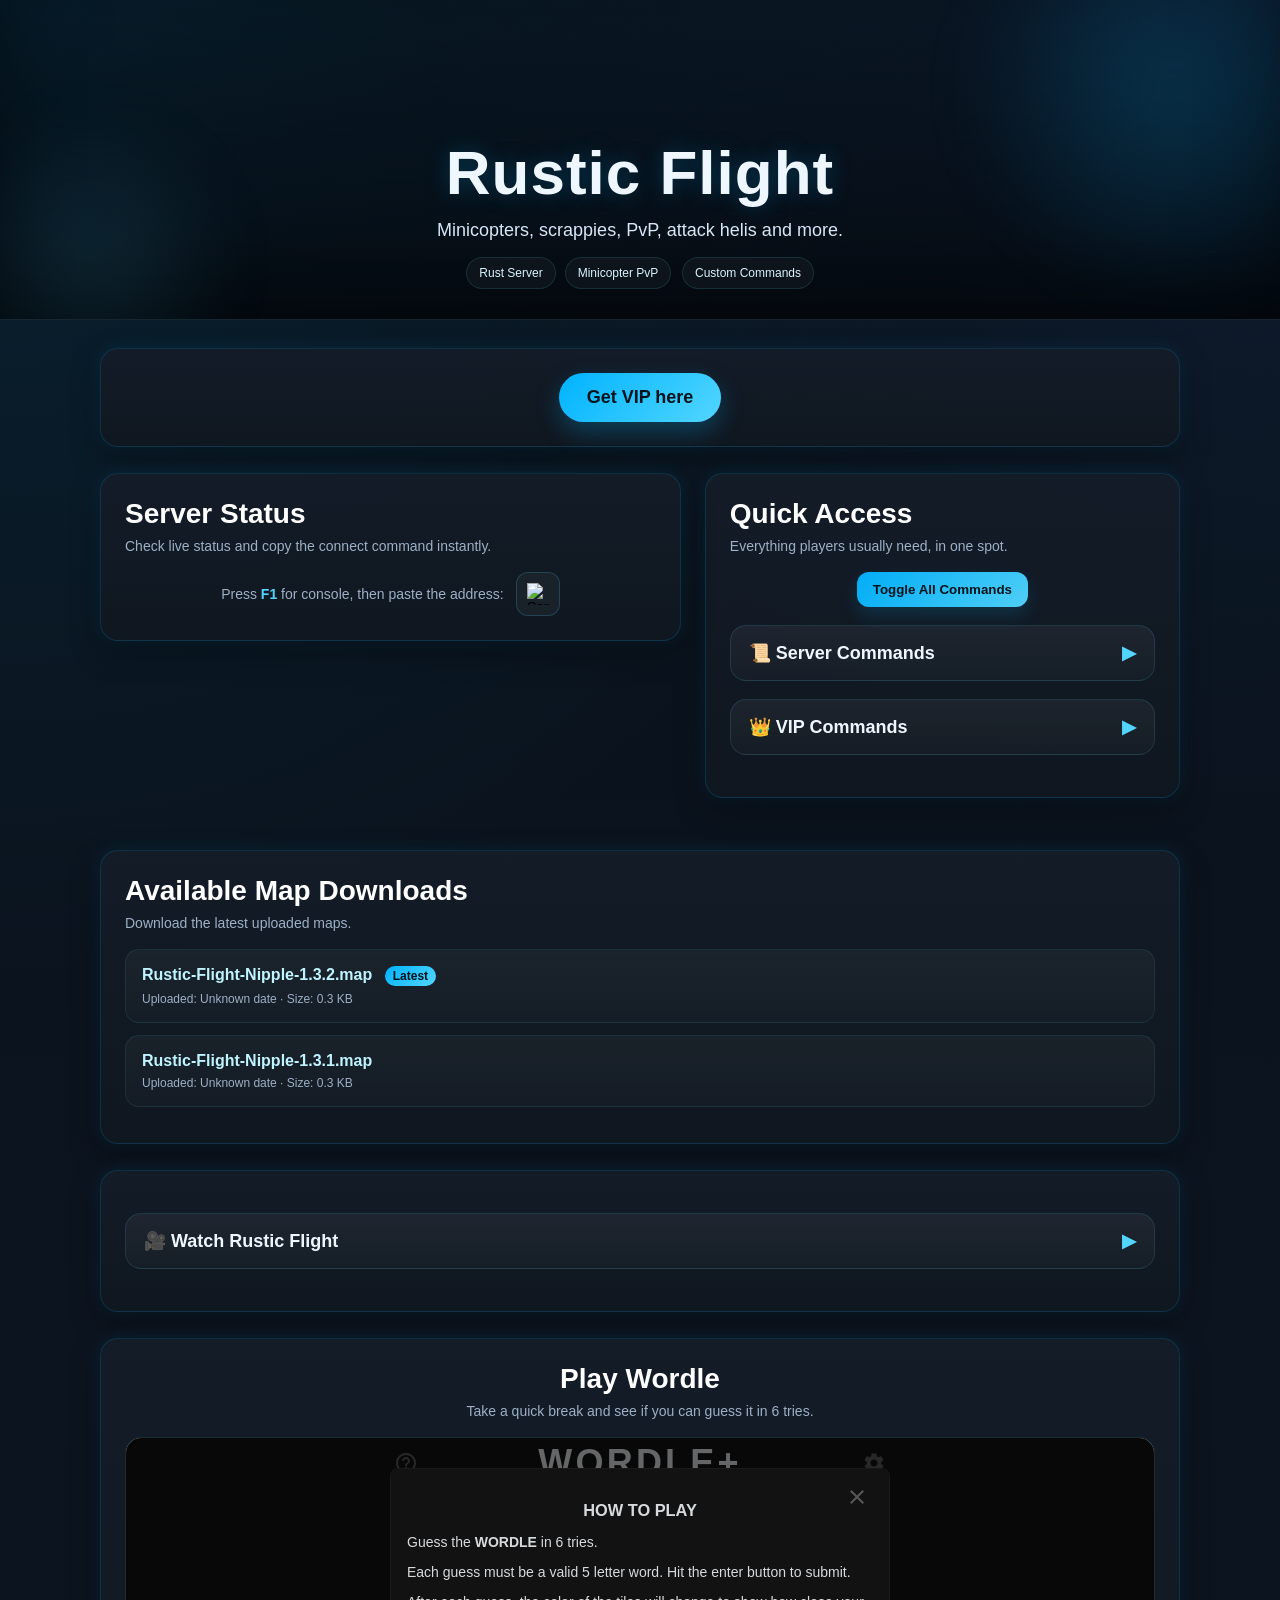
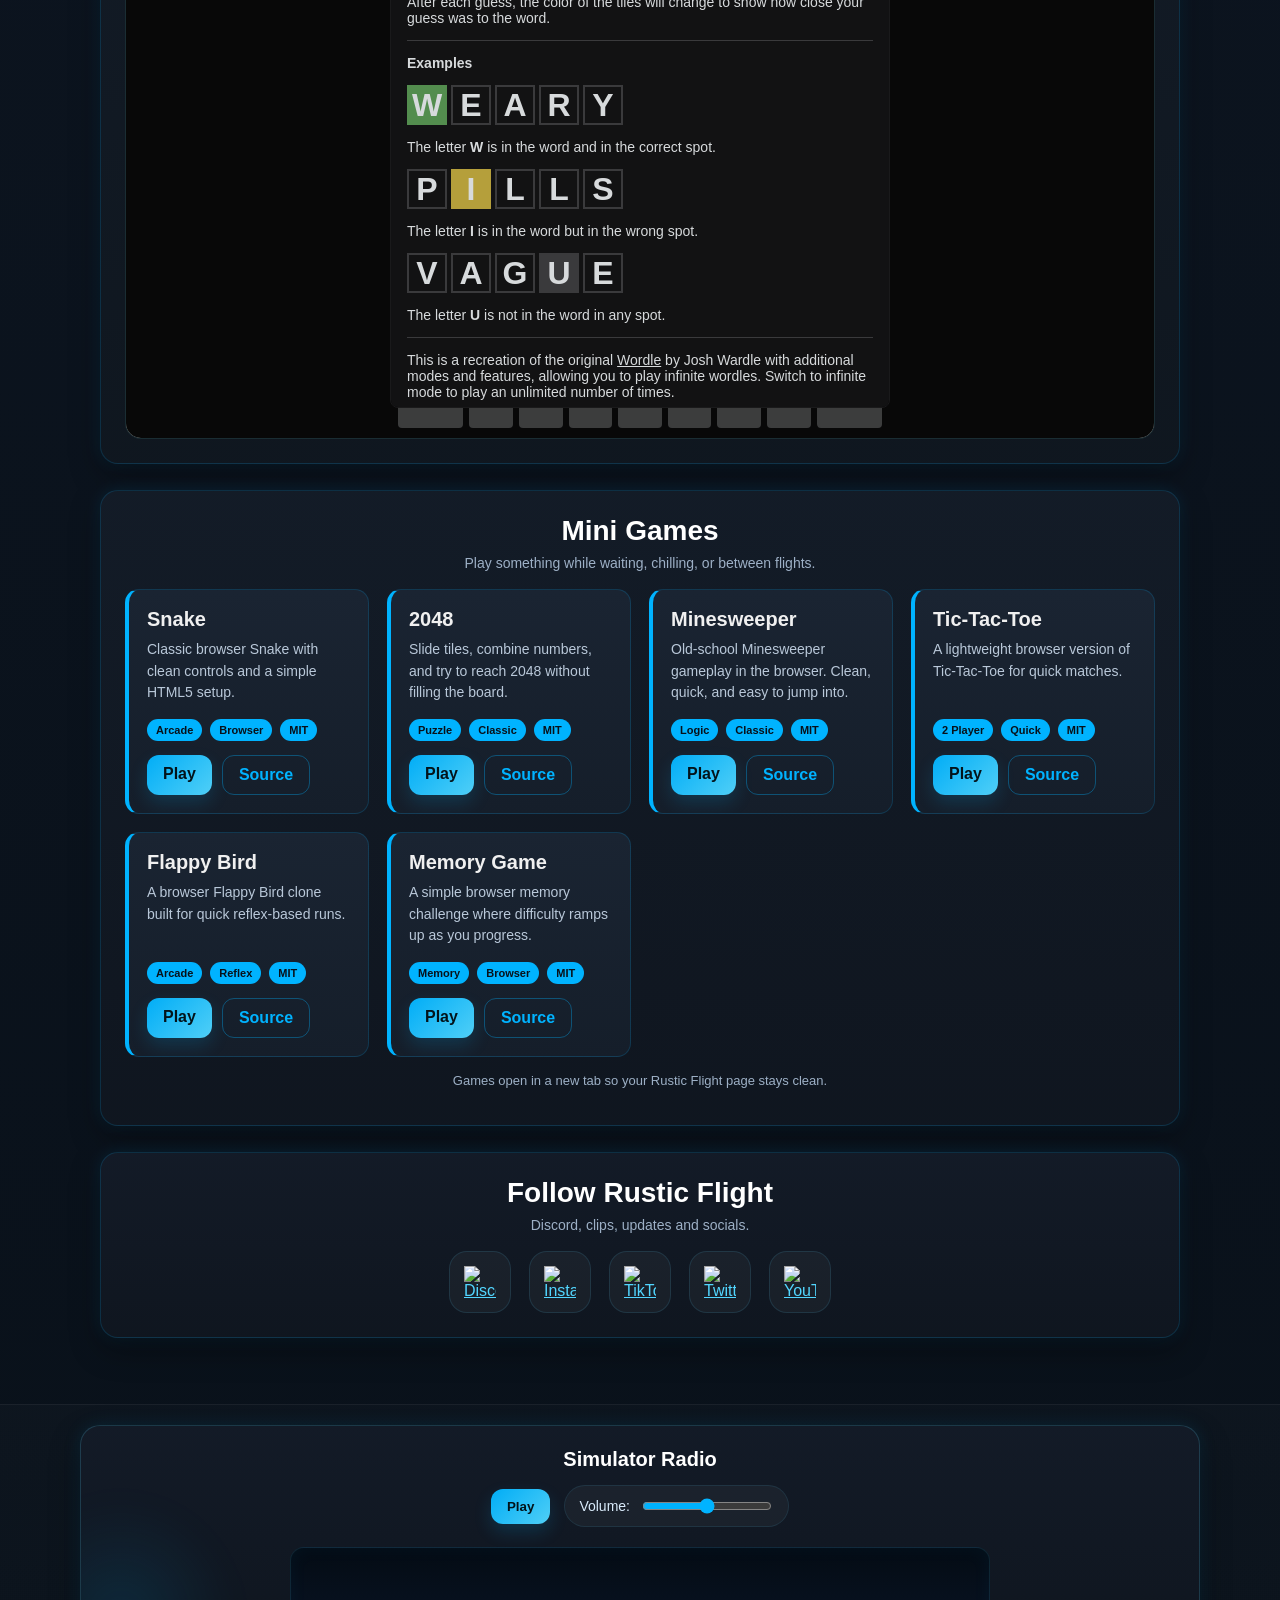
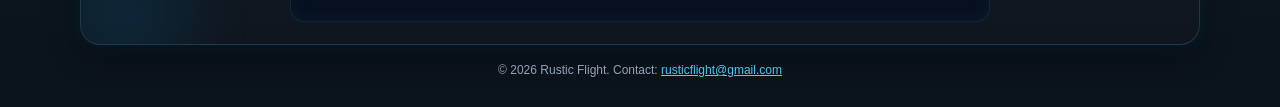
==== commit d9883020: "Add Wordle game section to index.html Added a Wordle game section with an iframe for embedding the g" ====
--- a/index.html
+++ b/index.html
@@ -438,6 +438,21 @@
       justify-content: center;
       margin-top: 12px;
       min-height: 400px;
+    }
+
+    .wordle-frame {
+      overflow: hidden;
+      border-radius: 16px;
+      border: 1px solid rgba(82, 214, 255, 0.14);
+      background: #111;
+      box-shadow: inset 0 0 0 1px rgba(255,255,255,0.02);
+    }
+
+    .wordle-frame iframe {
+      display: block;
+      width: 100%;
+      border: none;
+      background: #fff;
     }
 
     .games-grid {
@@ -849,6 +864,15 @@
     </div>
 
     <div class="section-card">
+      <h2 class="section-title" style="text-align:center;">Play Wordle</h2>
+      <p class="section-subtitle" style="text-align:center;">Take a quick break and see if you can guess it in 6 tries.</p>
+
+      <div class="wordle-frame">
+        <iframe src="wordle/index.html" width="100%" height="600" title="Wordle Game"></iframe>
+      </div>
+    </div>
+
+    <div class="section-card">
       <h2 class="section-title" style="text-align:center;">Mini Games</h2>
       <p class="section-subtitle" style="text-align:center;">Play something while waiting, chilling, or between flights.</p>
 
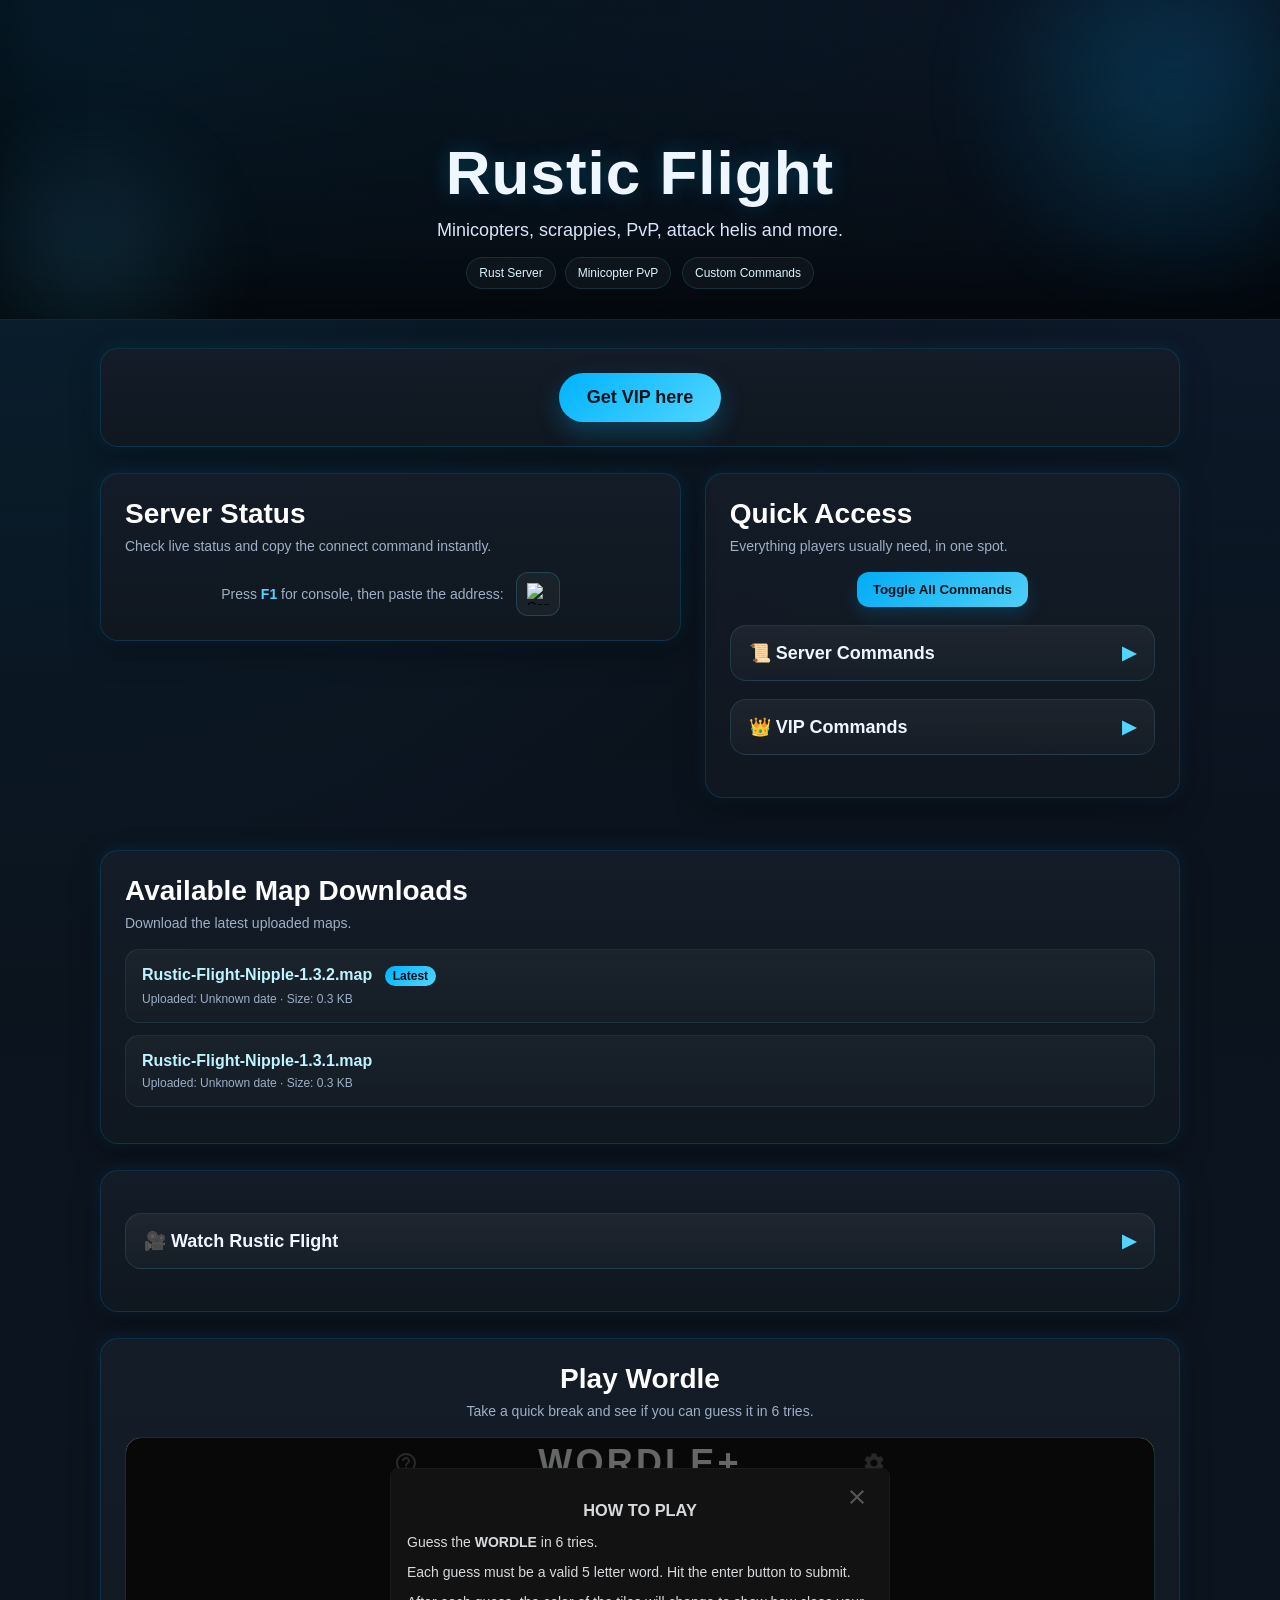
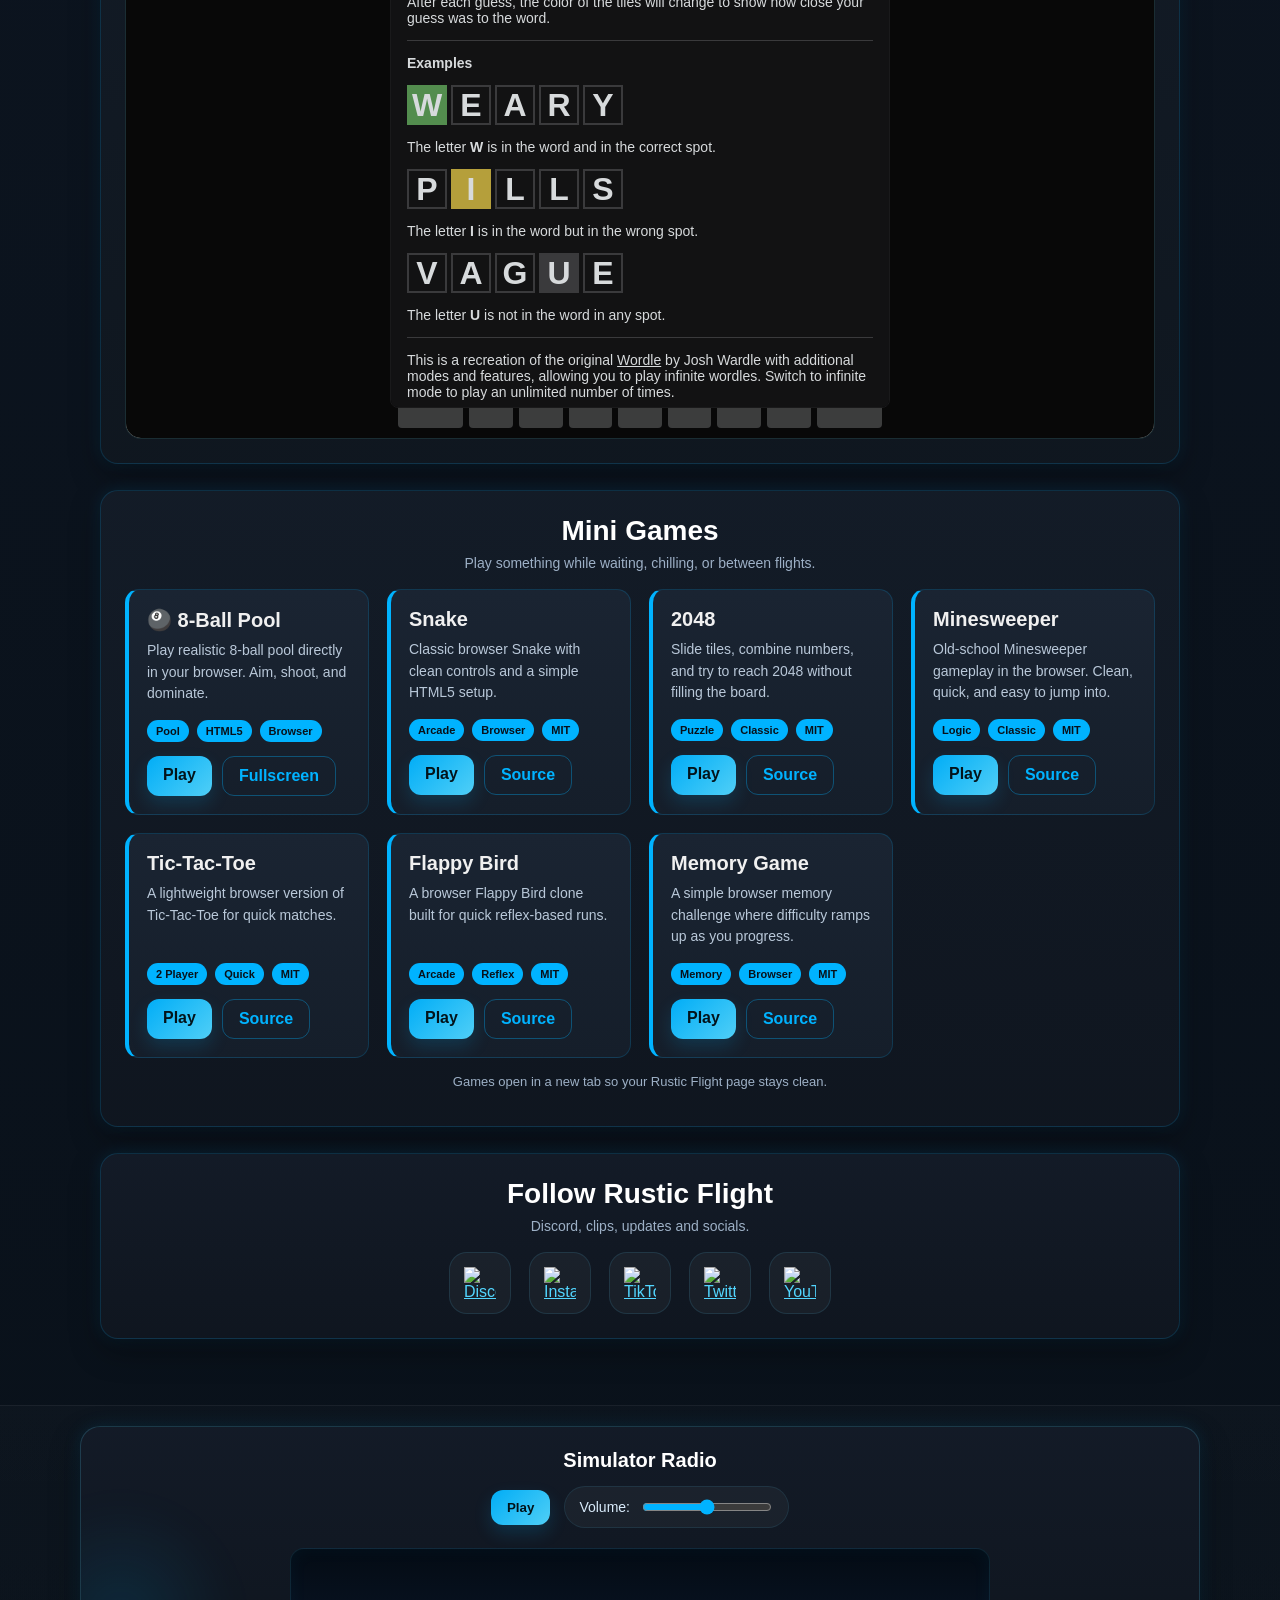
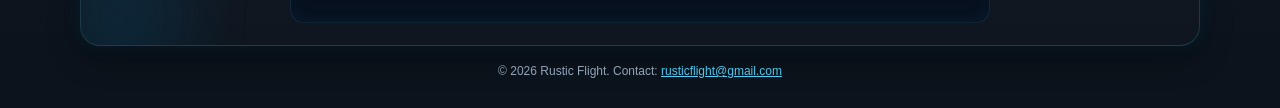
==== commit 8448e81c: "Add 8-Ball Pool game card to index.html" ====
--- a/index.html
+++ b/index.html
@@ -878,6 +878,20 @@
 
       <div class="games-grid">
         <div class="game-card">
+          <h3>🎱 8-Ball Pool</h3>
+          <p>Play realistic 8-ball pool directly in your browser. Aim, shoot, and dominate.</p>
+          <div class="game-tags">
+            <span>Pool</span>
+            <span>HTML5</span>
+            <span>Browser</span>
+          </div>
+          <div class="game-buttons">
+            <a href="/pool/index.html">Play</a>
+            <a class="secondary" href="/pool/index.html" target="_blank" rel="noopener noreferrer">Fullscreen</a>
+          </div>
+        </div>
+
+        <div class="game-card">
           <h3>Snake</h3>
           <p>Classic browser Snake with clean controls and a simple HTML5 setup.</p>
           <div class="game-tags">
